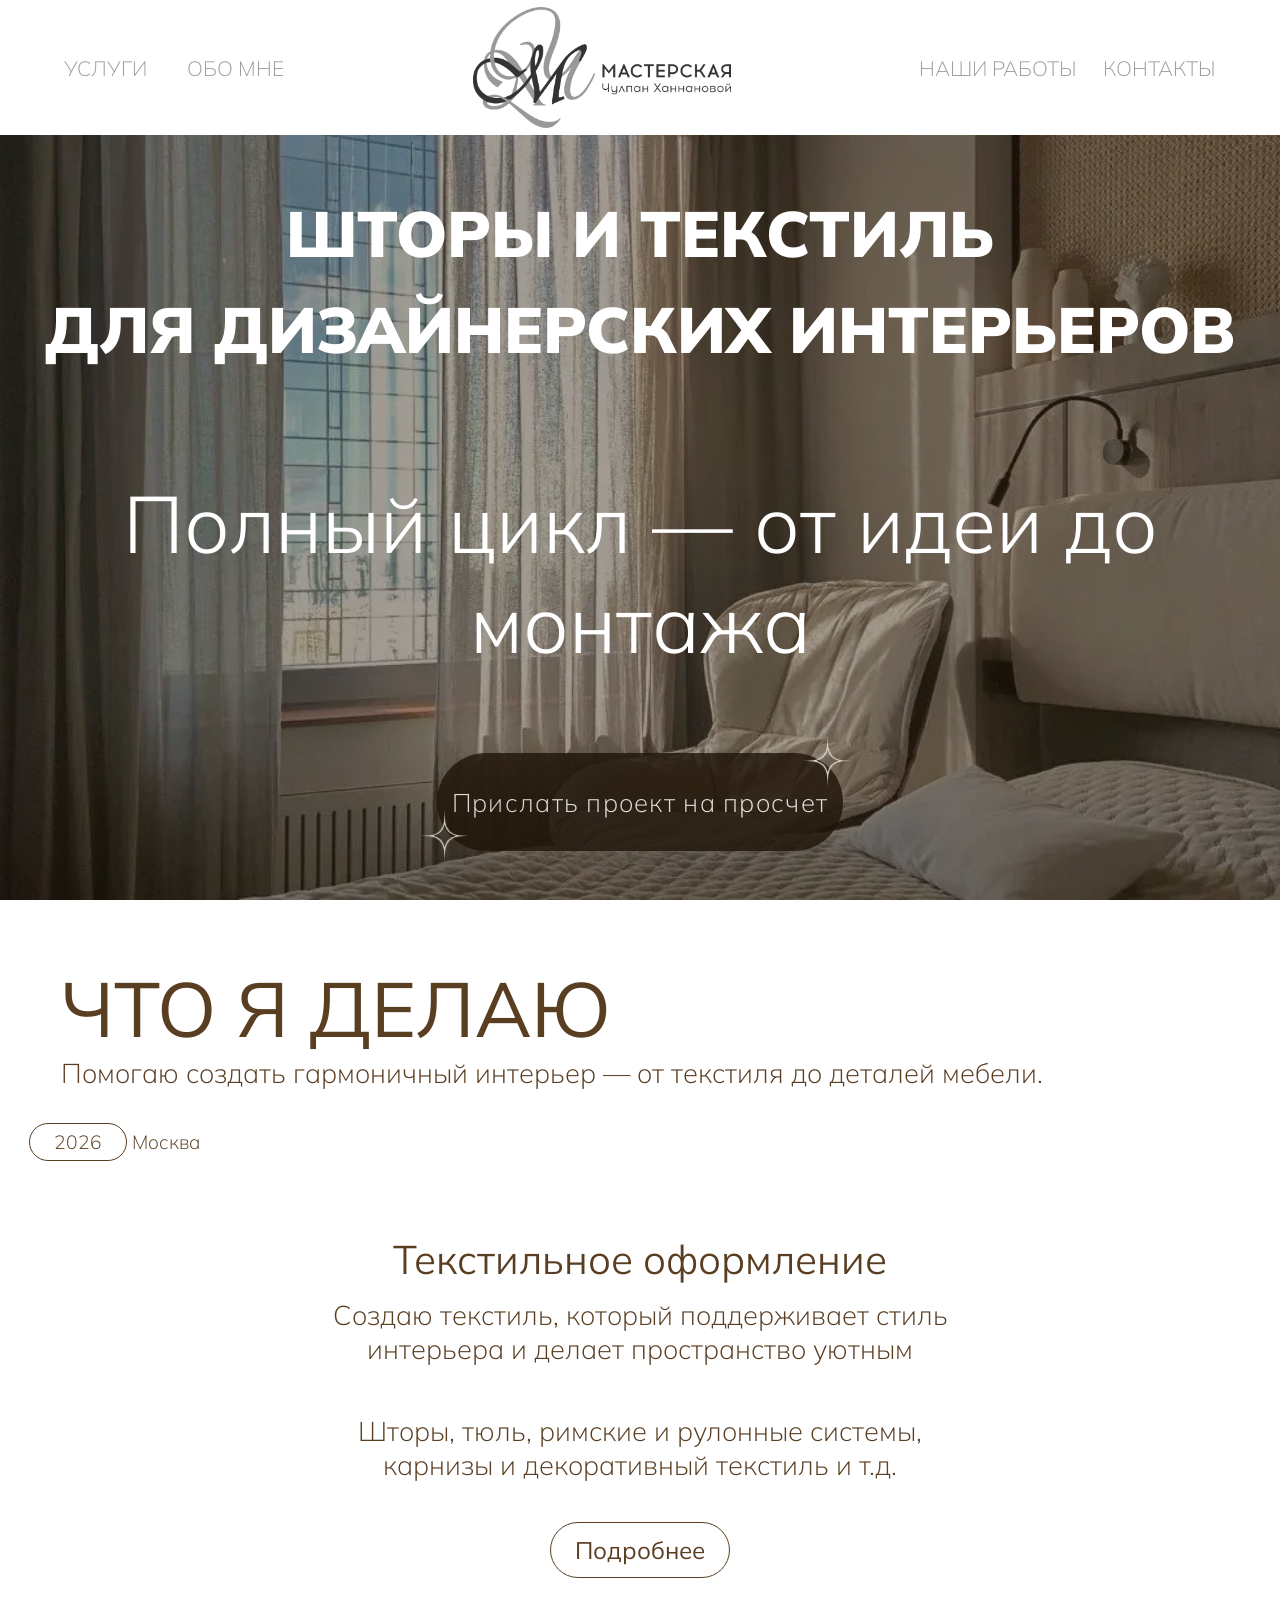
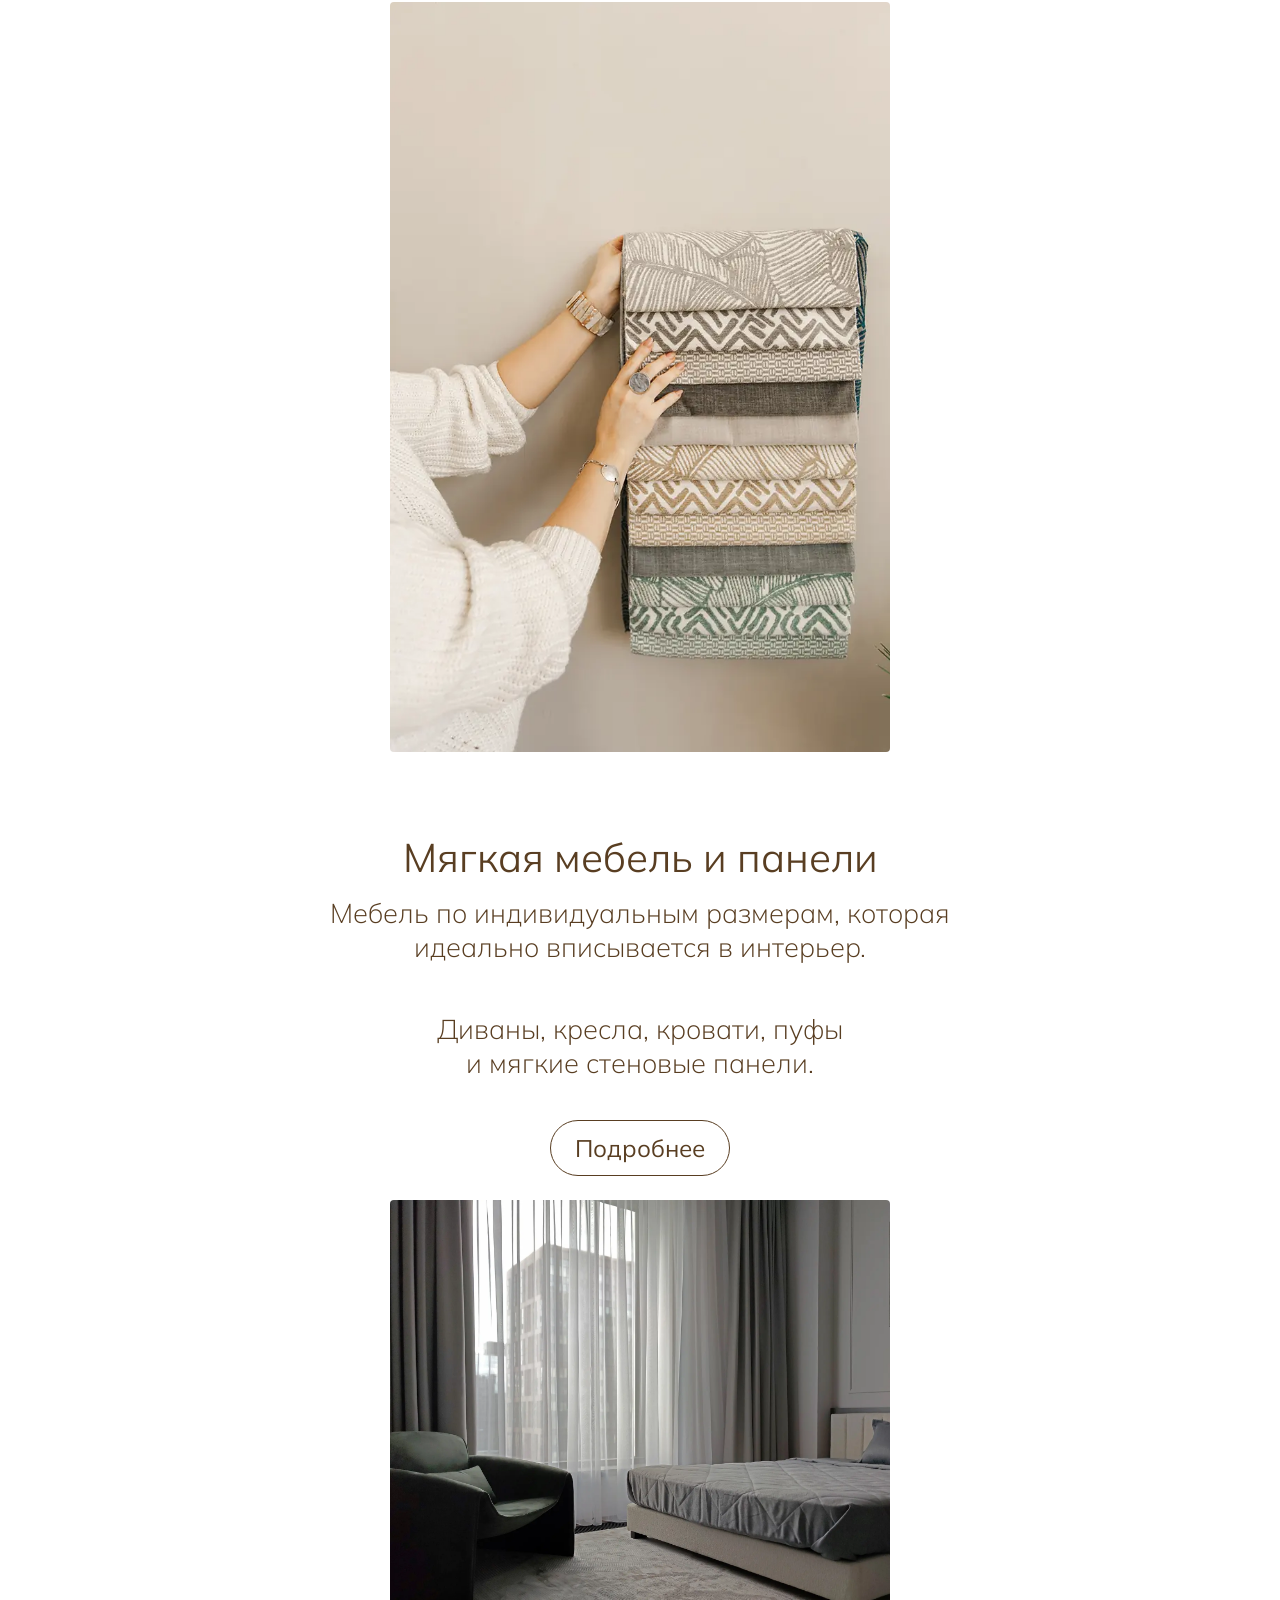
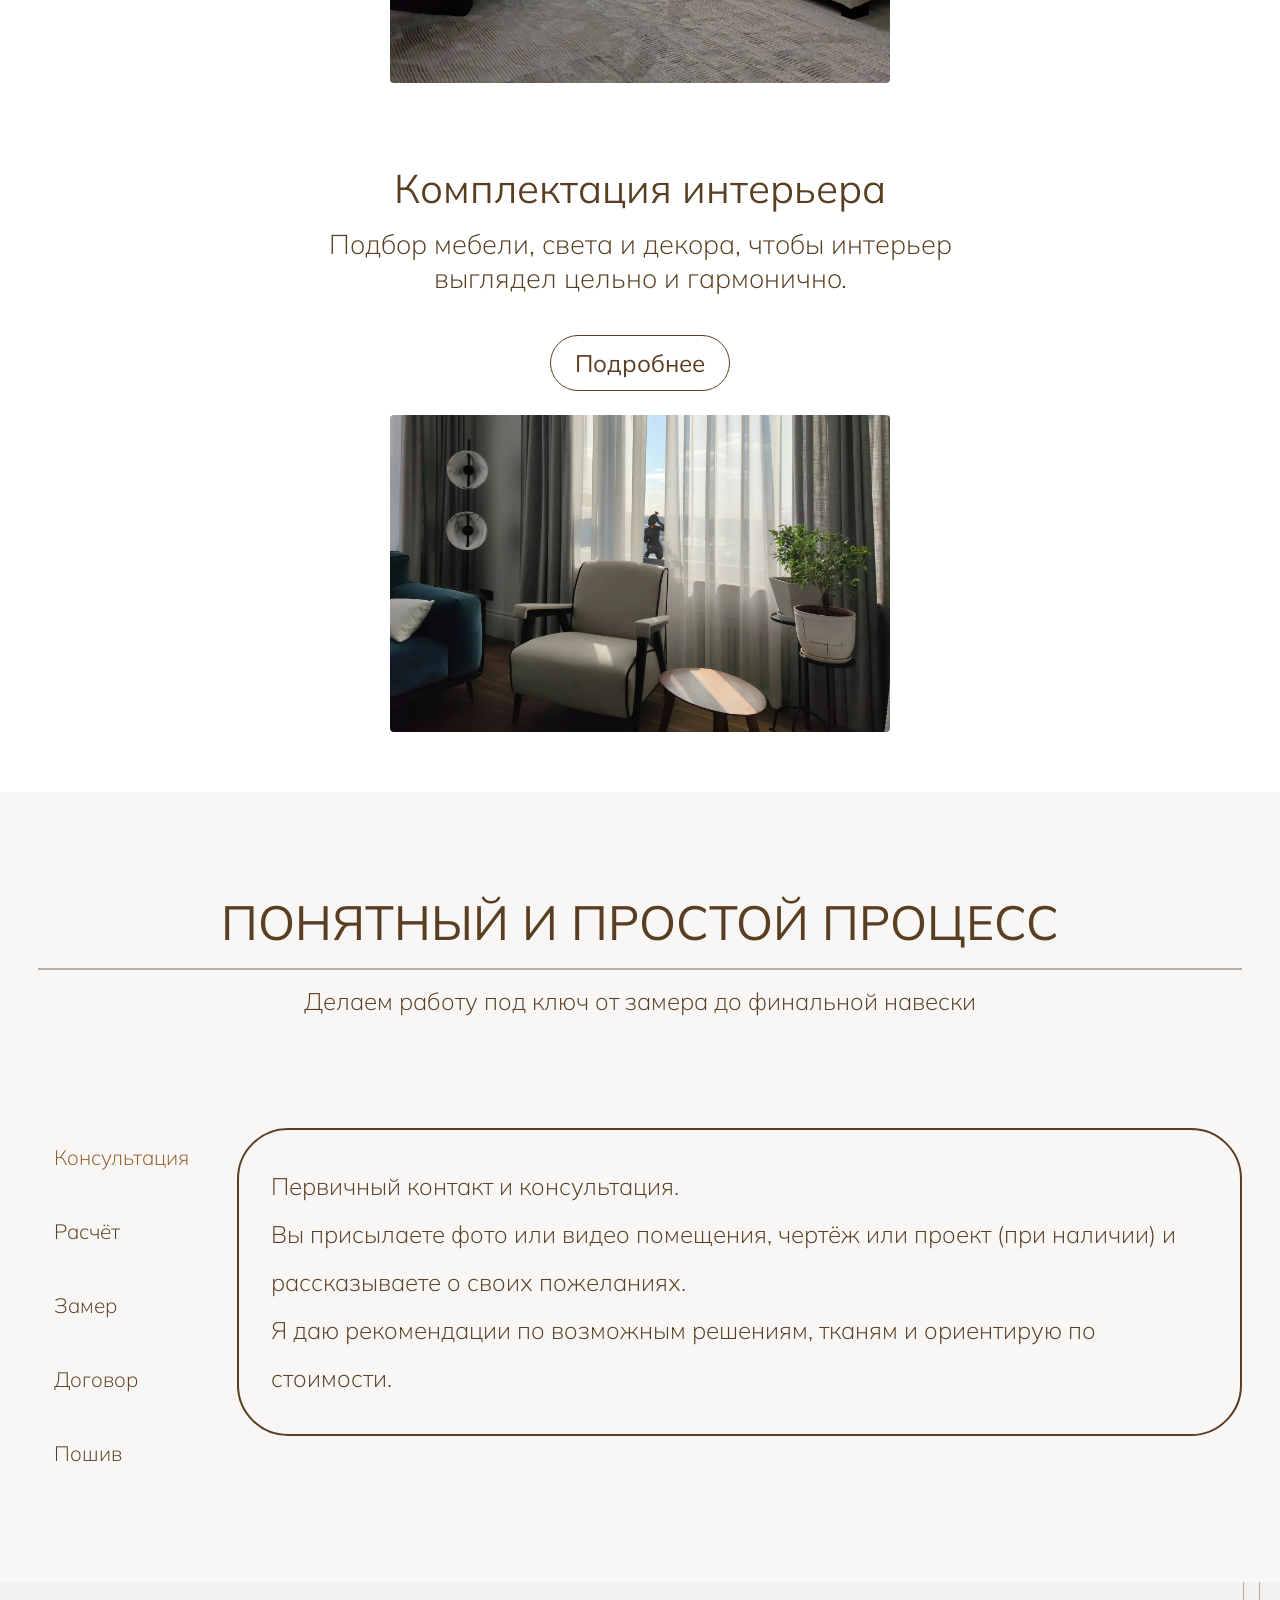
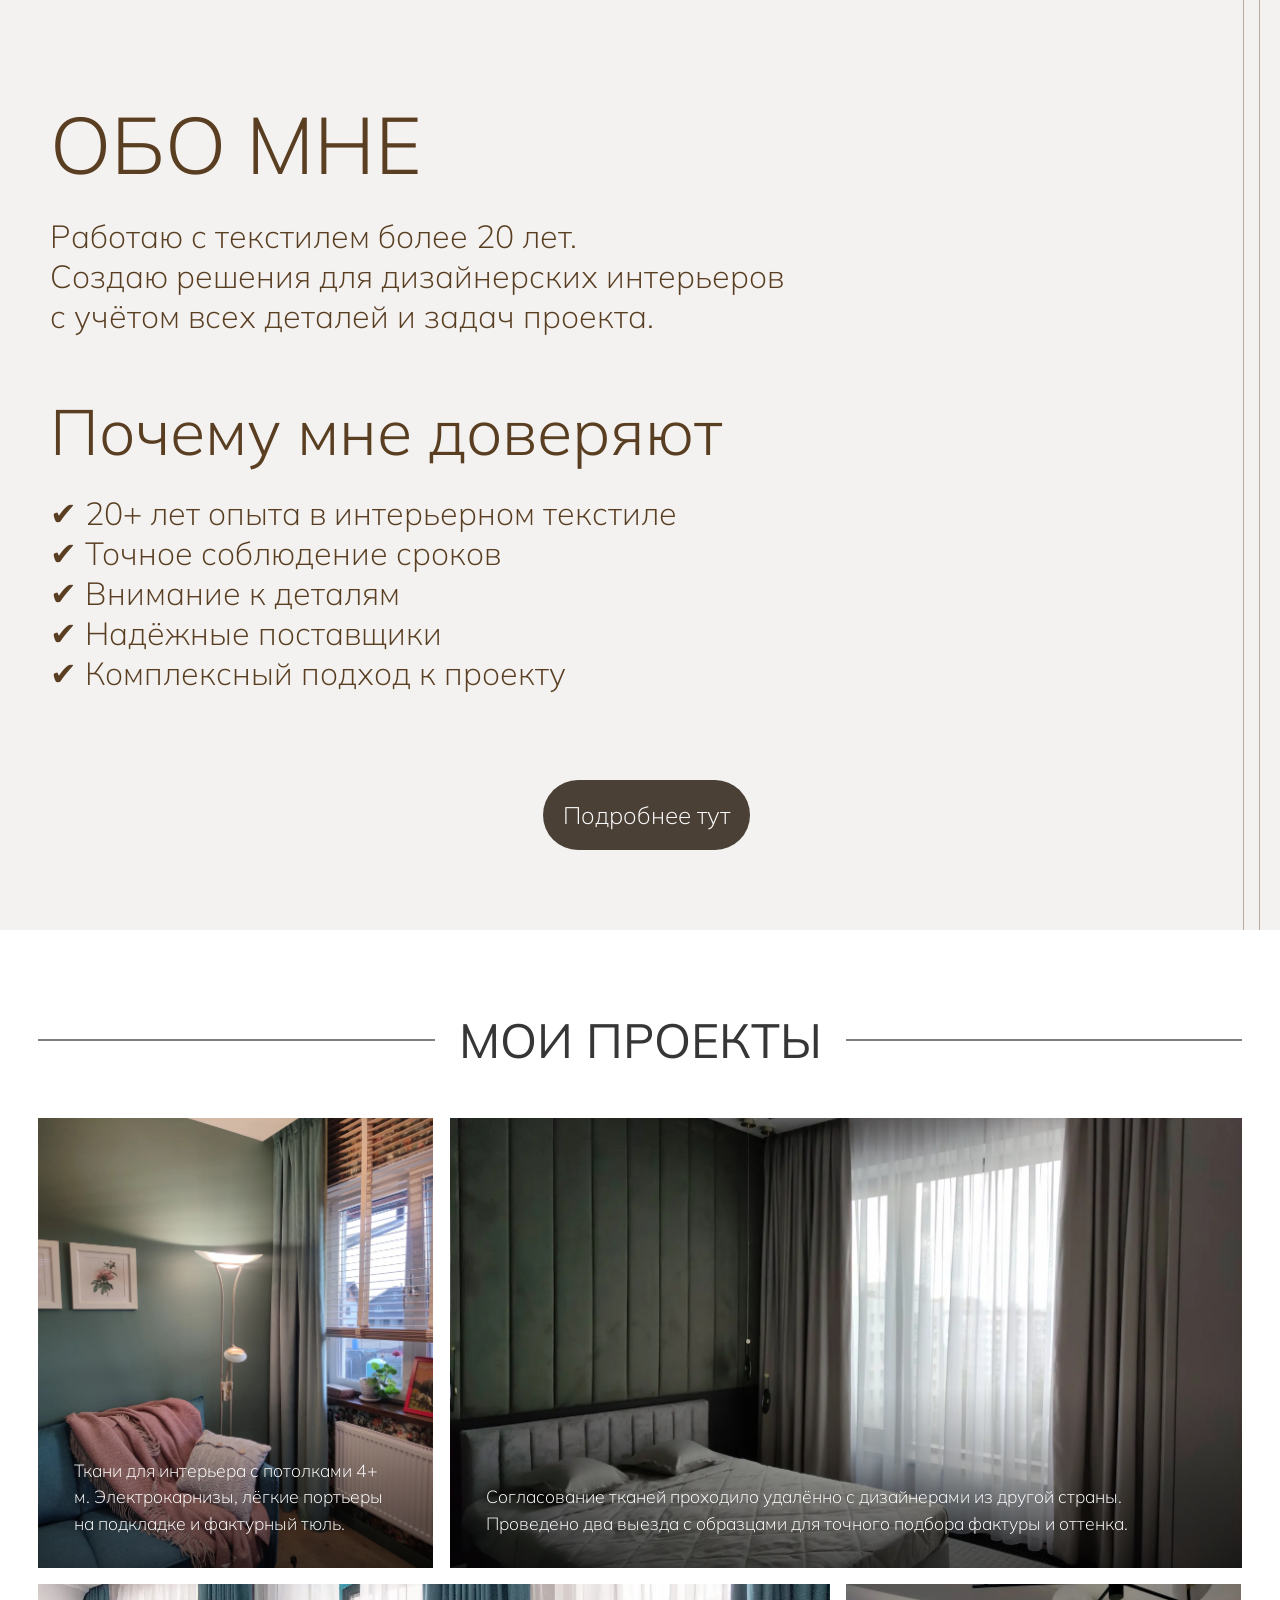
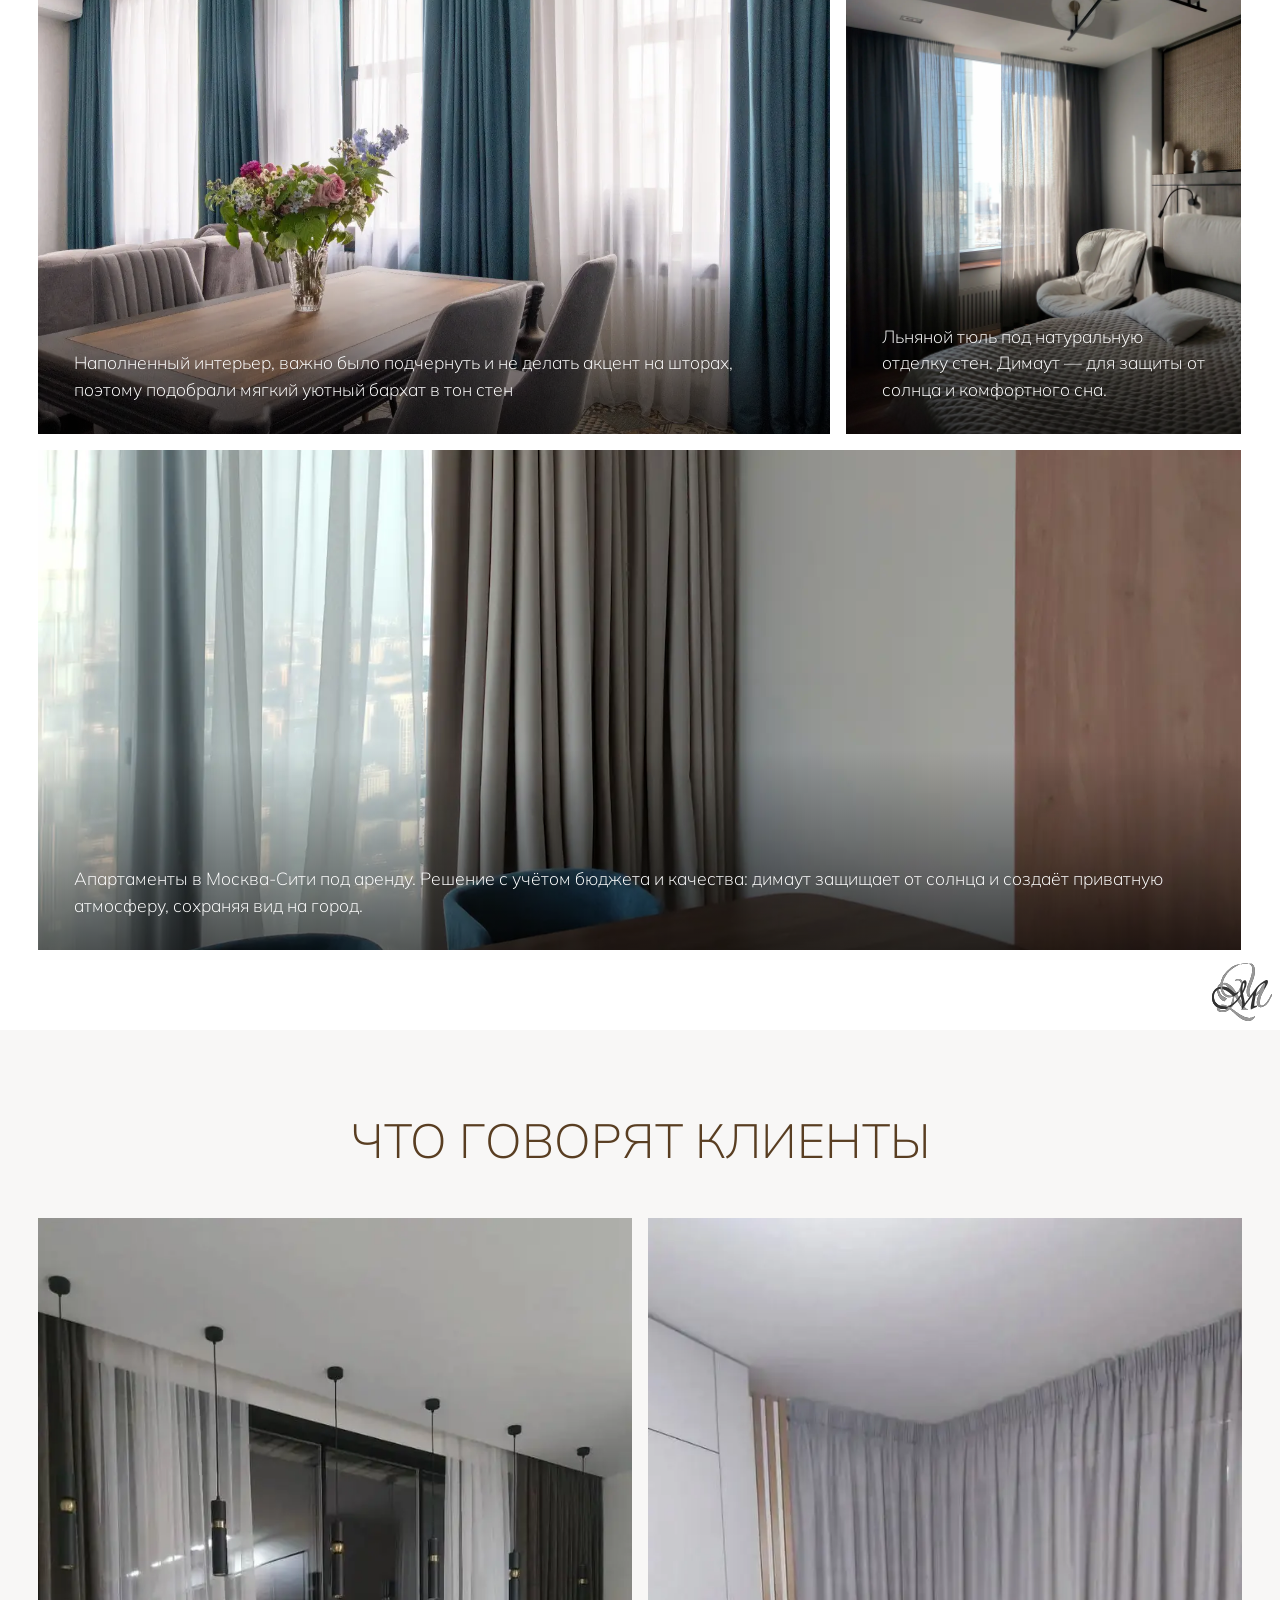
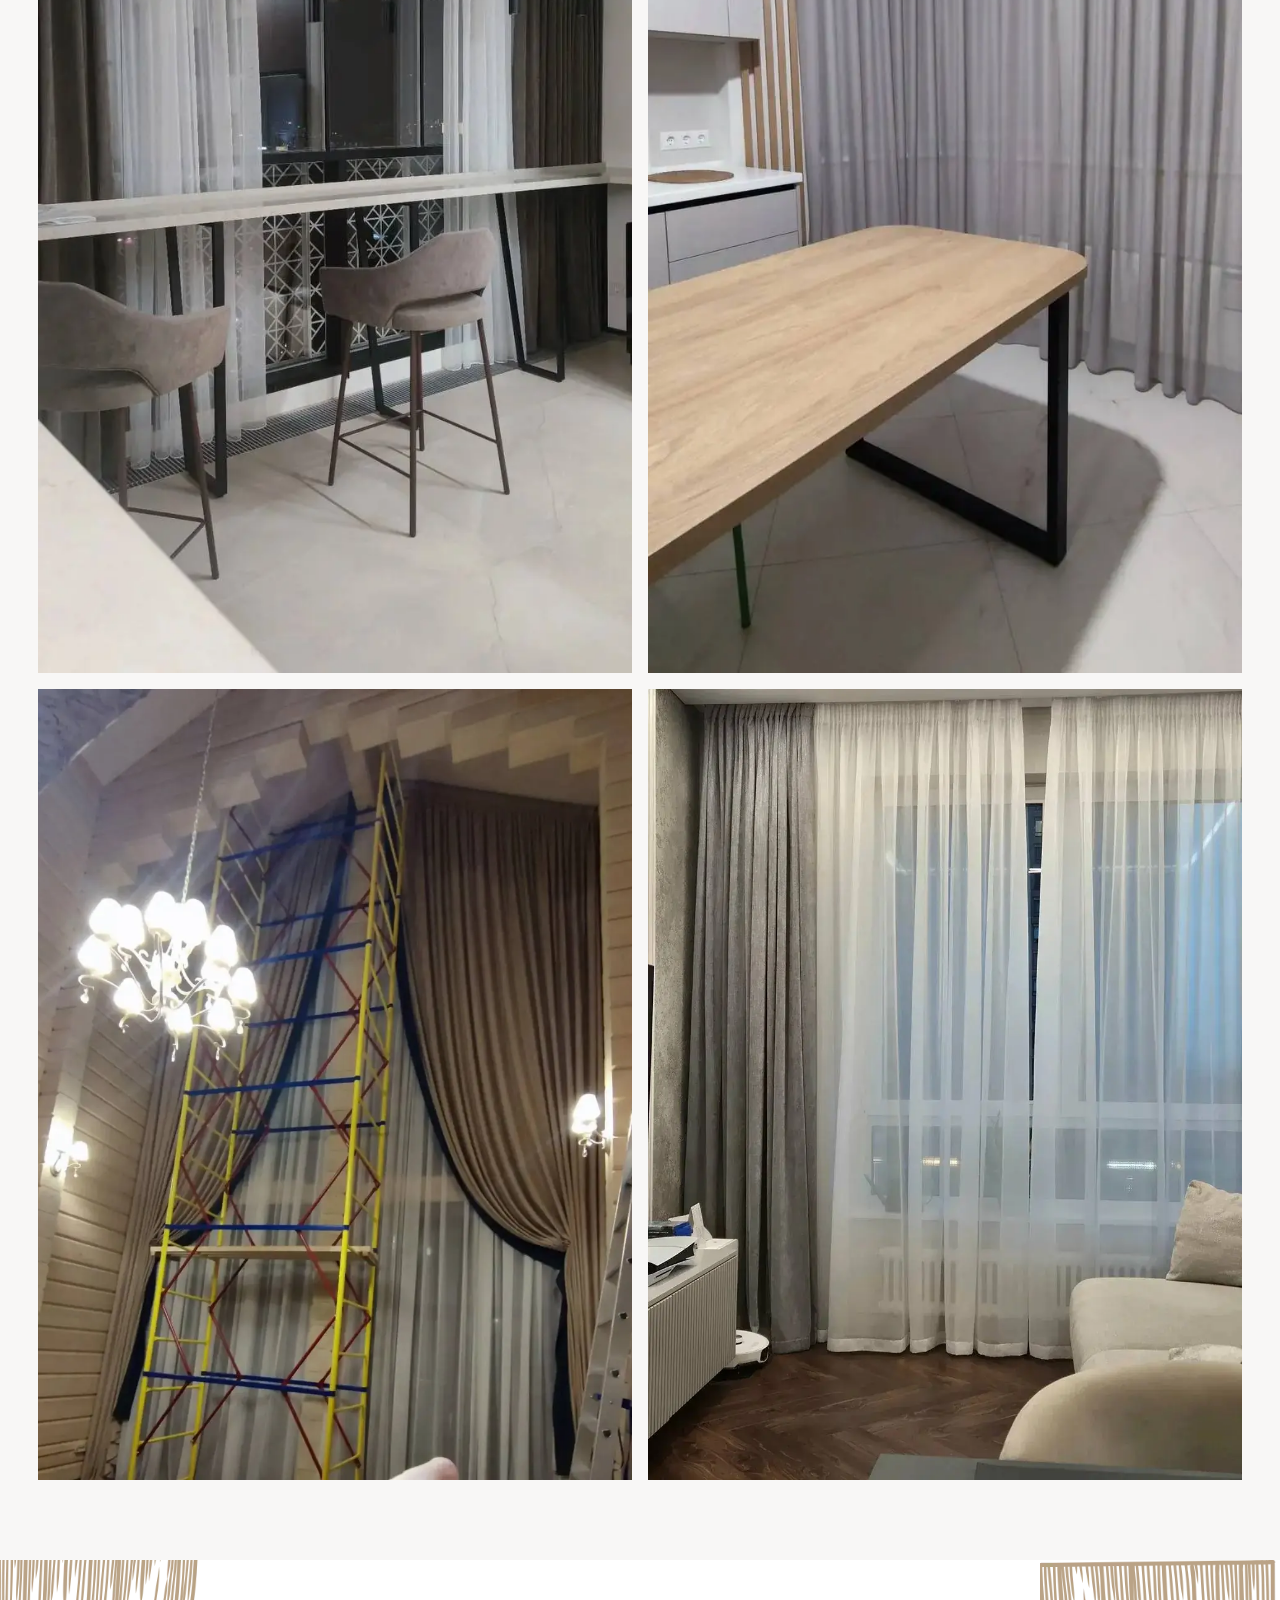
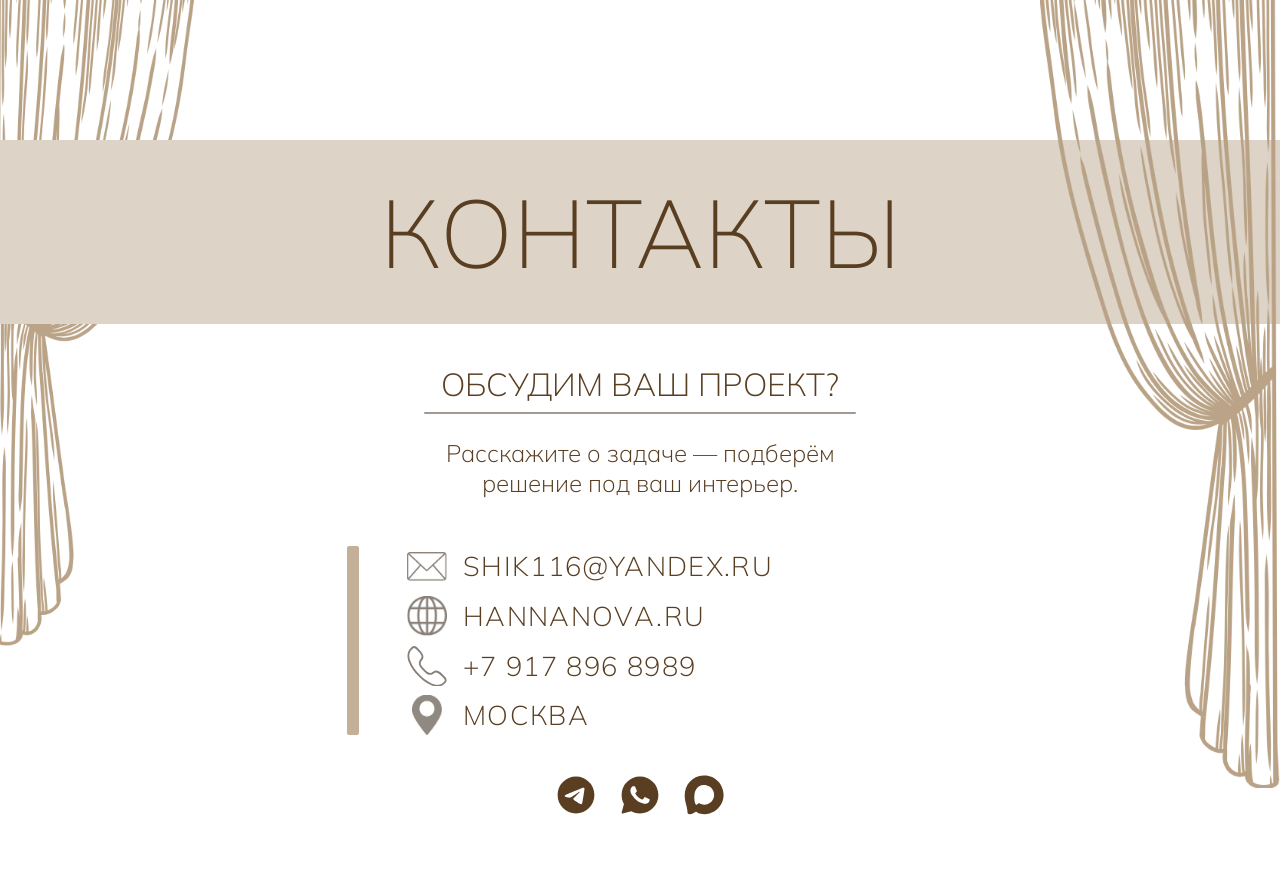
==== index.html @ 76742fd0 "feat: added mobile ver. of process" ====
<!-- 1. Позиционирование — position, top/right/bottom/left, z-index
2. Display & Flex/Grid — display, flex-direction, align-items, justify-content, flex, gap, grid-*
3. Box model (размер и отступы) — width, height, max-width/height, padding, margin
4. Фон и границы — background, border, border-radius, box-shadow
5. Типографика — font-family, font-size, font-weight, line-height, letter-spacing, text-align, color, white-space
6. Прочее/поведение — cursor, transition, opacity, object-fit, text-decoration  -->

<!DOCTYPE html>
<html lang="ru">

<head>
    <meta charset="UTF-8">
    <meta name="viewport" content="width=device-width, initial-scale=1.0">
    <meta name="robots" content="index, follow">
    <meta name="description" content="Шторы и текстиль премиум-класса для дизайнерских интерьеров в Москве. Полный цикл от идеи до монтажа. Чулпан Ханнанова">
    <meta name="author" content="Чулпан Ханнанова">

    <title>Шторы и текстиль для дизайнерских интерьеров | Мастерская Чулпан Ханнановой</title>
    
    <!-- Open Graph -->
    <meta property="og:title" content="Шторы и текстиль для дизайнерских интерьеров">
    <meta property="og:description" content="Полный цикл — от идеи до монтажа. Москва.">
    <meta property="og:type" content="website">

    <meta property="og:image" content="https://thebucagod.github.io/Business-card-website/assets/imgs/hero-bg.webp">
    
    <!-- DEKSTOP STYLES -->
    <link rel="stylesheet" href="css/index/reset.css">
    <link rel="stylesheet" href="css/index/header.css">
    <link rel="stylesheet" href="css/index/hero.css">
    <link rel="stylesheet" href="css/index/what-i-do.css">
    <link rel="stylesheet" href="css/index/process.css">
    <link rel="stylesheet" href="css/index/about.css">
    <link rel="stylesheet" href="css/index/projects.css">
    <link rel="stylesheet" href="css/index/reviews.css">
    <link rel="stylesheet" href="css/index/footer.css">
    <link rel="stylesheet" href="css/index/responsive.css">

    <!-- MOBILE STYLES -->
    <link rel="stylesheet" href="css/index/mobile/m_header.css">
    <link rel="stylesheet" href="css/index/mobile/m_hero.css">
    <link rel="stylesheet" href="css/index/mobile/m_what-i-do.css">
    <link rel="stylesheet" href="css/index/mobile/m_process.css">
    <link rel="stylesheet" href="css/index/mobile/m_about.css">
    <link rel="stylesheet" href="css/index/mobile/m_projects.css">
    <link rel="stylesheet" href="css/index/mobile/m_reviews.css">
    <link rel="stylesheet" href="css/index/mobile/m_footer.css">

    <link rel="preload" as="image" href="assets/imgs/hero-bg.webp">
    <link rel="icon" href="assets/imgs/favicon.ico">
    <link rel="preconnect" href="https://fonts.googleapis.com">
    <link rel="preconnect" href="https://fonts.gstatic.com" crossorigin>
    <link rel="canonical" href="https://thebucagod.github.io/Business-card-website/">

    <script type="application/ld+json">
        {
        "@context": "https://schema.org",
        "@type": "LocalBusiness",
        "name": "Мастерская Чулпан Ханнановой",
        "description": "Шторы и текстиль премиум-класса для дизайнерских интерьеров",
        "address": {
            "@type": "PostalAddress",
            "addressLocality": "Москва",
            "addressCountry": "RU"
        },
        "telephone": "+7 917 896 8989",
        "email": "SHIK116@yandex.ru",
        "url": "https://thebucagod.github.io/Business-card-website/",
        "image": "https://thebucagod.github.io/Business-card-website/assets/imgs/hero-bg.jpg"
        }
    </script>
</head>

<body>
    <header class="header">
        <!-- Услуги, Наши работы, Логотип, Обо мне, Контакты -->
        <nav class = "header__nav">
            <a href = "#what-i-do" class = "header__nav-link">УСЛУГИ</a>
            <a href = "#about" class = "header__nav-link">ОБО МНЕ</a>
            <img src="assets/imgs/logo.png" alt = "Мастерская Чулпан Ханнановой" class = "header__nav-logo">
            <a href = "#projects" class = "header__nav-link">НАШИ РАБОТЫ</a>
            <a href = "#contacts" class = "header__nav-link">КОНТАКТЫ</a>            
        </nav>

        <!-- MOBILE NAVIGATION -->
        <!-- Бургер-кнопка -->
        <img src="assets/imgs/logo.png" alt = "Мастерская Чулпан Ханнановой" class = "header__mobile-logo">

        <button class="header__burger" aria-label="Открыть меню" aria-expanded="false">
            <span class="header__burger-icon"></span>
            <span class="header__burger-icon"></span>
            <span class="header__burger-icon"></span>
        </button>

        <!-- Мобильное меню-оверлей -->
        <div class="header__mobile-overlay" aria-hidden="true">
            <div class="header__mobile-top">
                <img src="assets/imgs/logo.png" alt="Мастерская Чулпан Ханнановой" class="header__mobile-logo">
                <button class="header__close" aria-label="Закрыть меню">✕</button>
            </div>

            <nav class="header__mobile-nav">
                <a href="#what-i-do" class="header__mobile-link">Услуги</a>
                <a href="#projects"   class="header__mobile-link">Наши работы</a>
                <a href="#about"      class="header__mobile-link">Обо мне</a>
            </nav>

            <div class="header__mobile-contacts">
                <a href="tel:+79178968989" class="header__mobile-contact">
                    <img src="assets/imgs/icon-phone.png" alt="" class="header__mobile-contact-icon">
                    +7 (917) 896-89-89
                </a>
                <span class="header__mobile-contact-divider">|</span>
                <a href="mailto:SHIK116@yandex.ru" class="header__mobile-contact">
                    <img src="assets/imgs/icon-email.png" alt="" class="header__mobile-contact-icon">
                    shik116@yandex.ru
                </a>
            </div>
        </div>
    </header>

    <main>
        <!-- HERO -->
        <section class="hero" id="home">
            <div class="hero__content">
                <h1 class = "hero__title">ШТОРЫ И ТЕКСТИЛЬ<br>ДЛЯ ДИЗАЙНЕРСКИХ ИНТЕРЬЕРОВ</h1>
                <p class = "hero__subtitle">Полный цикл — от идеи до монтажа</p>
                <a href="mailto:shik116@yandex.ru?subject=%D0%9F%D1%80%D0%BE%D0%B5%D0%BA%D1%82%20%D0%B4%D0%BB%D1%8F%20%D1%80%D0%B0%D1%81%D1%87%D0%B5%D1%82%D0%B0%20%D1%81%D1%82%D0%BE%D0%B8%D0%BC%D0%BE%D1%81%D1%82%D0%B8"
                target="_blank" rel="noopener noreferrer" class="hero__btn">
                    Прислать проект на просчет
                </a>
        </section>

        <!-- What I do -->
        <section class="what-i-do" id="what-i-do">
            <h2 class="what-i-do__title">ЧТО Я ДЕЛАЮ</h2>
            <p class="what-i-do__subtitle">Помогаю создать гармоничный интерьер — от текстиля до деталей мебели.</p>
            <div class="what-i-do__meta">
                <span class="what-i-do__year">2026</span>
                <span class="what-i-do__city">Москва</span>
            </div>

           <div class="service-row service-row-1">
                <div class="service-row__text service-row__text-desktop">
                    <h3 class="service-row__title">Текстильное оформление</h3>
                    <p class="service-row__desc">Создаю текстиль, который поддерживает стиль<br>интерьера и делает пространство уютным</p>
                    <p class="service-row__list">Шторы, тюль, римские и рулонные системы,<br>карнизы и декоративный текстиль и т.д.</p>
                    <a href="wid_interior-design.html" class="service-row__btn">
                        <img src="assets/imgs/arrow.svg" alt="" class="service-row__btn-icon" aria-hidden="true">
                        <span class="service-row__btn-text">Подробнее</span>
                    </a>
                </div>
                <a href="wid_interior-design.html" class="service-row__image-link service-row__image-link--1">
                    <img src="assets/imgs/service1.webp" alt="Текстильное оформление" class="service-row__image">
                    <div class="service-row__overlay">
                        <span class="service-row__overlay-text">Подробнее</span>
                        <span class="service-row__overlay-line"></span>
                    </div>
                </a>
            </div>

            <div class="service-row service-row-2">
                <div class="service-row__text service-row__text-desktop">
                    <h3 class="service-row__title">Мягкая мебель и панели</h3>
                    <p class="service-row__desc">Мебель по индивидуальным размерам, которая<br>идеально вписывается в интерьер.</p>
                    <p class="service-row__list">Диваны, кресла, кровати, пуфы<br>и мягкие стеновые панели.</p>
                    <a href="tex_interior-design.html" class="service-row__btn">
                        <img src="assets/imgs/arrow.svg" alt="" class="service-row__btn-icon" aria-hidden="true">
                        <span class="service-row__btn-text">Подробнее</span>
                    </a>
                </div>
                <a href="tex_interior-design.html" class="service-row__image-link service-row__image-link--2">
                    <img src="assets/imgs/service2.webp" alt="Мягкая мебель и панели" class="service-row__image">
                    <div class="service-row__overlay">
                        <span class="service-row__overlay-text">Подробнее</span>
                        <span class="service-row__overlay-line"></span>
                    </div>
                </a>
            </div>

            <div class="service-row service-row-3">
                <div class="service-row__text service-row__text-desktop">
                    <h3 class="service-row__title">Комплектация интерьера</h3>
                    <p class="service-row__desc">Подбор мебели, света и декора, чтобы интерьер<br>выглядел цельно и гармонично.</p>
                    <a href="tur-interior-config.html" class="service-row__btn">
                        <img src="assets/imgs/arrow.svg" alt="" class="service-row__btn-icon" aria-hidden="true">
                        <span class="service-row__btn-text">Подробнее</span>
                    </a>
                </div>
                <a href="tur-interior-config.html" class="service-row__image-link service-row__image-link--3">
                    <img src="assets/imgs/service3.webp" alt="Комплектация интерьера" class="service-row__image">
                    <div class="service-row__overlay">
                        <span class="service-row__overlay-text">Подробнее</span>
                        <span class="service-row__overlay-line"></span>
                    </div>
                </a>
            </div>

            <div class="divider divider--horizontal divider1" style="top: 205px; left: 0; width: 90%;"></div>
            <div class="divider divider--horizontal divider2" style="top: 840px; left: 37.5%; width: 50%;"></div>
            <div class="divider divider--vertical divider3" style="top: 796px; left: 37.5%; height: 500px;"></div>
            <div class="divider divider--horizontal divider4" style="top: 1350px; left: 0%; width: 80%;"></div>
            <div class="divider divider--vertical divider5" style="top: 1350px; left: 59.5%; height: 395px;"></div>

        </section>

        <!-- PROCESS -->
        <section class="process">
            <h2 class="process__title">ПОНЯТНЫЙ И ПРОСТОЙ ПРОЦЕСС</h2>
            <div class="process_line"></div>
            <p class="process__subtitle">Делаем работу под ключ от замера до финальной навески</p>

            <div class="process__body">
                <ul class="process__steps">
                    <li class="process__step process__step--active" data-step="1" data-img="assets/imgs/process1.webp">
                        <span class="process__step-name">Консультация</span>
                        <span class="process__step-number">1</span>
                        <div class="process__step-desc">Первичный контакт и консультация.<br>
                            Вы присылаете фото или видео помещения, чертёж или проект (при наличии) и рассказываете о своих пожеланиях.<br>
                            Я даю рекомендации по возможным решениям, тканям и ориентирую по стоимости.</div>
                    </li>
                    <li class="process__step" data-step="2" data-img="assets/imgs/process2.webp">
                        <span class="process__step-name">Расчёт</span>
                        <span class="process__step-number">2</span>
                        <div class="process__step-desc">Предварительный расчёт.<br>
                            На основе примерных размеров и пожеланий я готовлю ориентировочный расчёт.<br>
                            Если всё подходит, мы договариваемся о выезде на объект.</div>
                    </li>
                    <li class="process__step" data-step="3" data-img="assets/imgs/process3.webp">
                        <span class="process__step-name">Замер</span>
                        <span class="process__step-number">3</span>
                        <div class="process__step-desc">Выезд на замер и подбор тканей.<br>
                            Я приезжаю на объект с образцами тканей, делаю точные замеры и помогаю подобрать оптимальное решение для интерьера.</div>
                    </li>
                    <li class="process__step" data-step="4" data-img="assets/imgs/process4.webp">
                        <span class="process__step-name">Договор</span>
                        <span class="process__step-number">4</span>
                        <div class="process__step-desc">Финальный расчёт и договор.<br>
                            После утверждения всех деталей готовится точная смета.<br>
                            Мы подписываем договор и запускаем проект в работу.</div>
                    </li>
                    <li class="process__step" data-step="5" data-img="assets/imgs/process5.webp">
                        <span class="process__step-name">Пошив</span>
                        <span class="process__step-number">5</span>
                        <div class="process__step-desc">Пошив и монтаж.<br>
                            Изготовление изделий, контроль качества, установка карнизов, навес штор и финальная укладка текстиля.</div>
                    </li>
                </ul>

                <div class="process__content">
                    <p class="process__content-desc">Первичный контакт и консультация.<br>
                        Вы присылаете фото или видео помещения, чертёж или проект (при наличии) и рассказываете о своих пожеланиях.<br>
                        Я даю рекомендации по возможным решениям, тканям и ориентирую по стоимости.</p>
                    <img src="assets/imgs/process1.webp" alt="Консультация" class="process__image">
                </div>
            </div>
        </section>

        <!-- ABOUT -->
        <section class="about" id="about">
            <img src="assets/imgs/about1.webp" alt="" class="about__deco about__deco--top">
            <img src="assets/imgs/about2.webp" alt="" class="about__deco about__deco--bottom">
            <div class="about__inner">
                <div class="about__photo-wrap">
                    <img src="assets/imgs/about-photo.webp" alt="Чулпан Ханнанова" class="about__photo">
                </div>
                <div class="about__text">
                    <h2 class="about__title">ОБО МНЕ</h2>
                    <p class="about__desc">Работаю с текстилем более 20 лет.<br>
                        Создаю решения для дизайнерских интерьеров<br>
                        с учётом всех деталей и задач проекта.
                    </p>
                    <h3 class="about__sec-title">
                        Почему мне доверяют
                    </h3>
                    <p class="about__list">
                        ✔ 20+ лет опыта в интерьерном текстиле<br>
                        ✔ Точное соблюдение сроков<br>
                        ✔ Внимание к деталям<br>
                        ✔ Надёжные поставщики<br>
                        ✔ Комплексный подход к проекту
                    </p>
                    <a href="my-way.html" class="about__btn">Подробнее тут</a>
                </div>
                <div class="about__line about__line-first"></div>
                <div class="about__line"></div>
            </div>
        </section>

        <!-- PROJECTS -->
        <section class="projects" id="projects">
            <div class="projects__title">
                <div class="projects__line"></div>
                <h2 class="projects__title--text">МОИ ПРОЕКТЫ</h2>
                <div class="projects__line"></div>
            </div>

            <div class="projects__grid">
               <div class="projects__left">
                    <!-- Карточка 1 -->
                    <a href="my-proj-page.html#proj-section-1" class="projects__card projects__card--1">
                        <p class="projects__card-text">Ткани для интерьера с потолками 4+ м.
                            Электрокарнизы, лёгкие портьеры на подкладке и фактурный тюль.</p>
                        <div class="projects__overlay">
                            <span class="projects__overlay-text">Подробнее тут →</span>
                        </div>    
                    </a>
                    
                    <!-- Карточка 2 -->
                    <a href="my-proj-page.html#proj-section-2" class="projects__card projects__card--2">
                        <p class="projects__card-text">Согласование тканей проходило удалённо с дизайнерами из другой страны.
                            Проведено два выезда с образцами для точного подбора фактуры и оттенка.</p>
                        <div class="projects__overlay">
                            <span class="projects__overlay-text">Подробнее тут →</span>
                        </div> 
                    </a>
                    
                    <!-- Карточка 3 -->
                    <a href="my-proj-page.html#proj-section-3" class="projects__card projects__card--3">
                        <p class="projects__card-text">Наполненный интерьер, важно было подчернуть и не делать акцент на шторах,
                            поэтому подобрали мягкий уютный бархат в тон стен</p>
                        <div class="projects__overlay">
                            <span class="projects__overlay-text">Подробнее тут →</span>
                        </div> 
                    </a>
                    
                    <!-- Карточка 4 -->
                    <a href="my-proj-page.html#proj-section-4" class="projects__card projects__card--4">
                        <p class="projects__card-text">Льняной тюль под натуральную отделку стен.
                            Димаут — для защиты от солнца и комфортного сна.</p>
                        <div class="projects__overlay">
                            <span class="projects__overlay-text">Подробнее тут →</span>
                        </div> 
                    </a>
                </div>

                <!-- Карточка 5 -->
                <a href="my-proj-page.html#proj-section-5" class="projects__card projects__card--5">
                    <p class="projects__card-text">Апартаменты в Москва-Сити под аренду.
                        Решение с учётом бюджета и качества: димаут защищает от солнца и создаёт приватную атмосферу,
                        сохраняя вид на город.</p>
                    <div class="projects__overlay">
                        <span class="projects__overlay-text">Подробнее тут →</span>
                    </div>
                </a>
            </div>
            <img src="assets/imgs/favicon.svg" alt="Логотип" class="projects__logo">
        </section>

        <!-- REVIEWS -->
        <section class="reviews" id="reviews">
            <h2 class="reviews__title">ЧТО ГОВОРЯТ КЛИЕНТЫ</h2>

            <div class="reviews__grid">

                <div class="reviews__card">
                    <img src="assets/imgs/client-1.webp" alt="Клиент 1" class="reviews__photo">
                    <div class="reviews__overlay">
                        <img src="assets/imgs/review-1.webp" alt="Отзыв 1" class="reviews__review-photo">
                    </div>
                </div>

                <div class="reviews__card">
                    <img src="assets/imgs/client-2.webp" alt="Клиент 2" class="reviews__photo">
                    <div class="reviews__overlay">
                        <img src="assets/imgs/review-2.webp" alt="Отзыв 2" class="reviews__review-photo">
                    </div>
                </div>

                <div class="reviews__card">
                    <img src="assets/imgs/client-3.webp" alt="Клиент 3" class="reviews__photo">
                    <div class="reviews__overlay">
                        <img src="assets/imgs/review-3.webp" alt="Отзыв 3" class="reviews__review-photo">
                    </div>
                </div>

                <div class="reviews__card">
                    <img src="assets/imgs/client-4.webp" alt="Клиент 4" class="reviews__photo">
                    <div class="reviews__overlay">
                        <img src="assets/imgs/review-4.webp" alt="Отзыв 4" class="reviews__review-photo">
                    </div>
                </div>

            </div>
        </section>
    </main>    

    <footer class="footer" id="contacts">
        <img src="assets/imgs/footer-curtain-left.webp" alt="" class="footer__curtain footer__curtain--left">
        <img src="assets/imgs/footer-curtain-right.webp" alt="" class="footer__curtain footer__curtain--right">

        <div class="footer__contacts-bar">
            <h2 class="footer__title">КОНТАКТЫ</h2>
        </div>

        <div class="footer__body">
            <p class="footer__tagline">ОБСУДИМ ВАШ ПРОЕКТ?</p>
            <div class="footer__tagline-line"></div>
            <p class="footer__subtitle">Расскажите о задаче — подберём<br>решение под ваш интерьер.</p>

            <div class="footer__contacts">
                <div class="footer__contacts-line"></div>
                <ul class="footer__contacts-list">
                    <li class="footer__contacts-item">
                        <img src="assets/imgs/icon-email.png" alt="" class="footer__icon">
                        <a href="mailto:SHIK116@yandex.ru" class="footer__link">SHIK116@YANDEX.RU</a>
                    </li>
                    <li class="footer__contacts-item">
                        <img src="assets/imgs/icon-web.png" alt="" class="footer__icon">
                        <a href="https://hannanova.ru" class="footer__link">HANNANOVA.RU</a>
                    </li>
                    <li class="footer__contacts-item">
                        <img src="assets/imgs/icon-phone.png" alt="" class="footer__icon">
                        <a href="tel:+79178968989" class="footer__link">+7 917 896 8989</a>
                    </li>
                    <li class="footer__contacts-item">
                        <img src="assets/imgs/icon-geo.png" alt="" class="footer__icon">
                        <span class="footer__link">МОСКВА</span>
                    </li>
                </ul>
            </div>
            <div class="footer__socials">
                    <a href="https://t.me/hannanova_ru" target="_blank" rel="noopener noreferrer" class="footer__social-link">
                        <img src="assets/imgs/icon-telegram.svg" alt="" class="footer__social-icon">
                    </a>
                    <a href="https://wa.me/79178968989" target="_blank" rel="noopener noreferrer" class="footer__social-link">
                        <img src="assets/imgs/icon-whatsapp.svg" alt="" class="footer__social-icon">
                    </a>
                    <a href="https://max.ru/u/f9LHodD0cOL8kAVi_cLZDJOpZzd4cfjNeUqt9m03OmmyYKvYtC_n1snoGy8" target="_blank" rel="noopener noreferrer" class="footer__social-link">
                        <img src="assets/imgs/icon-max.svg" alt="" class="footer__social-icon">
                    </a>
                </div>
        </div>
    </footer>

    <script src="js/process.js"></script>
    <script src="js/mobile/index-mobile-menu.js"></script>
</body>
</html>
---- css/index/header.css ----
/* ============================================= */
/* === HEADER === */
/* ============================================= */

.header {
    /* Box model */
    height: 15dvh;
    min-height: 100px;
    padding: 0 5%;

    /* Фон и границы */
    background: #fff;
    box-shadow: 0 2px 10px rgba(0, 0, 0, 0.08);

    /* Прочее */
    z-index: 100;
}

/* === СКРЫВАЕМ МОБИЛЬНЫЕ ЭЛЕМЕНТЫ НА ДЕСКТОПЕ === */
.header__mobile-logo,
.header__burger,
.header__mobile-overlay {
    display: none;
}

.header__nav {
    /* Display & Flex */
    display: flex;
    align-items: center;
    justify-content: center;
    gap: clamp(0.8rem, 2vw, 2.5rem);

    /* Box model */
    height: 100%;
}

.header__nav-link {
    /* Display & Flex */
    flex: 1;

    /* Типографика */
    font-size: clamp(1.3rem, 1.4vw, 1.5rem);
    color: #A0A0A0;
    text-decoration: none;
    white-space: nowrap;

    /* Прочее */
    transition: color 0.3s;
}

.header__nav-link:hover {
    color: #201408;
}

.header__nav-logo {
    /* Display & Flex */
    flex: 6;

    /* Box model */
    max-height: 90%;

    /* Прочее */
    object-fit: contain;
}
---- css/index/hero.css ----
/* ============================================= */
/* === HERO === */
/* ============================================= */

.hero {
    /* Позиционирование */
    position: relative;

    /* Display & Flex */
    display: flex;
    align-items: center;
    justify-content: center;

    /* Box model */
    min-height: 85vh;

    /* Фон и границы */
    background-image: url('../../assets/imgs/hero-bg.webp');
    background-size: cover;
    background-position: center center;

    /* Типографика */
    text-align: center;
    color: white;
}

/* Затемнение */
.hero::before {
    content: '';

    /* Позиционирование */
    position: absolute;
    z-index: 1;

    /* Box model */
    width: 100%;
    height: 100%;

    /* Фон и границы */
    background: rgba(50, 34, 17, 0.45);
}

/* Контентная обёртка */
.hero__content {
    /* Позиционирование */
    position: relative;
    z-index: 2;

    /* Box model */
    max-width: 100%;
    padding: 20px;
}

/* Заголовок */
.hero__title {
    /* Box model */
    margin-bottom: 1.5em;

    /* Типографика */
    font-weight: 1000;
    font-size: 4rem;
    line-height: 1.5;
}

/* Подзаголовок */
.hero__subtitle {
    /* Box model */
    margin-bottom: 1em;

    /* Типографика */
    font-size: 5rem;
    font-weight: 320;
}

/* Кнопка */
.hero__btn {
    /* Display & Flex */
    display: inline-block;

    /* Позиционирование */
    position: relative;

    /* Box model */
    padding: 33px 15px;

    /* Фон и границы */
    background-color: #201408;
    background-size: cover;             /* если будет картинка, она заполнит кнопку */
    background-position: center;
    border-radius: 50px;

    /* Типографика */
    font-size: 1.6rem;
    letter-spacing: 0.05em;
    color: white;
    text-decoration: none;

    /* Прочее */
    transition: background 0.3s, opacity 0.3s;
    opacity: 0.8;
}

/* Звёздочка слева снизу */
.hero__btn::before {
    content: '';
    
    /* Позиционирование */
    position: absolute;
    bottom: -10px;
    left: -17px;
    
    /* Box model */
    width: 50px;
    height: 50px;
    
    /* Фон */
    background-image: url('../../assets/imgs/star.png');
    background-size: contain;
    background-repeat: no-repeat;
    background-position: center;
    
    /* Поверх всего */
    z-index: 1;
    
    /* Чтобы клики проходили сквозь */
    pointer-events: none;
}

/* Звёздочка справа сверху */
.hero__btn::after {
    content: '';
    
    /* Позиционирование */
    position: absolute;
    top: -17px;
    right: -10px;
    
    /* Box model */
    width: 50px;
    height: 50px;
    
    /* Фон */
    background-image: url('../../assets/imgs/star.png');
    background-size: contain;
    background-repeat: no-repeat;
    background-position: center;
    
    /* Поверх всего */
    z-index: 1;
    
    /* Чтобы клики проходили сквозь */
    pointer-events: none;
}

.hero__btn:hover {
    background-color: #633e19;
}
---- css/index/what-i-do.css ----
/* ============================================= */
/* === WHAT I DO === */
/* ============================================= */

.what-i-do {
    /* Позиционирование */
    position: relative;

    /* Box model */
    padding: 60px 0;

    /* Типографика */
    color: #593e22;
}

.what-i-do__title {
    /* Box model */
    margin-left: 3.8rem;

    /* Типографика */
    font-size: 4.8rem;
    font-weight: 400;
}

.what-i-do__subtitle {
    /* Box model */
    margin-left: 3.8rem;

    /* Типографика */
    font-size: 1.7rem;
}

.what-i-do__meta {
    /* Box model */
    margin-top: 2.5rem;
    margin-left: 1.8rem;

    /* Типографика */
    font-size: 1.2rem;
}

.what-i-do__year {
    /* Box model */
    padding: 0.4rem 1.5rem;

    /* Фон и границы */
    border: 1px solid #593e22;
    border-radius: 100px;
}

.service-row {
    /* Позиционирование */
    position: relative;

    /* Box model */
    padding: 6.75rem 0 6rem 0;
}

.service-row-1 {
    /* Box model */
    margin-left: 26%;
}

.service-row-2 {
    /* Box model */
    margin-left: 40%;
}

.service-row-3 {
    /* Box model */
    margin-left: 19%;
}

.service-row__title {
    /* Box model */
    margin-bottom: 0.875rem;

    /* Типографика */
    font-weight: 350;
    font-size: 2.5rem;
}

.service-row__desc {
    /* Типографика */
    font-size: 1.7rem;
}

.service-row__list {
    /* Box model */
    margin-top: 3rem;

    /* Типографика */
    font-size: 1.7rem;
}

.service-row__btn {
    /* Позиционирование */
    position: relative;
    z-index: 3;

    /* Display & Flex */
    display: inline-block;

    /* Box model */
    margin-top: 2.5rem;
    padding: 0.75rem 1.5rem;

    /* Типографика */
    font-size: 1.5rem;
    font-weight: 400;
    text-decoration: none;
    color: inherit;

    /* Фон и границы */
    border: 1px solid #593e22;
    border-radius: 30px;

    /* Прочее */
    transition: all 0.3s ease;
}

.service-row__btn-icon {
    display: none;
}

.service-row__image-link {
    /* Позиционирование */
    position: absolute;
    z-index: 2;

    /* Display & Flex */
    display: block;

    /* Box model */
    height: auto;

    /* Фон и границы */
    border-radius: 4px;

    /* Прочее */
    overflow: hidden;
}

/* Ряд 1 — service1 справа от текста */
.service-row__image-link--1 {
    /* Позиционирование */
    top: -70px;
    right: 5%;

    /* Box model */
    width: 24vw;
    max-width: 450px;
}

/* Ряд 2 — service2 слева от текста */
.service-row__image-link--2 {
    /* Позиционирование */
    top: 0px;
    left: -55%;

    /* Box model */
    width: 29vw;
    max-width: 550px;
}

/* Ряд 3 — service3 справа от текста */
.service-row__image-link--3 {
    /* Позиционирование */
    top: -50px;
    right: 1%;

    /* Box model */
    width: 37vw;
    max-width: 700px;
}

.service-row__image {
    /* Display & Flex */
    display: block;

    /* Box model */
    width: 100%;
    height: auto;

    /* Прочее */
    object-fit: cover;
}

.service-row__overlay {
    /* Позиционирование */
    position: absolute;
    bottom: 0;
    left: 0;
    right: 0;
    z-index: 1;

    /* Display & Flex */
    display: flex;
    flex-direction: column;
    align-items: center;
    justify-content: center;
    gap: 12px;

    /* Box model */
    height: 0%;

    /* Фон и границы */
    background: rgba(50, 34, 17, 0.7);

    /* Прочее */
    overflow: hidden;
    transition: height 0.4s ease;
}

.service-row__image-link:hover .service-row__overlay {
    height: 100%;
}

.service-row__overlay-text {
    /* Типографика */
    color: white;
    font-size: 1.1rem;

    /* Прочее */
    opacity: 0;
    transition: opacity 0.4s ease 0.15s;
}

.service-row__image-link:hover .service-row__overlay-text {
    opacity: 1;
}

.service-row__overlay-line {
    /* Box model */
    width: 60px;
    height: 1px;

    /* Фон и границы */
    background: white;

    /* Прочее */
    opacity: 0;
    transition: opacity 0.4s ease 0.25s;
}

.service-row__image-link:hover .service-row__overlay-line {
    opacity: 1;
}

.divider {
    /* Позиционирование */
    position: absolute;
    z-index: 1;

    /* Фон и границы */
    background: #593e22;
}

.divider--horizontal {
    /* Box model */
    height: 1px;
}

.divider--vertical {
    /* Box model */
    width: 1px;
}
---- css/index/process.css ----
/* ============================================= */
/* === PROCESS === */
/* ============================================= */

.process {
    /* Box model */
    padding: 100px 3%;

    /* Фон и границы */
    background-color: #f8f7f6;
}

.process__step-desc {
    display: none;
}

.process__title {
    /* Типографика */
    font-size: 3rem;
    font-weight: 400;
    text-align: center;
}

.process_line {
    /* Box model */
    width: 100%;
    margin: 1rem 0;

    border: 1px solid rgba(89, 62, 34, 0.4);
}

.process__subtitle {
    /* Box model */
    margin-bottom: 7rem;

    /* Типографика */
    font-size: 1.5rem;
    text-align: center;
}

.process__body {
    /* Display & Flex */
    display: flex;
    flex-direction: column;
    align-items: center;
    justify-content: center;
}

.process__steps {
    /* Display & Flex */
    display: flex;
    flex-direction: row;
    gap: 3rem;
    justify-content: center;
    margin-bottom: 3rem;

    /* Box model */
    width: 100%;

    /* Прочее */
    list-style: none;
}

.process__step {
    /* Display & Flex */
    display: flex;
    flex-direction: column;
    align-items: center;
    gap: 0.5rem;

    /* Box model */
    padding: 1rem;

    /* Типографика */
    font-size: clamp(1.5rem, 2vw, 2rem);
    white-space: pre-wrap;

    /* Прочее */
    cursor: pointer;
    transition: color 0.3s;
}

.process__step--active {
    color: #8f5c28;
}

.process__step-number {
    /* Display & Flex */
    display: block;

    /* Типографика */
    text-align: center;

    /* Прочее */
    opacity: 0;
    transition: opacity 0.4s ease;
}

.process__step--active .process__step-number {
    opacity: 1;
}

.process__content {
    /* Box model */
    max-width: 1400px; 
    width: 70%;

    /* Display & Flex */
    display: flex;
    align-items: flex-start;
    gap: 1rem;
}

.process__content-desc {
    /* Display & Flex */
    display: flex;
    align-items: center;
    min-height: 310px;
    
    /* Box model */
    flex: 4;
    margin-right: 1rem;
    padding: 2rem;

    /* Типографика */
    font-size: 1.5rem;
    line-height: 2;

    border: 2px solid;
    border-radius: 51px;
}

.process__content-desc,
.process__image {
    transition: opacity 0.3s ease;
}

.process__image {
    /* Box model */
    max-width: 310px;
    max-height: 310px;
    flex: 1;
    aspect-ratio: 1 / 1;

    /* Прочее */
    object-fit: cover;

    border: 2px solid;
    border-radius: 51px;
}
---- css/index/about.css ----
/* ============================================= */
/* === ABOUT === */
/* ============================================= */

.about {
    /* Фон и границы */
    position: relative;
    background-color: #f4f2f0;
}

.about__inner {
    /* Display & Flex */
    display: flex;
    flex-direction: row;
    align-items: stretch;
    z-index: 1;
}

.about__photo-wrap {
    /* Display & Flex */
    flex: 1;
    display: flex;
    justify-content: flex-end;

    /* Box model */
    padding: 7rem 0;
    box-sizing: border-box;
}

.about__photo {
    /* Box model */
    width: 90%;

    /* Прочее */
    object-fit: cover;
    display: block;
}

.about__text {
    /* Display & Flex */
    display: flex;
    flex-direction: column;
    justify-content: center;
    flex: 1;
    gap: 1.4rem;

    /* Box model */
    padding-top: 7rem;
    margin-left: 50px;
}

.about__title {
    /* Типографика */
    font-size: 5rem;
    font-weight: 300;
}

.about__desc {
    /* Типографика */
    font-size: 2rem;

    /* Box model */
    margin-bottom: 2rem;
}

.about__sec-title {
    /* Типографика */
    font-size: 4rem;
    font-weight: 300;
}

.about__list {
    /* Типографика */
    font-size: 2rem;

    /* Box model */
    margin-bottom: 4rem;
}

.about__btn {
    /* Display & Flex */
    display: inline-block;
    align-self: center;

    /* Типографика */
    padding: 20px 20px;
    text-decoration: none;
    color: white;
    font-size: 1.5rem;

    /* Прочее */
    border-radius: 50px;
    background-color: #201408;
    opacity: 0.8;
}

.about__line {
    /* Box model */
    width: 1px;
    margin-right: 20px;

    /* Фон и границы */
    background: currentColor;
    opacity: 0.4;

    /* Прочее */
    border-radius: 20px;
}

.about__line-first {
    /* Box model */
    margin-right: 15px;
}

.about__deco {
    /* Позиционирование */
    position: absolute;
    z-index: 0;

    /* Box model */
    width: 20%;
    height: auto;

    /* Прочее */
    object-fit: cover;
    opacity: 0.35;
}

.about__deco--top {
    top: 0;
    left: 0;
}

.about__deco--bottom {
    bottom: 0;
    left: 0;
}
---- css/index/projects.css ----
/* ============================================= /
/ === PROJECTS === /
/ ============================================= */
.projects {
  position: relative;
  padding: 80px 3%;
}

.projects__title {
  display: flex;
  flex-direction: row;
  align-items: center;
  gap: 1.5rem;
  margin-bottom: 3rem;
}

.projects__title--text {
  color: #363636;
  font-size: 3rem;
  font-weight: 400;
  text-align: center;
  white-space: nowrap;
}

.projects__line {
  flex: 1;
  height: 2px;
  background-color: black;
  opacity: 0.5;
}

.projects__grid {
  display: flex;
  gap: 16px;
}

.projects__left {
  display: grid;
  grid-template-columns: 1.3fr 0.6fr 0.6fr 1.3fr;
  /* Исправлено: удалено дублирующееся свойство grid-template-rows */
  grid-template-rows: 450px 450px; 
  gap: 16px;
  flex: 2;
}

.projects__card--1 { grid-column: 1 / 2; }
.projects__card--2 { grid-column: 2 / 5; }
.projects__card--3 { grid-column: 1 / 4; }
.projects__card--4 { grid-column: 4 / 5; }

.projects__card {
  text-decoration: none;
  color: inherit;
  cursor: pointer;
  
  position: relative;
  display: flex;
  align-items: flex-end;
  padding: 20px;
  background-size: cover;
  background-position: center;
  overflow: hidden;
  
  transform: translate3d(0, 0, 0);
  will-change: transform; 
  backface-visibility: hidden;
}

.projects__card::after {
  content: '';
  position: absolute;
  bottom: 0;
  left: 0;
  right: 0;
  z-index: 1;
  height: 40%;
  background: linear-gradient(to bottom, transparent, rgba(0, 0, 0, 0.6));
}

.projects__card--5 {
  flex: 1;
}

.projects__card--1 { background-image: url('../../assets/imgs/project-1.webp'); }
.projects__card--2 { background-image: url('../../assets/imgs/project-2.webp'); }
.projects__card--3 { background-image: url('../../assets/imgs/project-3.webp'); }
.projects__card--4 { background-image: url('../../assets/imgs/project-4.webp'); }
.projects__card--5 { background-image: url('../../assets/imgs/project-5.webp'); }

.projects__card-text {
  position: relative;
  z-index: 2;
  padding: 12px 16px;
  font-size: 1.1rem;
  line-height: 1.5;
  color: white;
  transition: opacity 0.3s ease;
}

.projects__card:hover .projects__card-text {
  opacity: 0;
}

.projects__overlay {
  position: absolute;
  bottom: 0;
  left: 0;
  right: 0;
  z-index: 3;
  display: flex;
  align-items: center;
  justify-content: center;
  
  /* ОПТИМИЗАЦИЯ: Высота всегда 100%, скрываем через clip-path */
  height: 100%;
  background: rgba(0, 0, 0, 0.75);
  overflow: hidden;
  
  /* Анимация clip-path вместо height (работает на GPU, не вызывает Reflow) */
  clip-path: inset(100% 0 0 0); 
  transition: clip-path 0.4s ease;
}

.projects__card:hover .projects__overlay {
  /* Плавное раскрытие снизу вверх */
  clip-path: inset(0 0 0 0);
}

.projects__overlay-text {
  color: white;
  font-size: 1.2rem;
  font-weight: 500;
  letter-spacing: 0.5px;
  opacity: 0;
  transform: translateY(10px); 
  transition: opacity 0.3s ease 0.15s, transform 0.3s ease 0.15s;
}

.projects__card:hover .projects__overlay-text {
  opacity: 1;
  transform: translateY(0);
}

.projects__logo {
  position: absolute;
  bottom: 8px;
  right: 8px;
  width: 60px;
  height: 60px;
  object-fit: contain;
}
---- css/index/reviews.css ----
/* ============================================= */
/* === REVIEWS === */
/* ============================================= */

.reviews {
    /* Box model */
    padding: 80px 3%;

    background-color: #f8f7f6;
}

.reviews__title {
    /* Box model */
    margin-bottom: 3rem;

    /* Типографика */
    font-size: 3rem;
    font-weight: 250;
    text-align: center;
}

.reviews__grid {
    /* Display & Flex */
    display: flex;
    gap: 16px;
}

.reviews__card {
    /* Позиционирование */
    position: relative;

    /* Display & Flex */
    flex: 1;

    /* Прочее */
    overflow: hidden;
    cursor: pointer;
}

.reviews__photo {
    /* Box model */
    width: 100%;
    height: 100%;

    /* Прочее */
    display: block;
    object-fit: cover;
    object-position: top center;
}

/* Overlay — затемнение снизу вверх */
.reviews__overlay {
    /* Позиционирование */
    position: absolute;
    bottom: 0;
    left: 0;
    right: 0;
    z-index: 1;

    /* Display & Flex — центрируем фото отзыва по вертикали */
    display: flex;
    align-items: center;
    justify-content: center;

    /* Box model */
    height: 0%;

    background-color: rgba(0, 0, 0, 0.79);

    /* Прочее */
    overflow: hidden;
    transition: height 0.4s ease;
}

.reviews__card:hover .reviews__overlay {
    height: 100%;
}

/* Фото отзыва — горизонтальное, появляется с задержкой */
.reviews__review-photo {
    /* Box model */
    width: 100%;
    height: auto;

    /* Прочее */
    display: block;
    object-fit: cover;
    opacity: 0;
    transition: opacity 0.3s ease 0.15s;   /* задержка как у overlay-text в what-i-do */
}

.reviews__card:hover .reviews__review-photo {
    opacity: 1;
}
---- css/index/footer.css ----
/* ============================================= */
/* === FOOTER === */
/* ============================================= */

.footer {
    /* Позиционирование */
    position: relative;

    /* Box model */
    padding-top: 180px;
    padding-bottom: 50px;
    min-height: 100dvh;

    /* Фон */
    background: white;

    /* Прочее */
    overflow-x: hidden;
}

.footer__curtain {
    /* Позиционирование */
    position: absolute;
    top: 0;

    /* Box model */
    max-height: 100dvh;
}

.footer__curtain--left {
    /* Позиционирование */
    left: 0;
    z-index: 0;

    /* Box model */
    width: clamp(200px, 9%, 240px);
}

.footer__curtain--right {
    /* Позиционирование */
    right: 0;
    z-index: 3;

    /* Box model */
    width: clamp(240px, 11%, 280px);
}

.footer__contacts-bar {
    /* Box model */
    width: 100%;
    padding: 2rem 0;

    /* Позиционирование */
    z-index: 1;

    /* Фон */
    background: #ddd3c6;

    /* Прочее */
    position: relative;
}

.footer__title {
    /* Типографика */
    font-size: 6rem;
    font-weight: 200;
    text-align: center;
    color: #593e22;
}

.footer__body {
    /* Позиционирование */
    position: relative;
    z-index: 2;

    /* Display & Flex */
    display: flex;
    flex-direction: column;
    align-items: center;

    /* Box model */
    padding-top: 2.5rem;
}

.footer__tagline {
    /* Box model */
    margin-bottom: 0.5rem;

    /* Типографика */
    font-size: 2rem;
    text-align: center;
    color: #593e22;
}

.footer__tagline-line {
    /* Box model */
    width: 27rem;
    height: 2px;
    margin-bottom: 1.5rem;
    border-radius: 4px;

    /* Фон */
    background: #898179;
    opacity: 0.8;
}

.footer__subtitle {
    /* Box model */
    margin-bottom: 3rem;

    /* Типографика */
    font-size: 1.5rem;
    text-align: center;
    color: #593e22;
}

.footer__contacts {
    /* Display & Flex */
    display: flex;
    flex-wrap: wrap;
    align-items: flex-start;
    gap: 3rem;
    
    /* Box model */
    height: auto; 
    margin-right: 10rem;
}

.footer__contacts-line {
    /* Box model */
    width: 12px;
    align-self: stretch; 
    
    /* Фон */
    background: #baa286;
    opacity: 0.85;
    border-radius: 2px;
}

.footer__contacts-list {
    /* Display & Flex */
    display: flex;
    flex-direction: column;
    gap: 0.6rem;

    /* Прочее */
    list-style: none;
    margin: 0;
    padding: 0;
}

.footer__contacts-item {
    /* Display & Flex */
    display: flex;
    align-items: center;
    gap: 1rem;
}

.footer__icon {
    /* Box model */
    width: 40px;
    height: 40px;
    flex-shrink: 0;

    /* Прочее */
    object-fit: contain;
}

.footer__link {
    /* Типографика */
    font-size: 1.7rem;
    color: #593e22;
    text-decoration: none;
    letter-spacing: 0.05em;
}

.footer__link:hover {
    text-decoration: underline;
}

/* === СТИЛИ ДЛЯ СОЦСЕТЕЙ === */
.footer__socials {
    /* Box model */
    width: 100%; 
    
    /* Display & Flex */
    display: flex;
    justify-content: center;
    align-items: center;
    gap: 1.5rem;

    /* Box model */
    margin-top: 2.5rem;
}

.footer__social-icon {
    /* Box model */
    width: 40px;
    height: 40px;

    /* Прочее */
    object-fit: contain;
    transition: opacity 0.3s ease, transform 0.3s ease;
}

.footer__social-link:hover .footer__social-icon {
    opacity: 0.7;
    transform: translateY(-3px);
}
---- css/index/responsive.css ----
/* ============================================= */
/* === RESPONSIVE: (≤1300px) === */
/* ============================================= */

@media (max-width: 1300px) {
    /* === WHAT I DO === */
    .service-row {
        /* Display & Flex */
        display: flex;
        flex-direction: column;
        align-items: center;

        /* Box model */
        margin-top: 5rem;
        margin-left: 0;
        margin-right: 0;
        padding: 0 5%;
    }

    .service-row__text {
        /* Типографика */
        text-align: center;
    }

    .service-row__image-link {
        /* Позиционирование */
        position: relative;
        top: auto;
        left: auto;
        right: auto;

        /* Box model */
        width: 100%;
        max-width: 500px;
        margin-top: 24px;
    }

    .service-row__image-link--1,
    .service-row__image-link--2,
    .service-row__image-link--3 {
        /* Позиционирование */
        top: auto;
        left: auto;
        right: auto;

        /* Box model */
        width: 100%;
        max-width: 500px;
    }

    .divider {
        /* Прочее */
        display: none;
    }

    /* === PROCESS === */
    .process__body {
        /* Display & Flex */
        flex-direction: row;
        align-items: flex-start;
        gap: 2rem;
    }

    .process__steps {
        /* Display & Flex */
        flex-direction: column;
        gap: 1rem;
        justify-content: flex-start;
        margin-bottom: 0;

        /* Box model */
        width: auto;
        flex: 0 0 auto;
    }

    .process__step {
        /* Типографика */
        align-items: flex-start;
        font-size: clamp(1.3rem, 1.5vw, 1.4rem);
        white-space: normal;
    }

    .process__step-number {
        /* Прочее */
        display: none;        
    }

    .process__content {
        /* Box model */
        width: 100%;
        max-width: none;
        flex: 1;

        /* Display & Flex */
        flex-direction: column;
    }

    .process__content-desc {
        /* Box model */
        flex: 1;
        margin-right: 0;
        min-height: auto;
    }

    .process__image {
        /* Прочее */
        display: none; 
    }

    /* === PROJECTS === */
    .projects__grid {
        /* Display & Flex */
        flex-direction: column;
    }

    .projects__left {
        /* Box model */
        flex: 0 0 auto;
    }

    .projects__card--5 {
        /* Box model */
        width: 100%;
        min-height: 500px;
    }

    /* === REVIEWS === */
    .reviews__grid {
        /* Display & Flex */
        flex-wrap: wrap;
    }

    .reviews__card {
        /* Box model */
        flex: 0 0 calc(50% - 8px);
    }

    /* === ABOUT === */

    .about__photo-wrap,
    .about__deco {
        display: none;
    }
    .about__text {
        margin-bottom: 5rem;
    }
}
---- css/index/mobile/m_header.css ----
@media (max-width: 768px) {

    .header {
        /* Box model */
        height: 12dvh;
        padding: 0 5%;

        /* Фон и границы */
        background-color: #f2ebe1;

        /* Display & Flex */
        display: flex;
        align-items: center;
        justify-content: space-between;

        /* Позиционирование */
        position: relative;
        z-index: 200;
    }

    /* Прячем десктопный nav */
    .header__nav {
        display: none;
    }

    /* --- Бургер --- */
    .header__burger {
        /* Display & Flex */
        display: flex;
        flex-direction: column;
        justify-content: center;
        gap: 5px;

        /* Box model */
        padding: 8px;

        /* Фон */
        background: none;
        border: none;

        /* Прочее */
        cursor: pointer;
    }

    .header__burger-icon {
        /* Display */
        display: block;

        /* Box model */
        width: 24px;
        height: 2px;

        /* Фон */
        background: #201408;
    }

    /* --- Оверлей (закрыт по умолчанию) --- */
    .header__mobile-overlay {
        /* Позиционирование */
        position: fixed;
        top: 0;
        left: 0;
        z-index: 300;

        /* Display & Flex */
        display: flex;
        flex-direction: column;

        /* Box model */
        width: 100%;
        height: 100dvh;
        padding: 0 5%;

        /* Фон */
        background: #F5EEE6;

        /* Прочее */
        opacity: 0;
        pointer-events: none;
        transition: opacity 0.3s ease;
    }

    /* Оверлей открыт */
    .header__mobile-overlay.is-open {
        opacity: 1;
        pointer-events: auto;
    }

    /* --- Верхняя строка оверлея: лого + крестик --- */
    .header__mobile-top {
        /* Display & Flex */
        display: flex;
        align-items: center;
        justify-content: space-between;

        /* Box model */
        height: 12dvh;
    }

    .header__mobile-logo {
        /* Box model */
        max-height: 80%;
        max-width: 100%;
        display: block; 

        /* Прочее */
        object-fit: contain;
    }

    .header__close {
        /* Box model */
        padding: 8px;

        /* Фон */
        background: none;
        border: none;

        /* Типографика */
        font-size: 1.6rem;
        color: #201408;

        /* Прочее */
        cursor: pointer;
    }

    /* --- Пункты меню --- */
    .header__mobile-nav {
        /* Display & Flex */
        display: flex;
        flex-direction: column;
        align-items: center;
        gap: 2rem;

        /* Box model */
        margin-top: 3rem;
    }

    .header__mobile-link {
        /* Типографика */
        font-family: 'Evolventa', sans-serif;
        font-size: clamp(1.2rem, 4vw, 1.6rem);
        text-decoration: none;
        color: #433f35cc;

        /* Прочее */
        transition: color 0.3s;
    }

    .header__mobile-link:hover {
        color: #A0A0A0;
    }

    /* --- Контакты внизу --- */
    .header__mobile-contacts {
        /* Display & Flex */
        display: flex;
        align-items: center;
        justify-content: center;
        gap: 1rem;

        /* Box model */
        margin-top: 3rem;
        margin-bottom: 3rem;
    }

    .header__mobile-contact {
        /* Display & Flex */
        display: flex;
        align-items: center;
        gap: 0.4rem;

        /* Типографика */
        font-family: 'Evolventa', sans-serif;
        font-size: clamp(0.75rem, 2.5vw, 0.9rem);
        color: #A0A0A0;
        text-decoration: none;
    }

    .header__mobile-contact-icon {
        /* Box model */
        width: 16px;
        height: 16px;

        /* Прочее */
        object-fit: contain;
        opacity: 0.6;
    }

    .header__mobile-contact-divider {
        /* Типографика */
        color: #A0A0A0;
        font-size: 1rem;
    }

}
---- css/index/mobile/m_hero.css ----
@media (max-width: 768px) {
    .hero {
        /* Позиционирование */
        position: relative;

        /* Display & Flex */
        display: flex;
        align-items: center;
        justify-content: center;

        /* Box model */
        min-height: 70dvh;

        /* Фон и границы */
        background-image: url('../../../assets/imgs/hero-bg.webp');
        background-size: cover;
        background-position: center center;

        /* Типографика */
        text-align: center;
        color: white;
    }

    /* Затемнение */
    .hero::before {
        content: '';

        /* Позиционирование */
        position: absolute;
        z-index: 1;

        /* Box model */
        width: 100%;
        height: 100%;

        /* Фон и границы */
        background: rgba(50, 34, 17, 0.45);
    }

    /* Контентная обёртка */
    .hero__content {
        /* Позиционирование */
        position: relative;
        z-index: 2;

        /* Box model */
        max-width: 100%;
        padding: 60px;
    }

    /* Заголовок */
    .hero__title {
        /* Box model */
        margin-bottom: 1em;

        /* Типографика */
        font-size: 1.7rem;
        line-height: 1.5;
    }

    /* Подзаголовок */
    .hero__subtitle {
        /* Box model */
        margin-bottom: 1em;

        /* Типографика */
        font-size: 1.7rem;
    }

    /* Кнопка */
    .hero__btn {
        display: none;
    }
}
---- css/index/mobile/m_what-i-do.css ----
@media (max-width: 768px) {
    .what-i-do {
        /* Позиционирование */
        position: relative;

        /* Box model */
        padding: 4rem 1rem;

        /* Типографика */
        color: black;
    }

    .what-i-do__title {
        /* Box model */
        margin-left: 0;

        /* Типографика */
        font-size: 1.7rem;
        font-weight: 400;
    }

    .what-i-do__subtitle {
        /* Box model */
        margin-left: 0;

        /* Типографика */
        font-size: 1.5rem;
    }

    .what-i-do__meta {
        /* Box model */
        margin: 2.5rem 0 2.5rem 0;

        /* Типографика */
        font-size: 1.2rem;
    }

    .what-i-do__year {
        /* Фон и границы */
        border: 1px solid #593e22;
        border-radius: 100px;
    }

    .service-row {
        /* Display & Flex */
        display: flex;
        flex-direction: column;
        align-items: start;

        /* Box model */
        margin: 0 0 5rem 0;
        padding: 0;
    }

    .service-row__text {
        /* Типографика */
        text-align: left;
        
        /* Прочее */
        order: 2;
    }

    .service-row__image-link {
        /* Позиционирование */
        position: relative;
        top: auto;
        left: auto;
        right: auto;

        /* Box model */
        width: 100%;
        max-width: none;
        margin: 0 0 1rem 0;

        /* Прочее */
        order: 1;
    }

    .service-row__image-link--1,
    .service-row__image-link--2,
    .service-row__image-link--3 {
        /* Позиционирование */
        top: auto;
        left: auto;
        right: auto;

        /* Box model */
        width: 100%;
        max-width: none;
    }

    .divider {
        /* Прочее */
        display: none;
    }

    .service-row__title {
        /* Box model */
        margin-bottom: 1rem;

        /* Типографика */
        font-weight: 350;
        font-size: 1.7rem;
    }

    .service-row__desc {
        /* Типографика */
        font-size: 1.5rem;
    }

    .service-row__list {
        /* Box model */
        margin-top: 3rem;

        /* Типографика */
        font-size: 1.5rem;
    }

    .service-row__btn {
        /* Позиционирование */
        position: relative;
        z-index: 0;

        /* Display & Flex */
        display: inline-flex;
        align-items: center;
        gap: 0.55em;

        /* Box model */
        margin-top: 2.5rem;
        padding: 0;
        min-height: 44px;

        /* Типографика */
        font-size: 1rem;
        font-weight: 400;
        text-decoration: none;
        color: inherit;

        /* Фон и границы */
        border: 0 solid #593e22;
        border-radius: 0;

        /* Прочее */
        transition: all 0.3s ease;
    }

    .service-row__btn-icon {
        display: block;
        height: 1.5em;
        width: auto;
        flex: 0 0 auto;
    }


    .service-row__image {
        /* Display & Flex */
        display: block;

        /* Box model */
        width: 100%;
        height: 100%;

        /* Прочее */
        object-fit: contain;
    }

    .service-row__overlay {
        display: none;
    }

    .service-row__image-link:hover .service-row__overlay {
        height: 100%;
    }

    .service-row__overlay-text {
        /* Типографика */
        color: white;
        font-size: 1.1rem;

        /* Прочее */
        opacity: 0;
        transition: opacity 0.4s ease 0.15s;
    }

    .service-row__image-link:hover .service-row__overlay-text {
        opacity: 1;
    }

    .service-row__overlay-line {
        /* Box model */
        width: 60px;
        height: 1px;

        /* Фон и границы */
        background: white;

        /* Прочее */
        opacity: 0;
        transition: opacity 0.4s ease 0.25s;
    }

    .service-row__image-link:hover .service-row__overlay-line {
        opacity: 1;
    }

    .divider {
        /* Позиционирование */
        position: absolute;
        z-index: 1;

        /* Фон и границы */
        background: #593e22;
    }

    .divider--horizontal {
        /* Box model */
        height: 1px;
    }

    .divider--vertical {
        /* Box model */
        width: 1px;
    }
}
---- css/index/mobile/m_process.css ----
@media (max-width: 768px) {
    /* === PROCESS === */
    .process__subtitle {
        margin-bottom: 3rem;
    }

    .process__content {
        display: none;
    }

    .process__steps {
        display: grid;
        grid-template-columns: 1fr 1fr;
        gap: 2.5rem 1.5rem;
        width: 100%;
        counter-reset: process-step;
    }

    .process__step {
        align-items: center;
        padding: 0;
        cursor: default;
        counter-increment: process-step;
    }

    /* Единый цвет всех шагов, без активного */
    .process__step--active {
        color: inherit;
    }

    /* Номера 01.–05. без изменения разметки */
    .process__step::before {
        content: counter(process-step, decimal-leading-zero) ".";
        font-size: 0.9rem;
        letter-spacing: 0.05em;
        opacity: 0.6;
        margin-bottom: 0.75rem;
    }

    .process__step-name {
        font-size: 1.4rem;
        text-align: center;
        margin-bottom: 1rem;
        /* при необходимости — серифный шрифт заголовков по макету */
    }

    .process__step-desc {
        display: block;
        width: 100%;
        font-size: 1rem;
        line-height: 1.7;
        text-align: justify;
    }

    /* Пятый шаг — по центру на всю ширину */
    .process__step:last-child {
        grid-column: 1 / -1;
        justify-self: center;
        max-width: 26rem;
    }
}
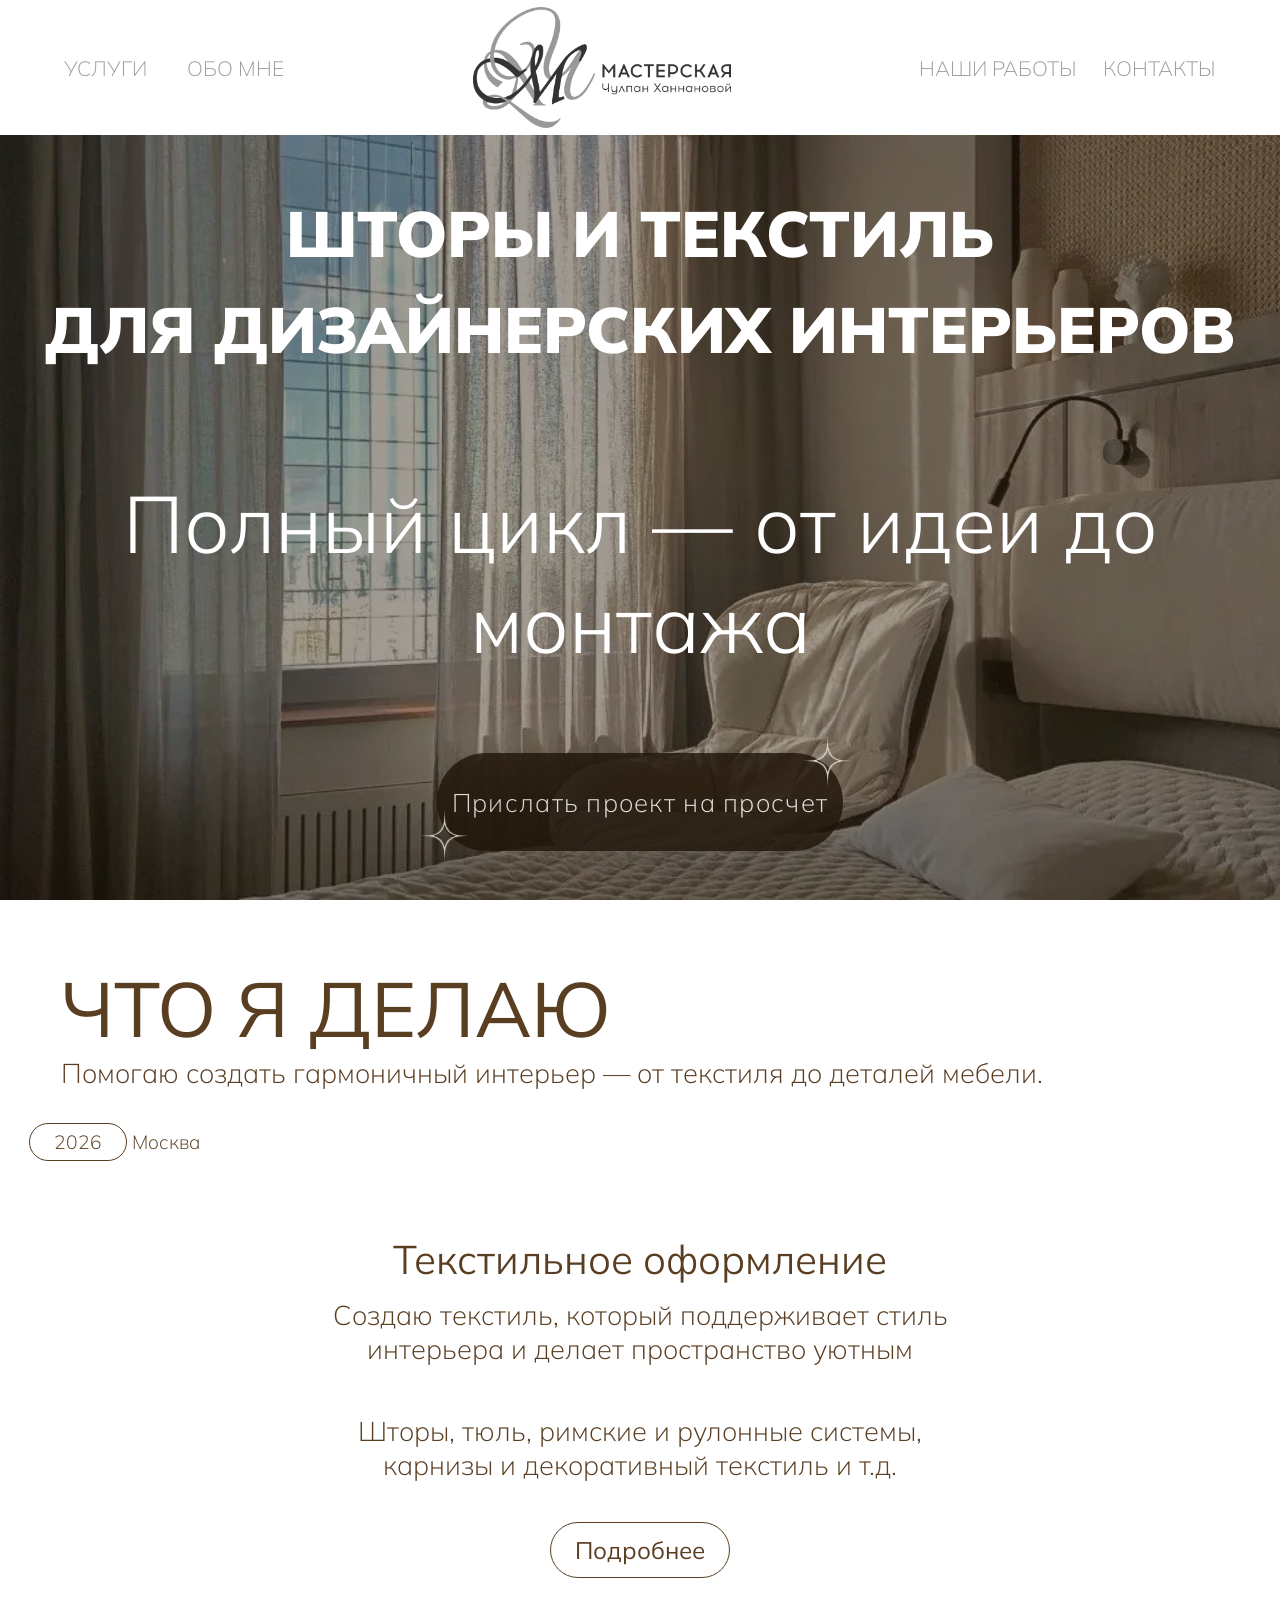
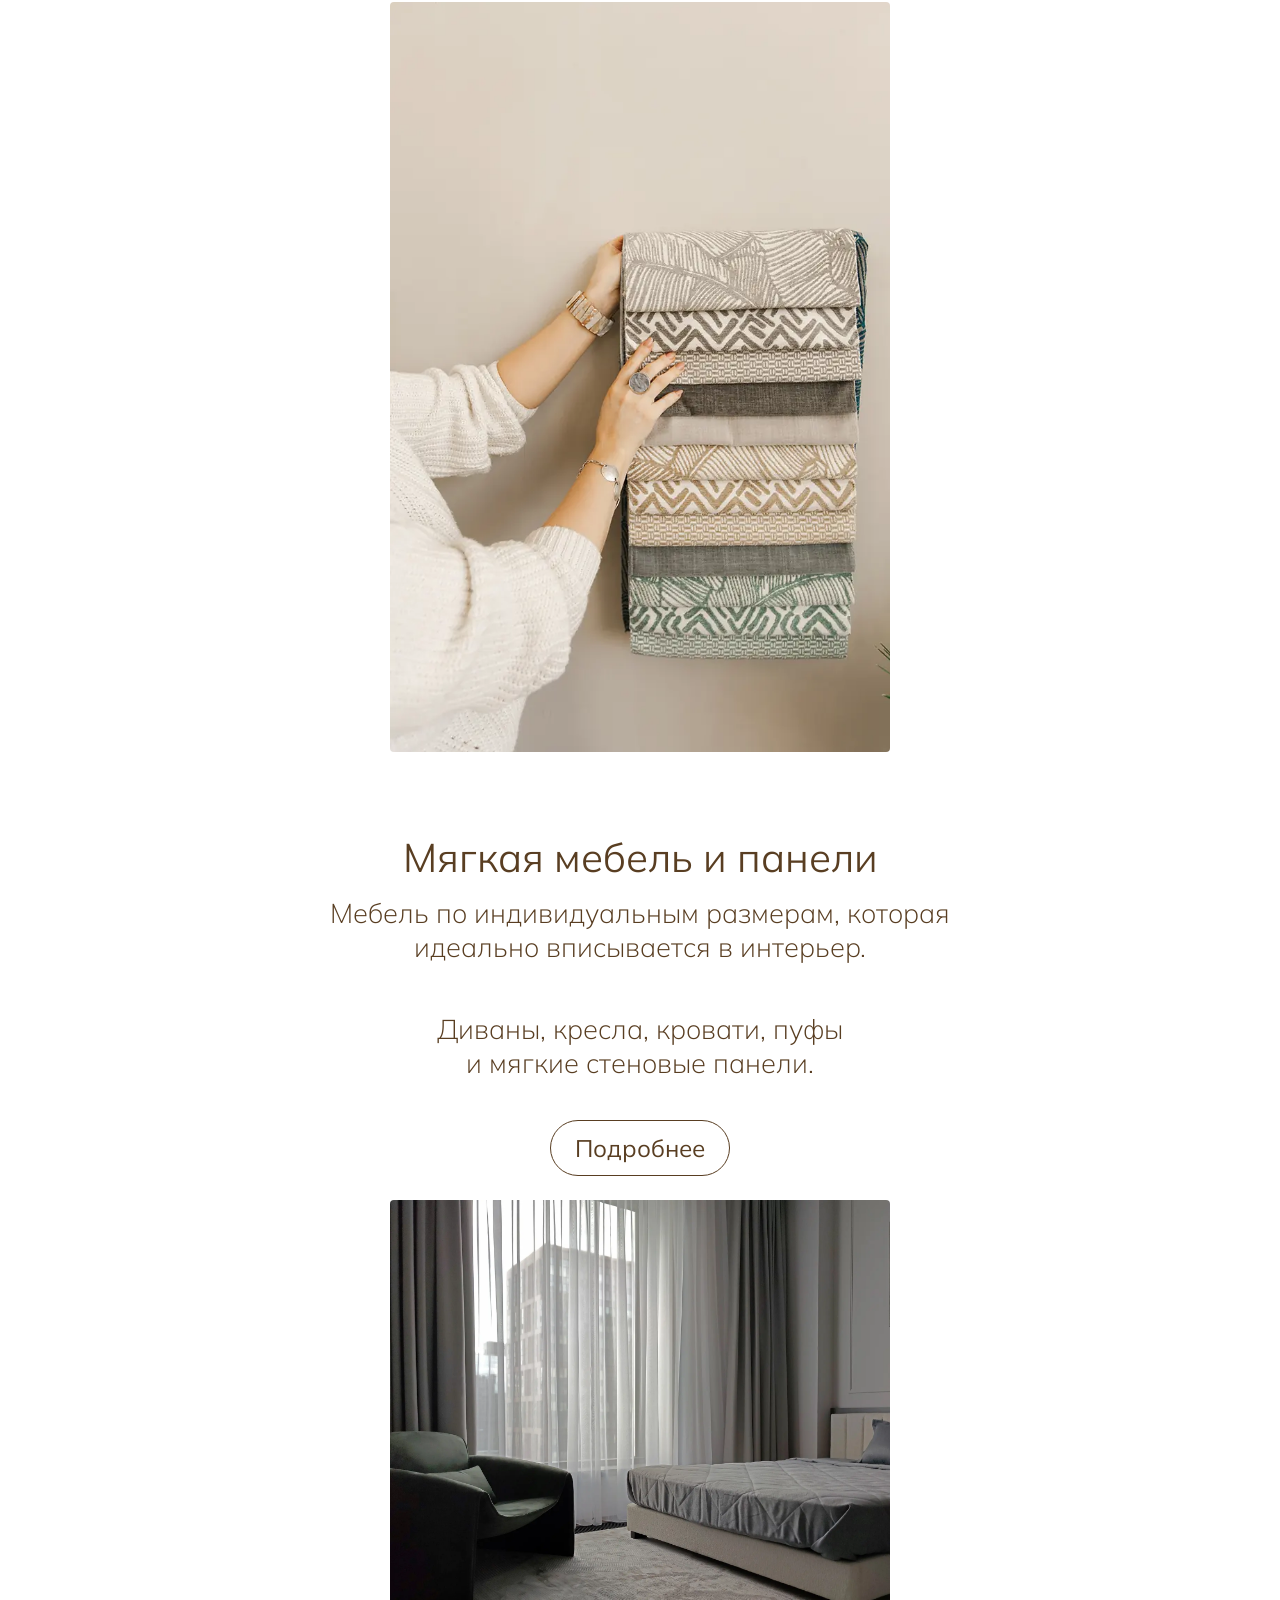
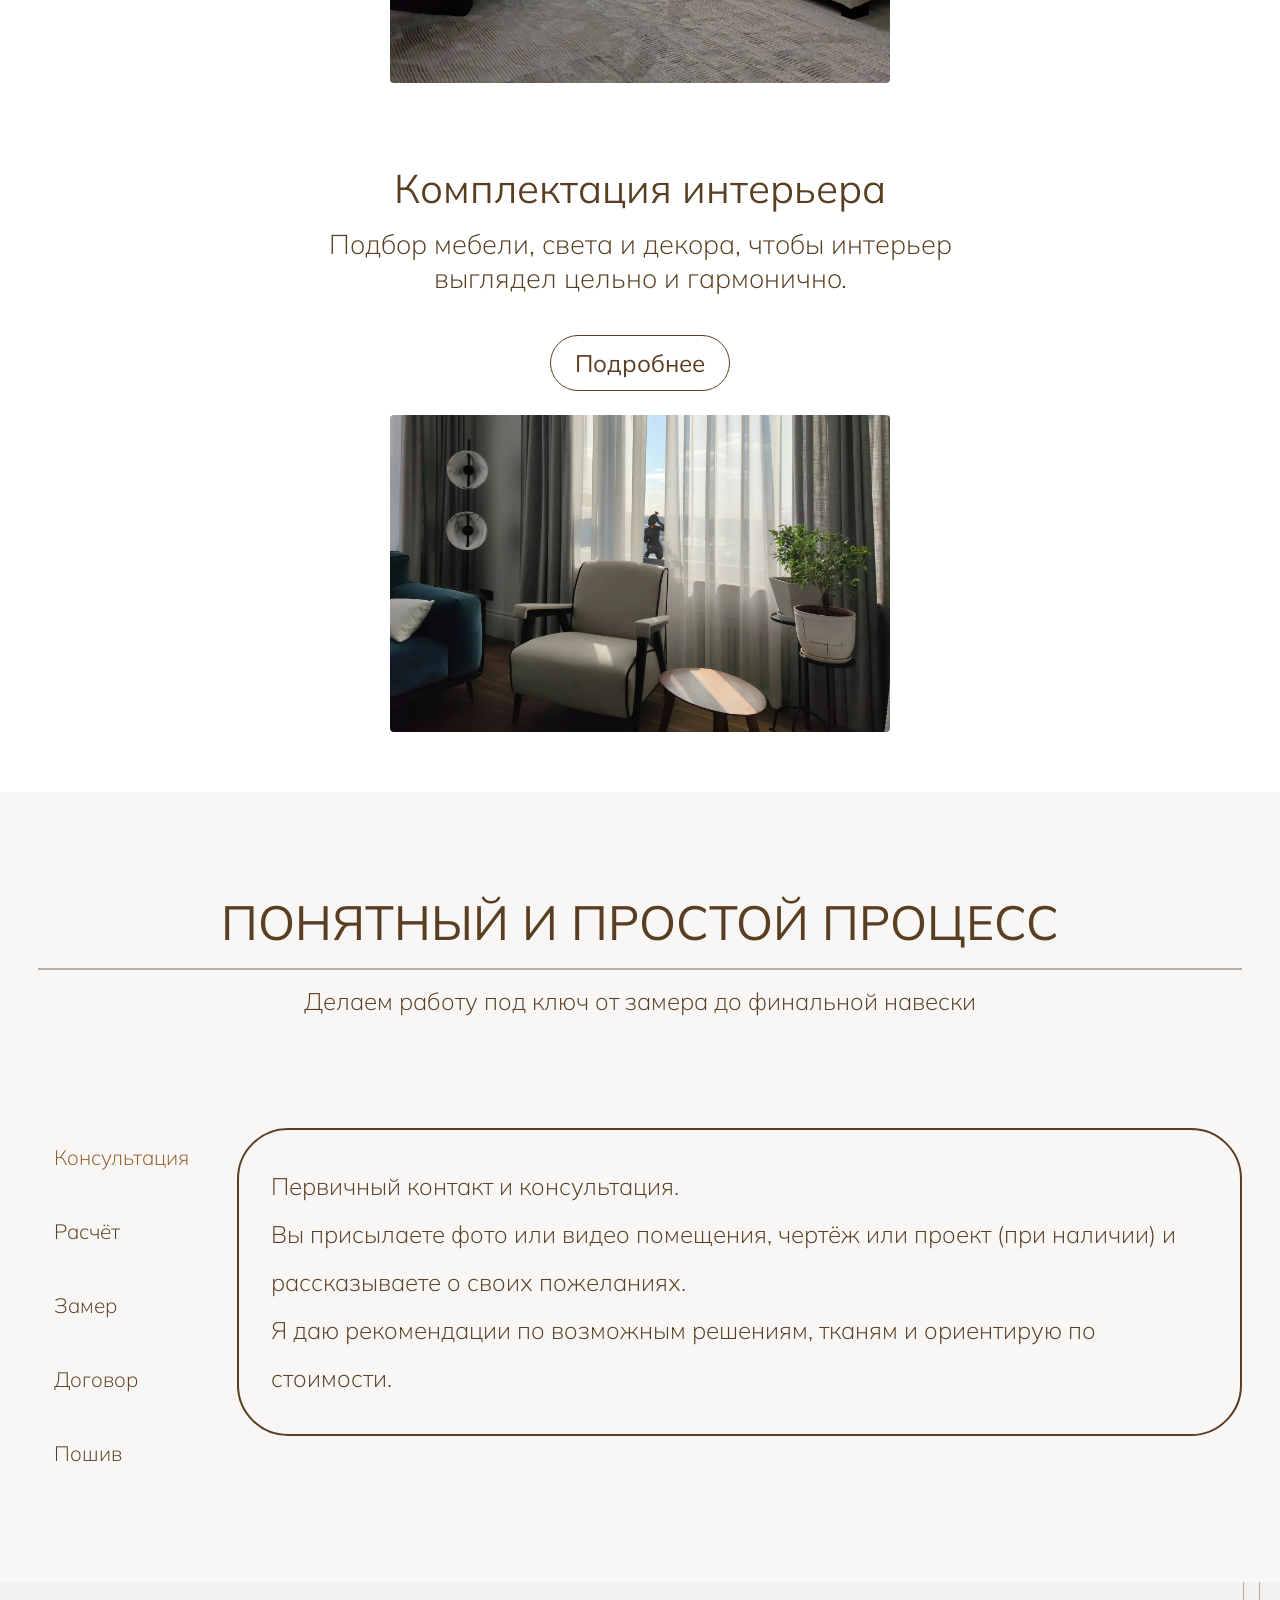
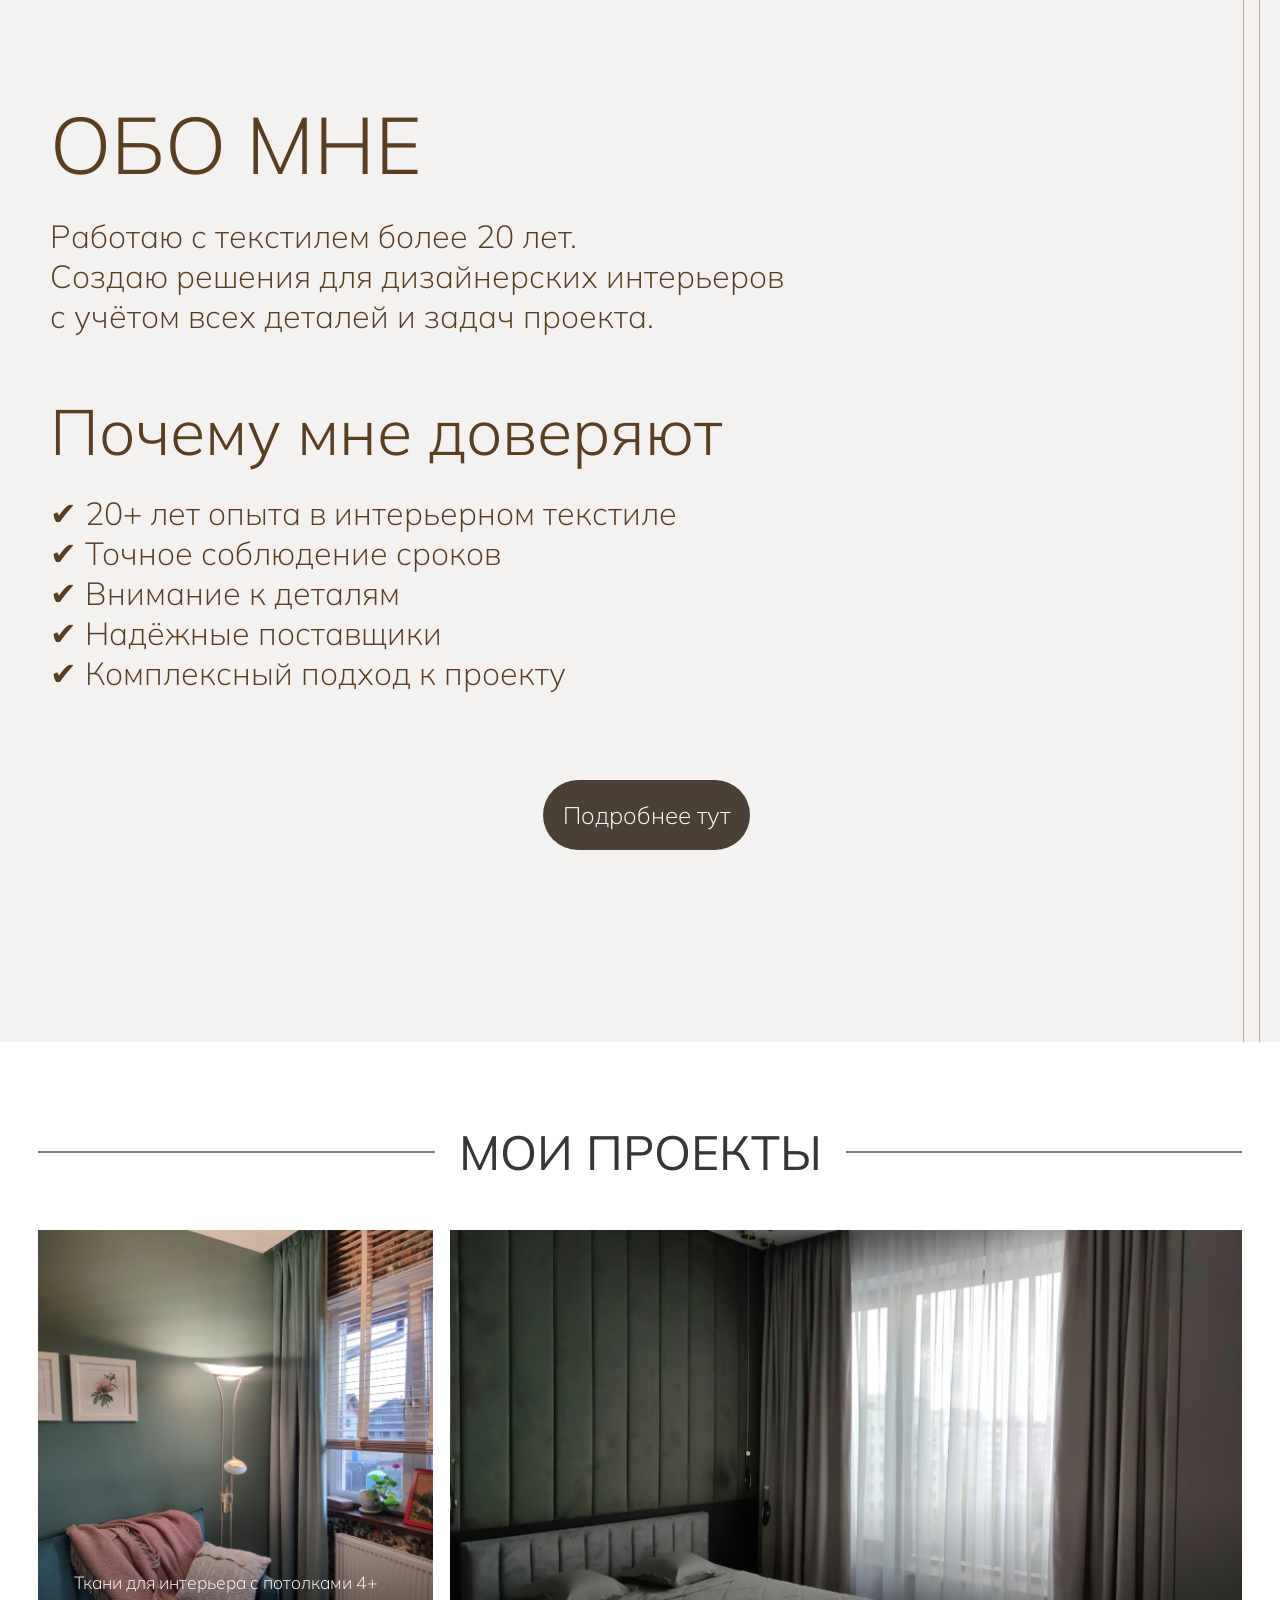
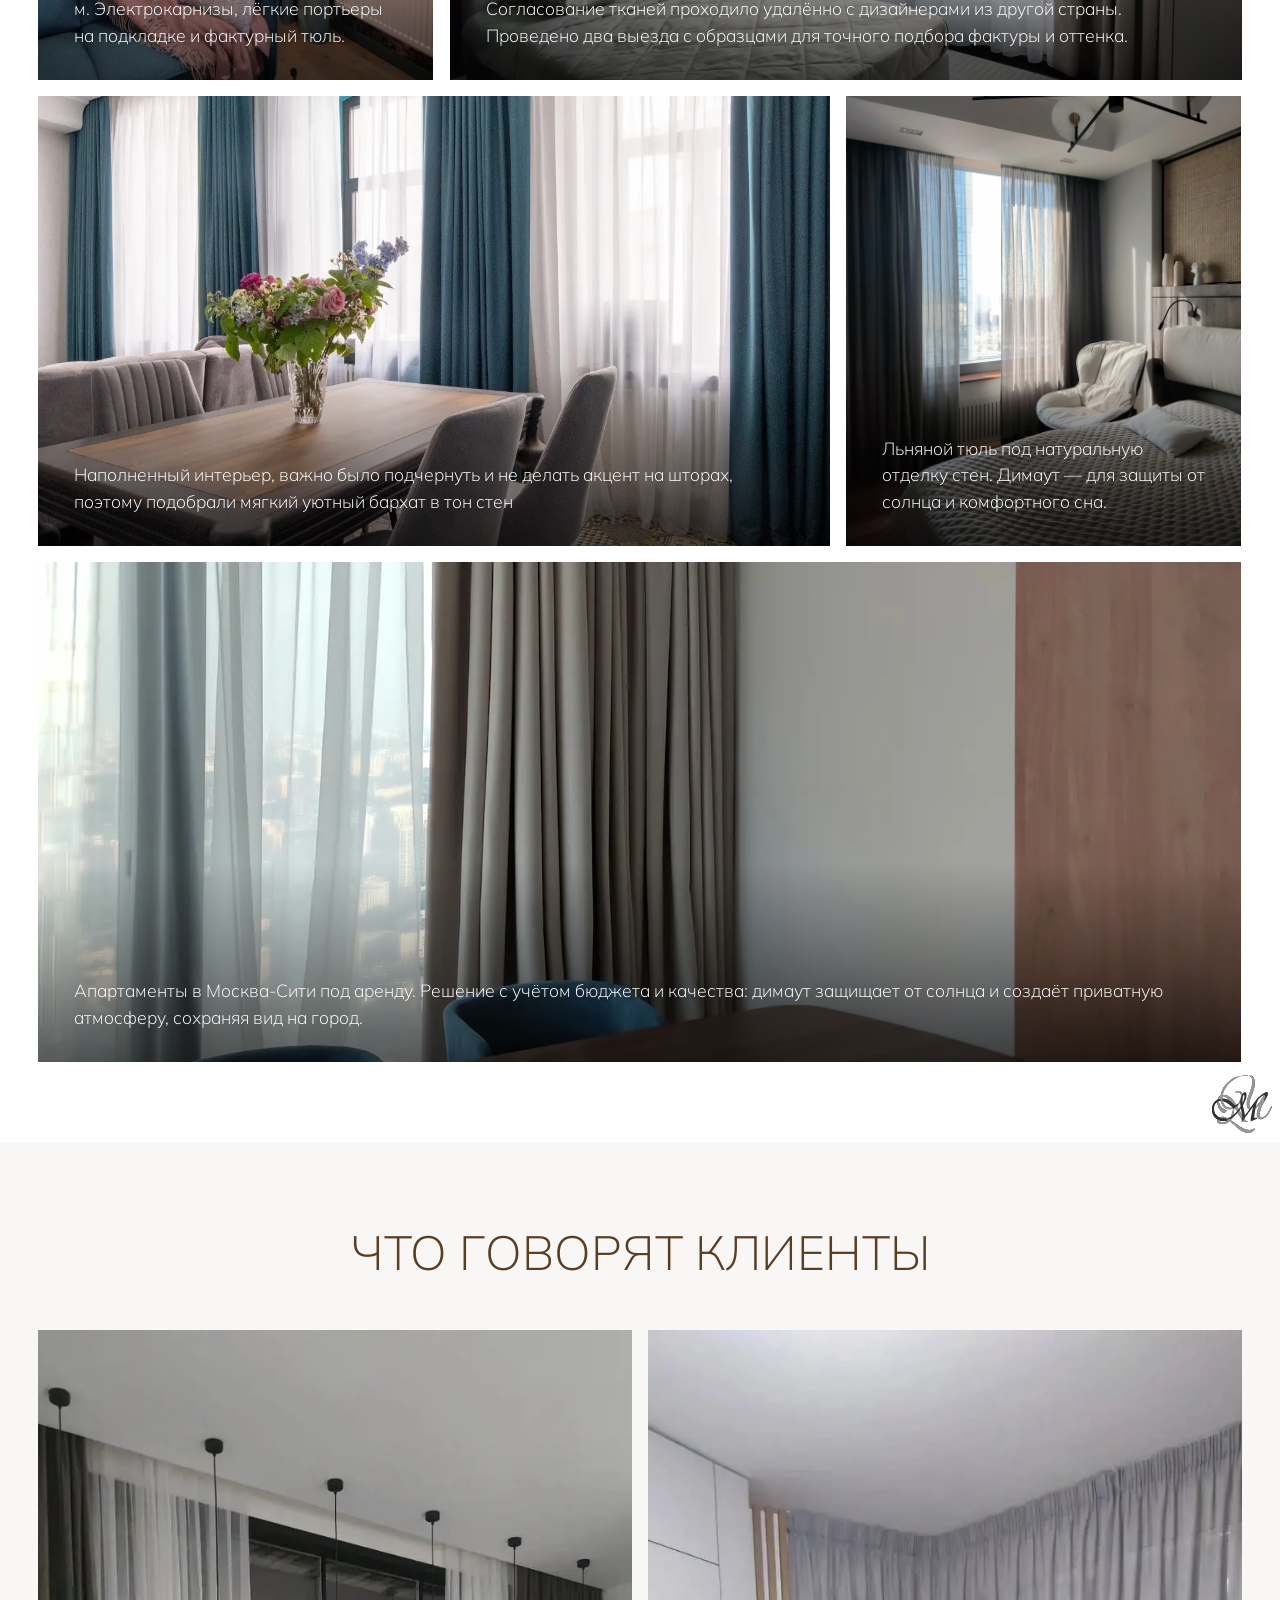
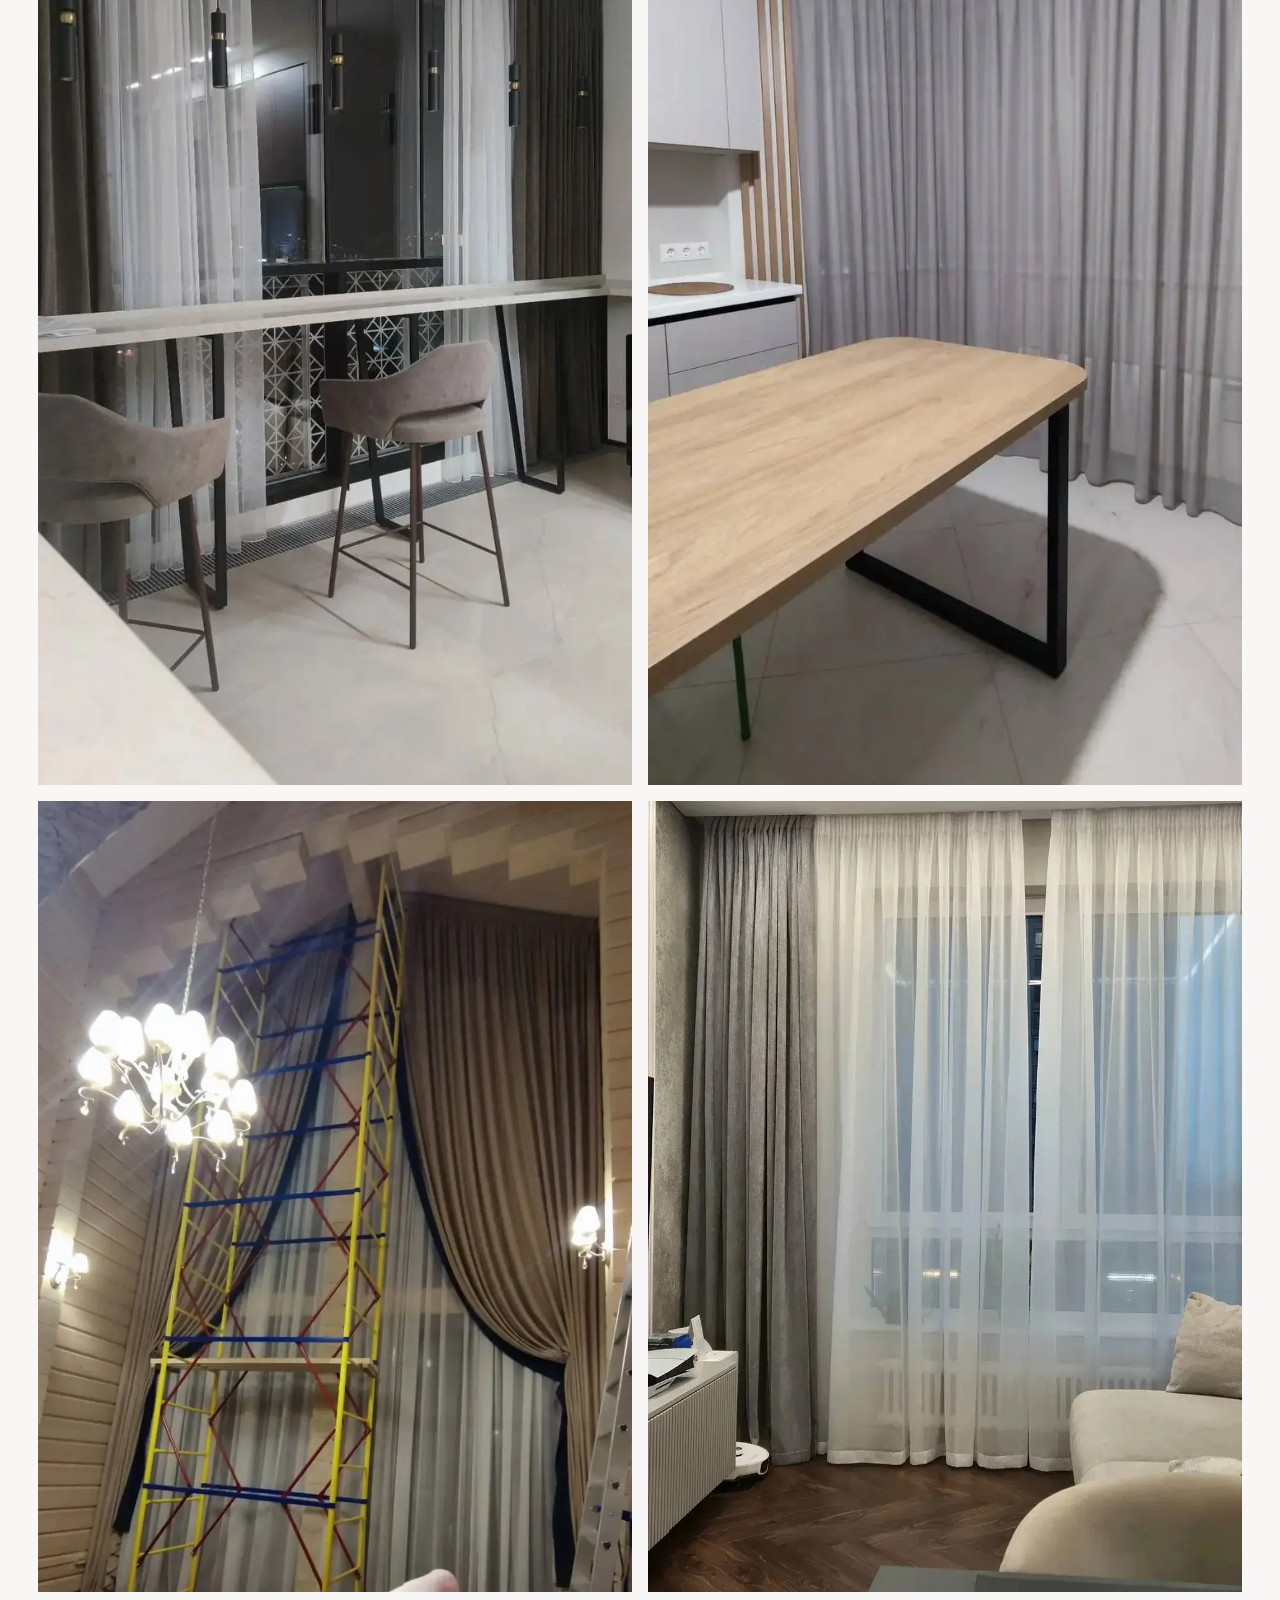
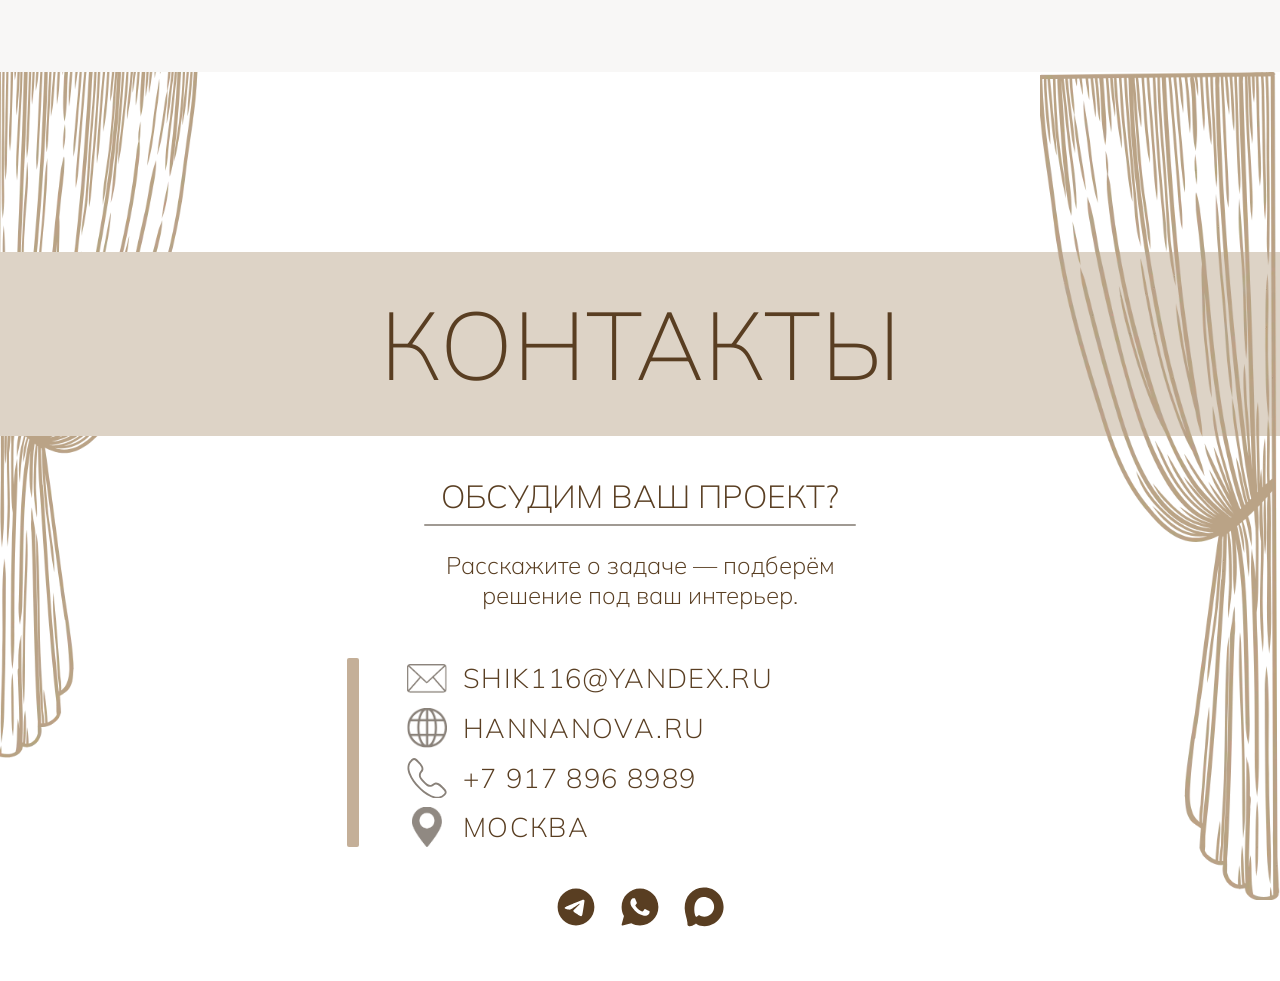
==== commit ead71682: "feat: added mobile ver. of about" ====
--- a/index.html
+++ b/index.html
@@ -261,18 +261,18 @@
             <img src="assets/imgs/about1.webp" alt="" class="about__deco about__deco--top">
             <img src="assets/imgs/about2.webp" alt="" class="about__deco about__deco--bottom">
             <div class="about__inner">
-                <div class="about__photo-wrap">
-                    <img src="assets/imgs/about-photo.webp" alt="Чулпан Ханнанова" class="about__photo">
-                </div>
                 <div class="about__text">
                     <h2 class="about__title">ОБО МНЕ</h2>
+
+                    <div class="about__photo-wrap">
+                        <img src="assets/imgs/about-photo.webp" alt="Чулпан Ханнанова" class="about__photo">
+                    </div>
+
                     <p class="about__desc">Работаю с текстилем более 20 лет.<br>
                         Создаю решения для дизайнерских интерьеров<br>
                         с учётом всех деталей и задач проекта.
                     </p>
-                    <h3 class="about__sec-title">
-                        Почему мне доверяют
-                    </h3>
+                    <h3 class="about__sec-title">Почему мне доверяют</h3>
                     <p class="about__list">
                         ✔ 20+ лет опыта в интерьерном текстиле<br>
                         ✔ Точное соблюдение сроков<br>
--- a/css/index/about.css
+++ b/css/index/about.css
@@ -3,59 +3,79 @@
 /* ============================================= */
 
 .about {
+    /* Позиционирование */
+    position: relative;
+
     /* Фон и границы */
-    position: relative;
     background-color: #f4f2f0;
 }
 
 .about__inner {
-    /* Display & Flex */
-    display: flex;
-    flex-direction: row;
+    /* Display & Flex/Grid */
+    display: grid;
+    grid-template-columns: 1fr 1fr auto auto;
+    grid-template-rows: repeat(5, auto);
     align-items: stretch;
+    row-gap: 1.4rem;
+
+    /* Позиционирование */
     z-index: 1;
 }
 
+.about__text {
+    /* Display & Flex/Grid */
+    display: contents;
+}
+
 .about__photo-wrap {
-    /* Display & Flex */
-    flex: 1;
+    /* Display & Flex/Grid */
+    grid-column: 1 / 2;
+    grid-row: 1 / -1;
     display: flex;
     justify-content: flex-end;
 
     /* Box model */
+    box-sizing: border-box;
     padding: 7rem 0;
-    box-sizing: border-box;
+    margin-right: 50px;
 }
 
 .about__photo {
+    /* Display & Flex/Grid */
+    display: block;
+
     /* Box model */
     width: 90%;
 
     /* Прочее */
     object-fit: cover;
-    display: block;
 }
 
-.about__text {
-    /* Display & Flex */
-    display: flex;
-    flex-direction: column;
-    justify-content: center;
-    flex: 1;
-    gap: 1.4rem;
-
-    /* Box model */
-    padding-top: 7rem;
-    margin-left: 50px;
+.about__title,
+.about__desc,
+.about__sec-title,
+.about__list,
+.about__btn {
+    /* Display & Flex/Grid */
+    grid-column: 2 / 3;
 }
 
 .about__title {
+    /* Display & Flex/Grid */
+    grid-row: 1;
+
     /* Типографика */
     font-size: 5rem;
     font-weight: 300;
+
+    /* Box model */
+    margin-top: 7rem;
 }
 
 .about__desc {
+    /* Display & Flex/Grid */
+    grid-row: 2;
+
     /* Типографика */
     font-size: 2rem;
 
@@ -64,12 +84,18 @@
 }
 
 .about__sec-title {
+    /* Display & Flex/Grid */
+    grid-row: 3;
+
     /* Типографика */
     font-size: 4rem;
     font-weight: 300;
 }
 
 .about__list {
+    /* Display & Flex/Grid */
+    grid-row: 4;
+
     /* Типографика */
     font-size: 2rem;
 
@@ -78,9 +104,13 @@
 }
 
 .about__btn {
-    /* Display & Flex */
+    /* Display & Flex/Grid */
+    grid-row: 5;
     display: inline-block;
-    align-self: center;
+    justify-self: center;
+
+    /* Box model */
+    margin-bottom: 7rem;
 
     /* Типографика */
     padding: 20px 20px;
@@ -88,26 +118,37 @@
     color: white;
     font-size: 1.5rem;
 
-    /* Прочее */
+    /* Фон и границы */
     border-radius: 50px;
     background-color: #201408;
+
+    /* Прочее */
     opacity: 0.8;
 }
 
 .about__line {
+    /* Display & Flex/Grid */
+    grid-column: 4 / 5;
+    grid-row: 1 / -1;
+    align-self: stretch;
+
     /* Box model */
     width: 1px;
     margin-right: 20px;
 
     /* Фон и границы */
     background: currentColor;
-    opacity: 0.4;
+    border-radius: 20px;
 
     /* Прочее */
-    border-radius: 20px;
+    opacity: 0.4;
 }
 
+/* Важно: после .about__line, чтобы перебила колонку */
 .about__line-first {
+    /* Display & Flex/Grid */
+    grid-column: 3 / 4;
+
     /* Box model */
     margin-right: 15px;
 }
@@ -126,12 +167,5 @@
     opacity: 0.35;
 }
 
-.about__deco--top {
-    top: 0;
-    left: 0;
-}
-
-.about__deco--bottom {
-    bottom: 0;
-    left: 0;
-}+.about__deco--top { top: 0; left: 0; }
+.about__deco--bottom { bottom: 0; left: 0; }
--- a/css/index/responsive.css
+++ b/css/index/responsive.css
@@ -136,12 +136,38 @@
     }
 
     /* === ABOUT === */
+    .about__inner {
+        /* Display & Flex/Grid */
+        display: flex;
+        flex-direction: row;
+    }
+
+    .about__text {
+        /* Display & Flex/Grid */
+        display: flex;
+        flex-direction: column;
+        flex: 1;
+        gap: 1.4rem;
+
+        /* Box model */
+        padding-top: 7rem;
+        margin-left: 50px;
+        margin-bottom: 5rem;
+    }
+
+    .about__title {
+        /* Box model */
+        margin-top: 0;
+    }
+
+    .about__btn {
+        /* Display & Flex/Grid */
+        align-self: center;
+    }
 
     .about__photo-wrap,
     .about__deco {
+        /* Display & Flex/Grid */
         display: none;
     }
-    .about__text {
-        margin-bottom: 5rem;
-    }
 }
--- a/css/index/mobile/m_process.css
+++ b/css/index/mobile/m_process.css
@@ -1,6 +1,16 @@
 @media (max-width: 768px) {
     /* === PROCESS === */
+
+    .process {
+        padding: 50px 3%;
+    }
+
+    .process__title {
+        font-size: 1.7rem;
+    }
+
     .process__subtitle {
+        font-size: 1.5rem;
         margin-bottom: 3rem;
     }
 
@@ -23,12 +33,10 @@
         counter-increment: process-step;
     }
 
-    /* Единый цвет всех шагов, без активного */
     .process__step--active {
         color: inherit;
     }
 
-    /* Номера 01.–05. без изменения разметки */
     .process__step::before {
         content: counter(process-step, decimal-leading-zero) ".";
         font-size: 0.9rem;
@@ -41,7 +49,6 @@
         font-size: 1.4rem;
         text-align: center;
         margin-bottom: 1rem;
-        /* при необходимости — серифный шрифт заголовков по макету */
     }
 
     .process__step-desc {
@@ -52,7 +59,6 @@
         text-align: justify;
     }
 
-    /* Пятый шаг — по центру на всю ширину */
     .process__step:last-child {
         grid-column: 1 / -1;
         justify-self: center;
--- a/css/index/mobile/m_about.css
+++ b/css/index/mobile/m_about.css
@@ -0,0 +1,70 @@
+/* ============================================= */
+/* === MOBILE ABOUT === */
+/* ============================================= */
+
+@media (max-width: 768px) {
+    .about__inner {
+        /* Display & Flex/Grid */
+        flex-direction: column;
+    }
+
+    .about__line {
+        /* Display & Flex/Grid */
+        display: none;
+    }
+
+    .about__text {
+        /* Box model */
+        padding-top: 3rem;
+        margin-left: 1rem;
+        margin-right: 1rem;
+        margin-bottom: 3rem;
+    }
+
+    .about__photo-wrap {
+        /* Display & Flex/Grid */
+        display: flex;
+        justify-content: center;
+
+        /* Box model */
+        padding: 0;
+        margin: 0;
+    }
+
+    .about__photo {
+        /* Box model */
+        width: 100%;
+    }
+
+    .about__title {
+        /* Типографика */
+        font-size: 2.5rem;
+    }
+
+    .about__desc {
+        /* Типографика */
+        font-size: 1.5rem;
+    }
+
+    .about__sec-title {
+        /* Типографика */
+        font-size: 2rem;
+    }
+
+    .about__list {
+        /* Типографика */
+        font-size: 1.5rem;
+    }
+
+    .about__btn {
+        /* Box model */
+        margin-bottom: 0;
+
+        /* Типографика */
+        padding: 15px 15px;
+        font-size: 1.5rem;
+
+        /* Фон и границы */
+        border-radius: 50px;
+    }
+}
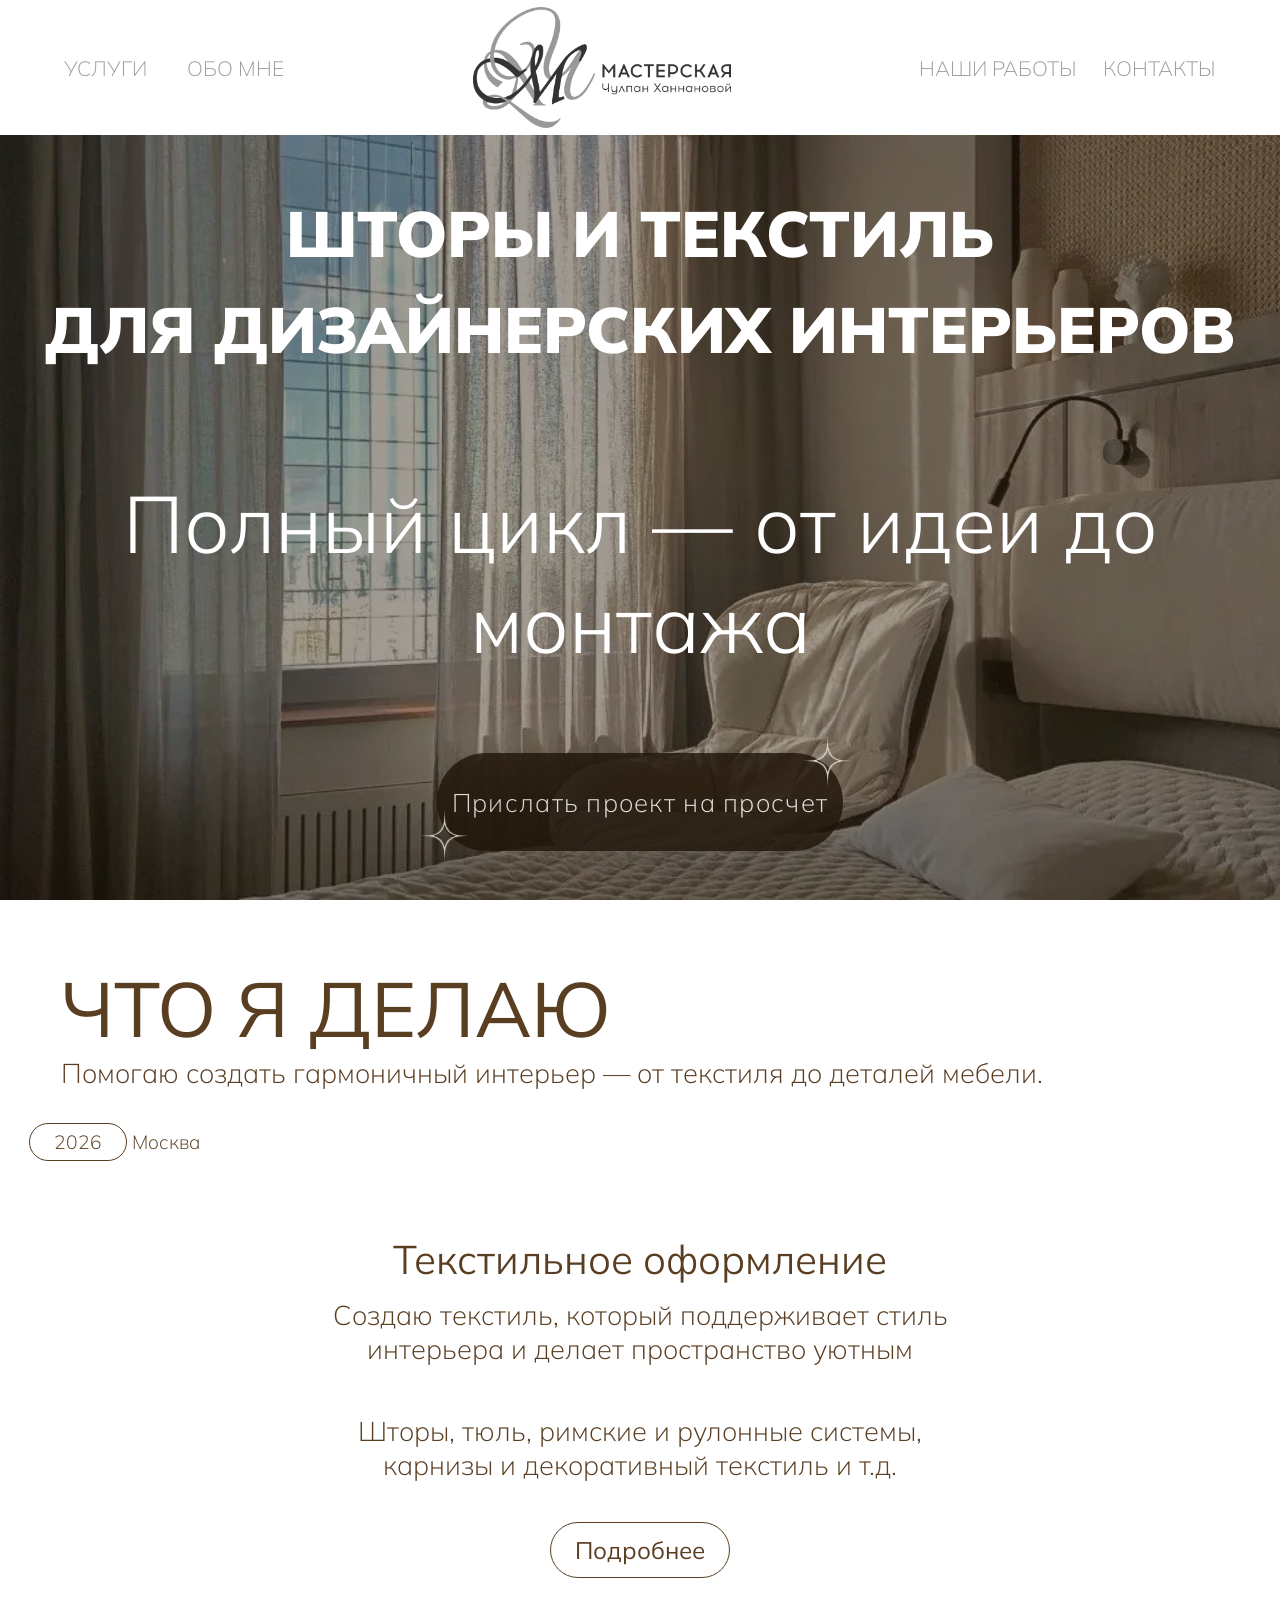
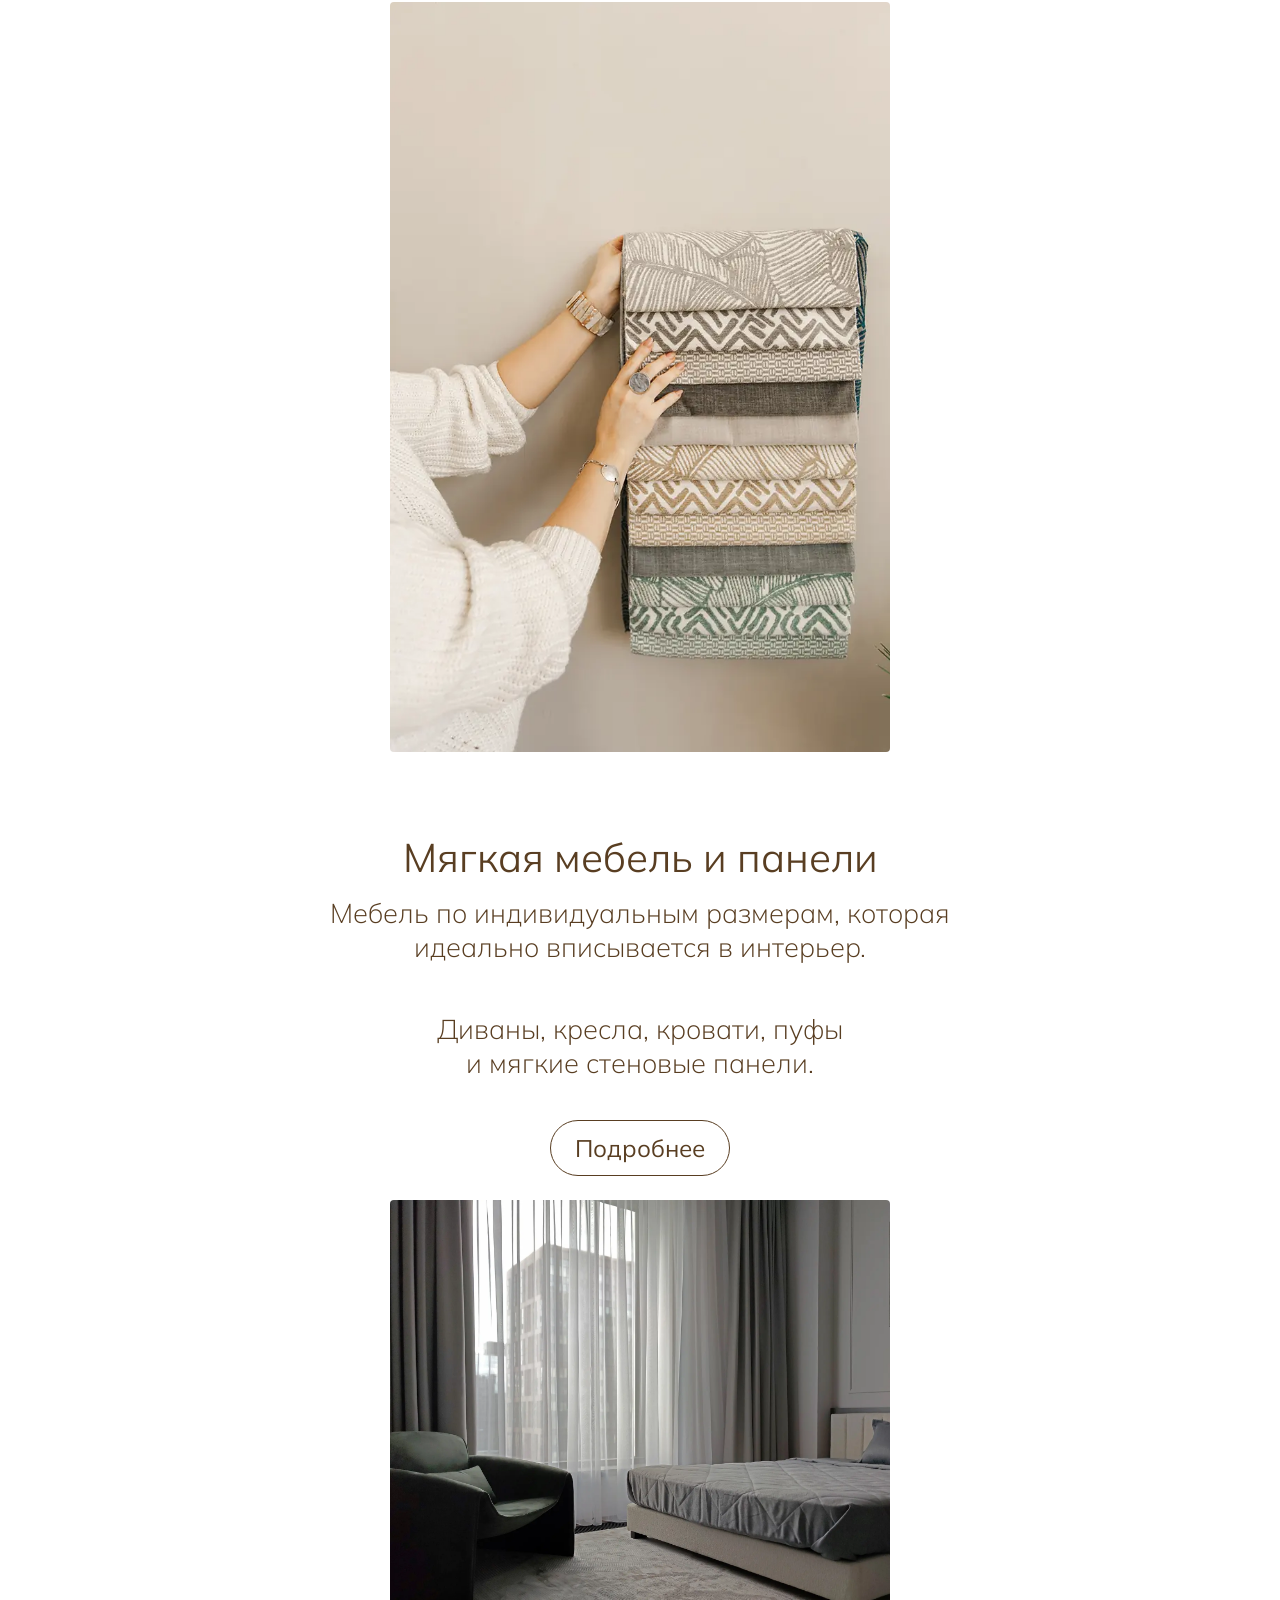
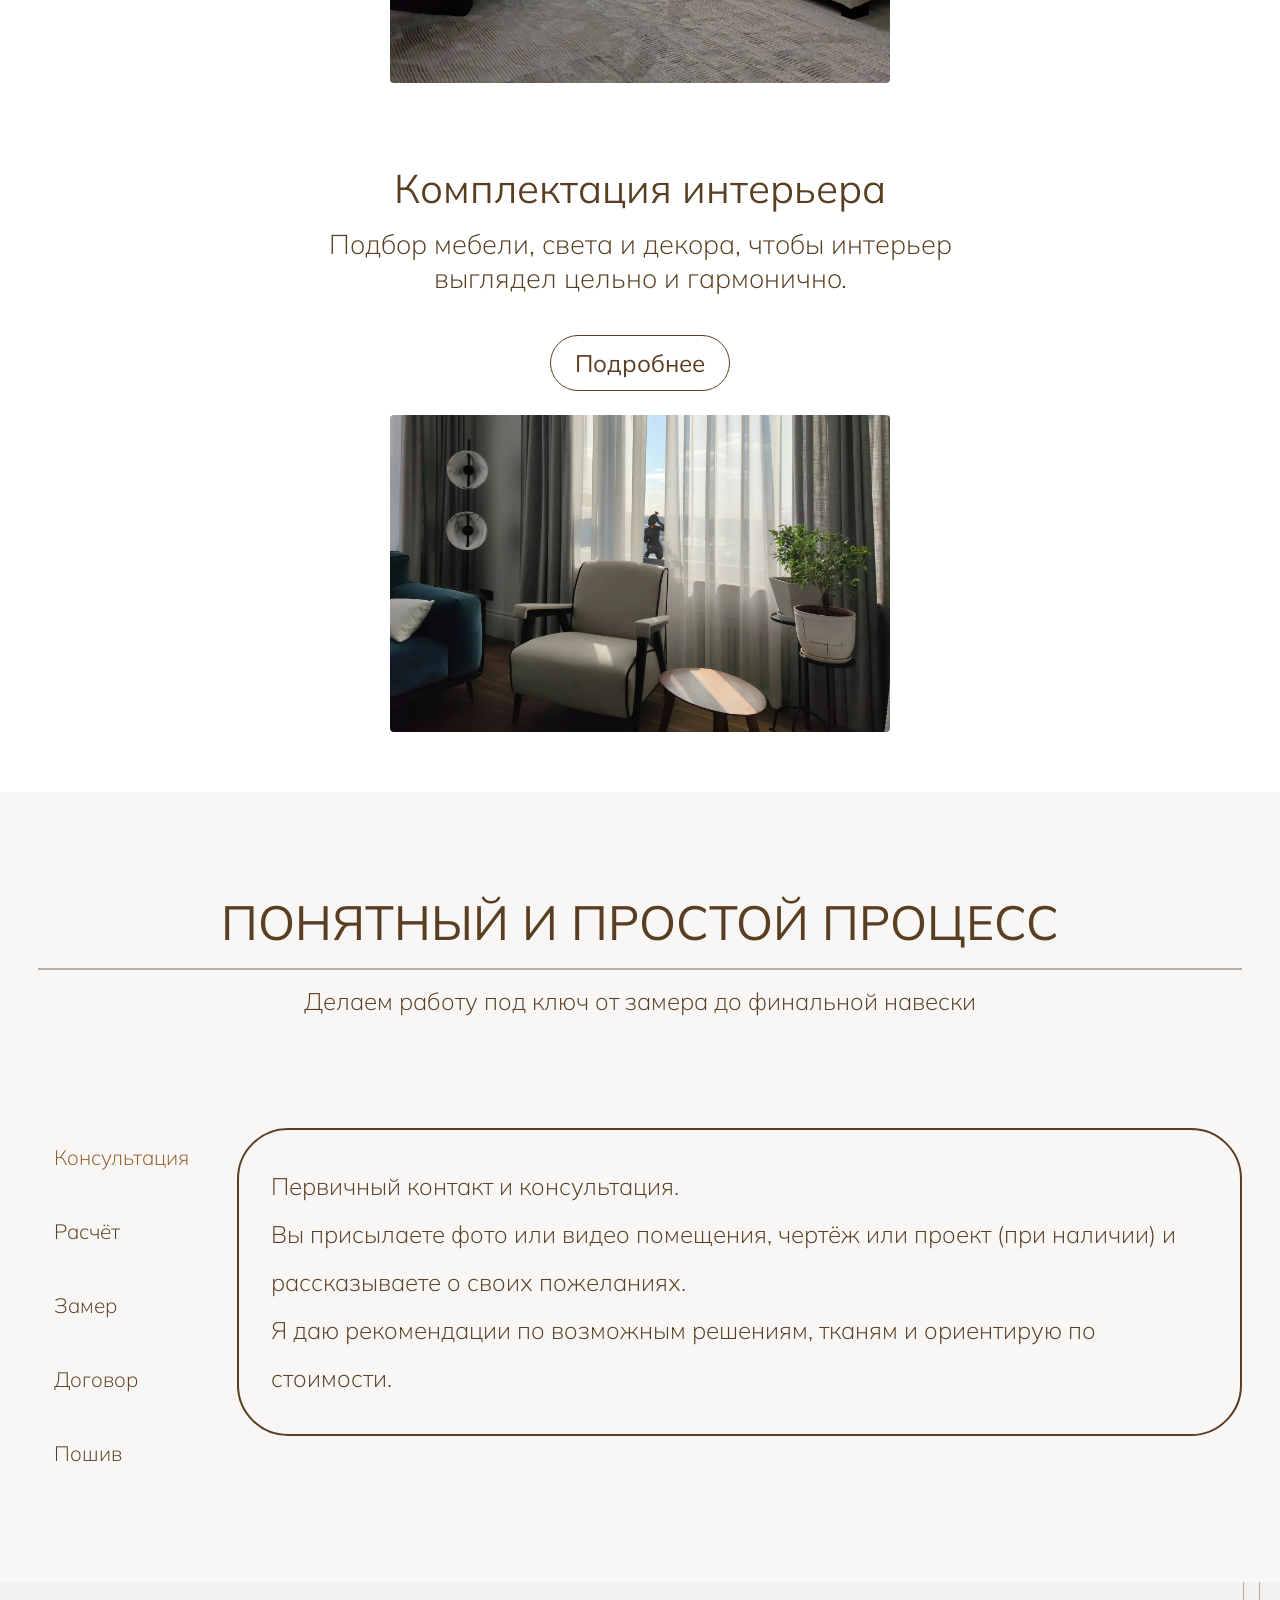
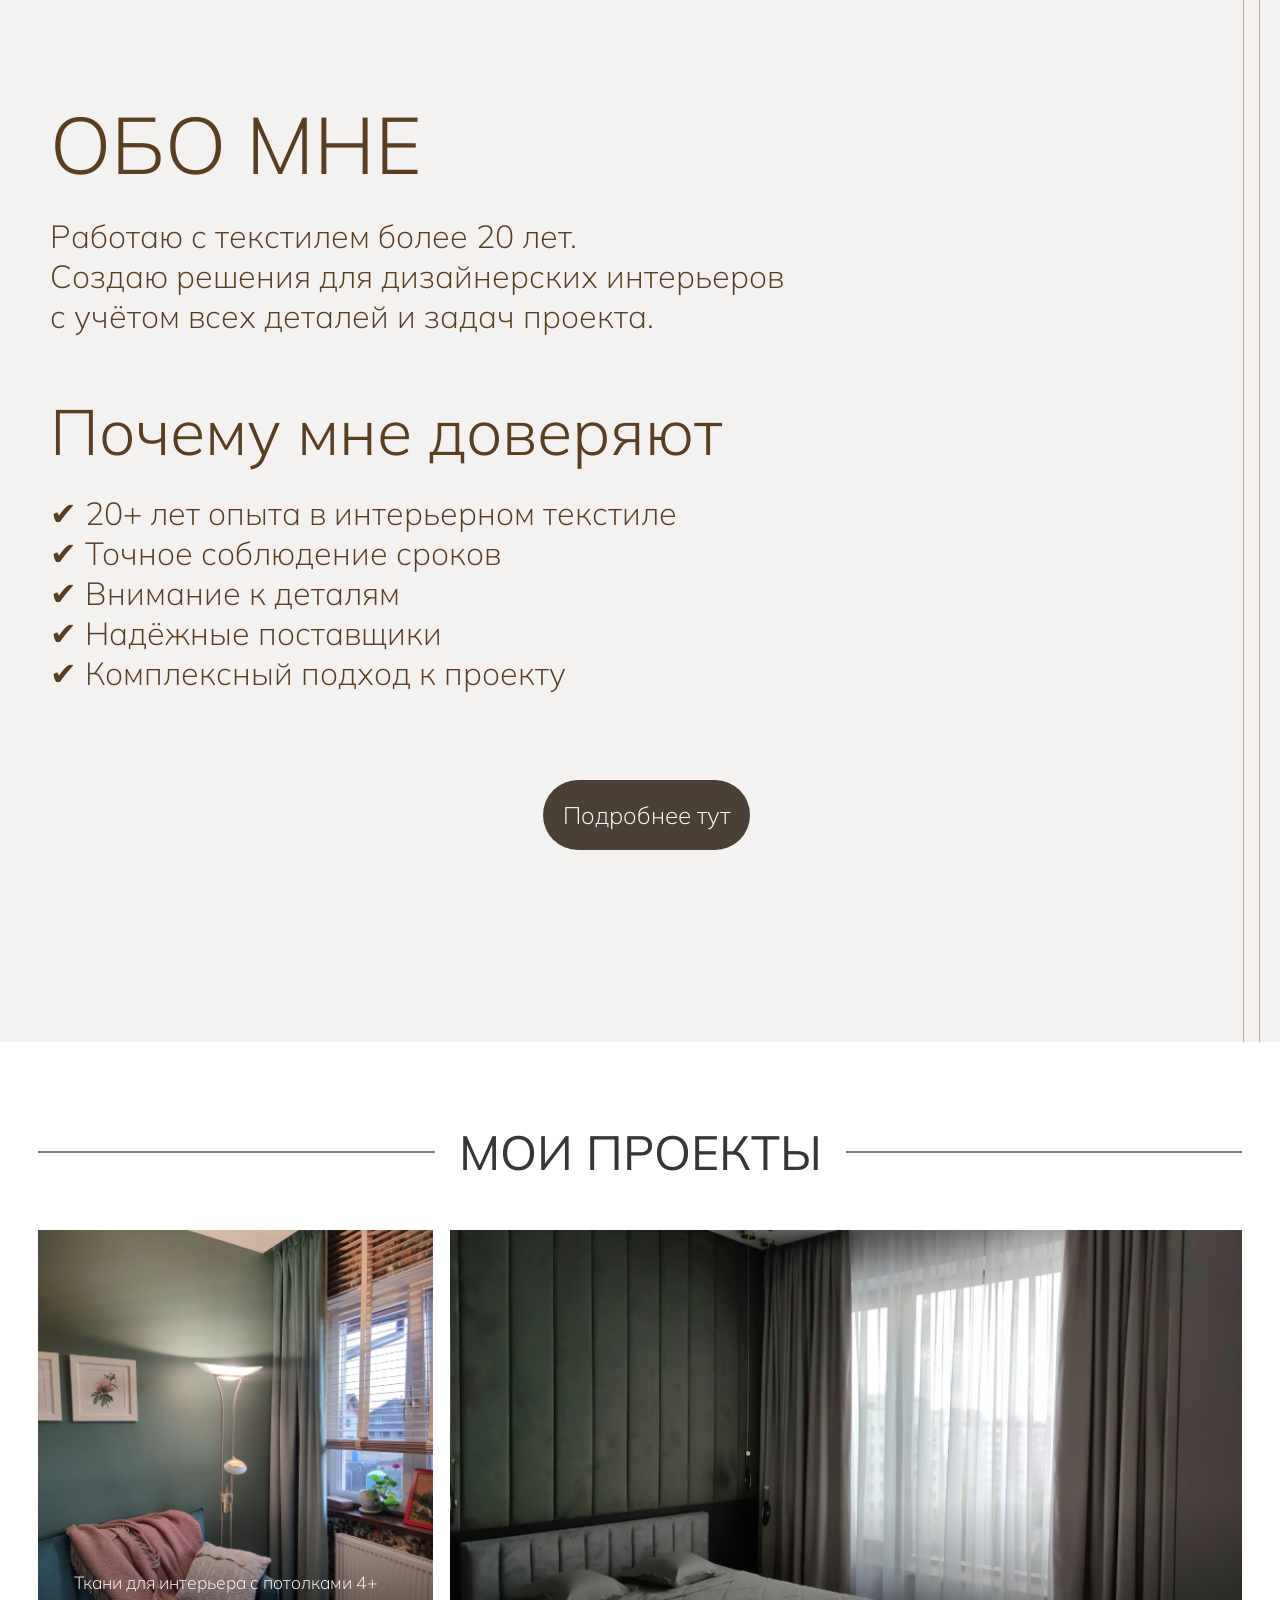
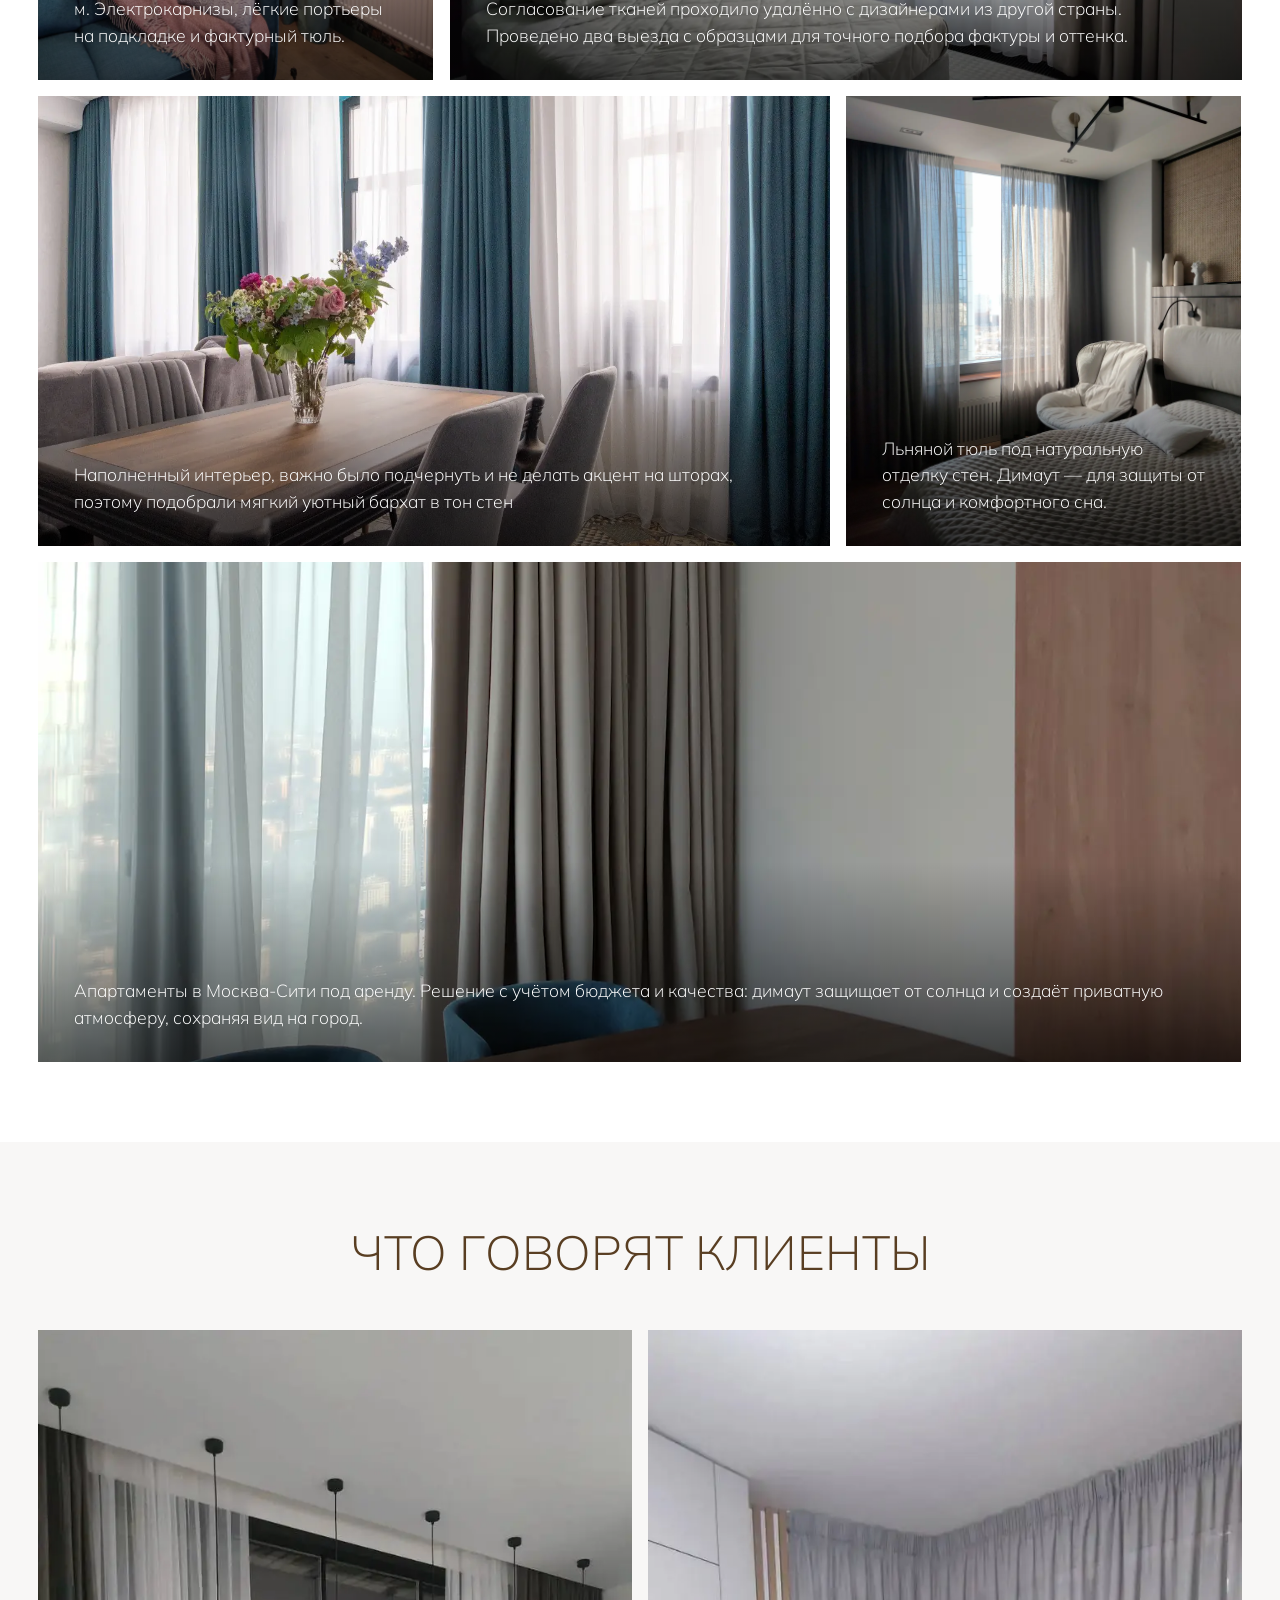
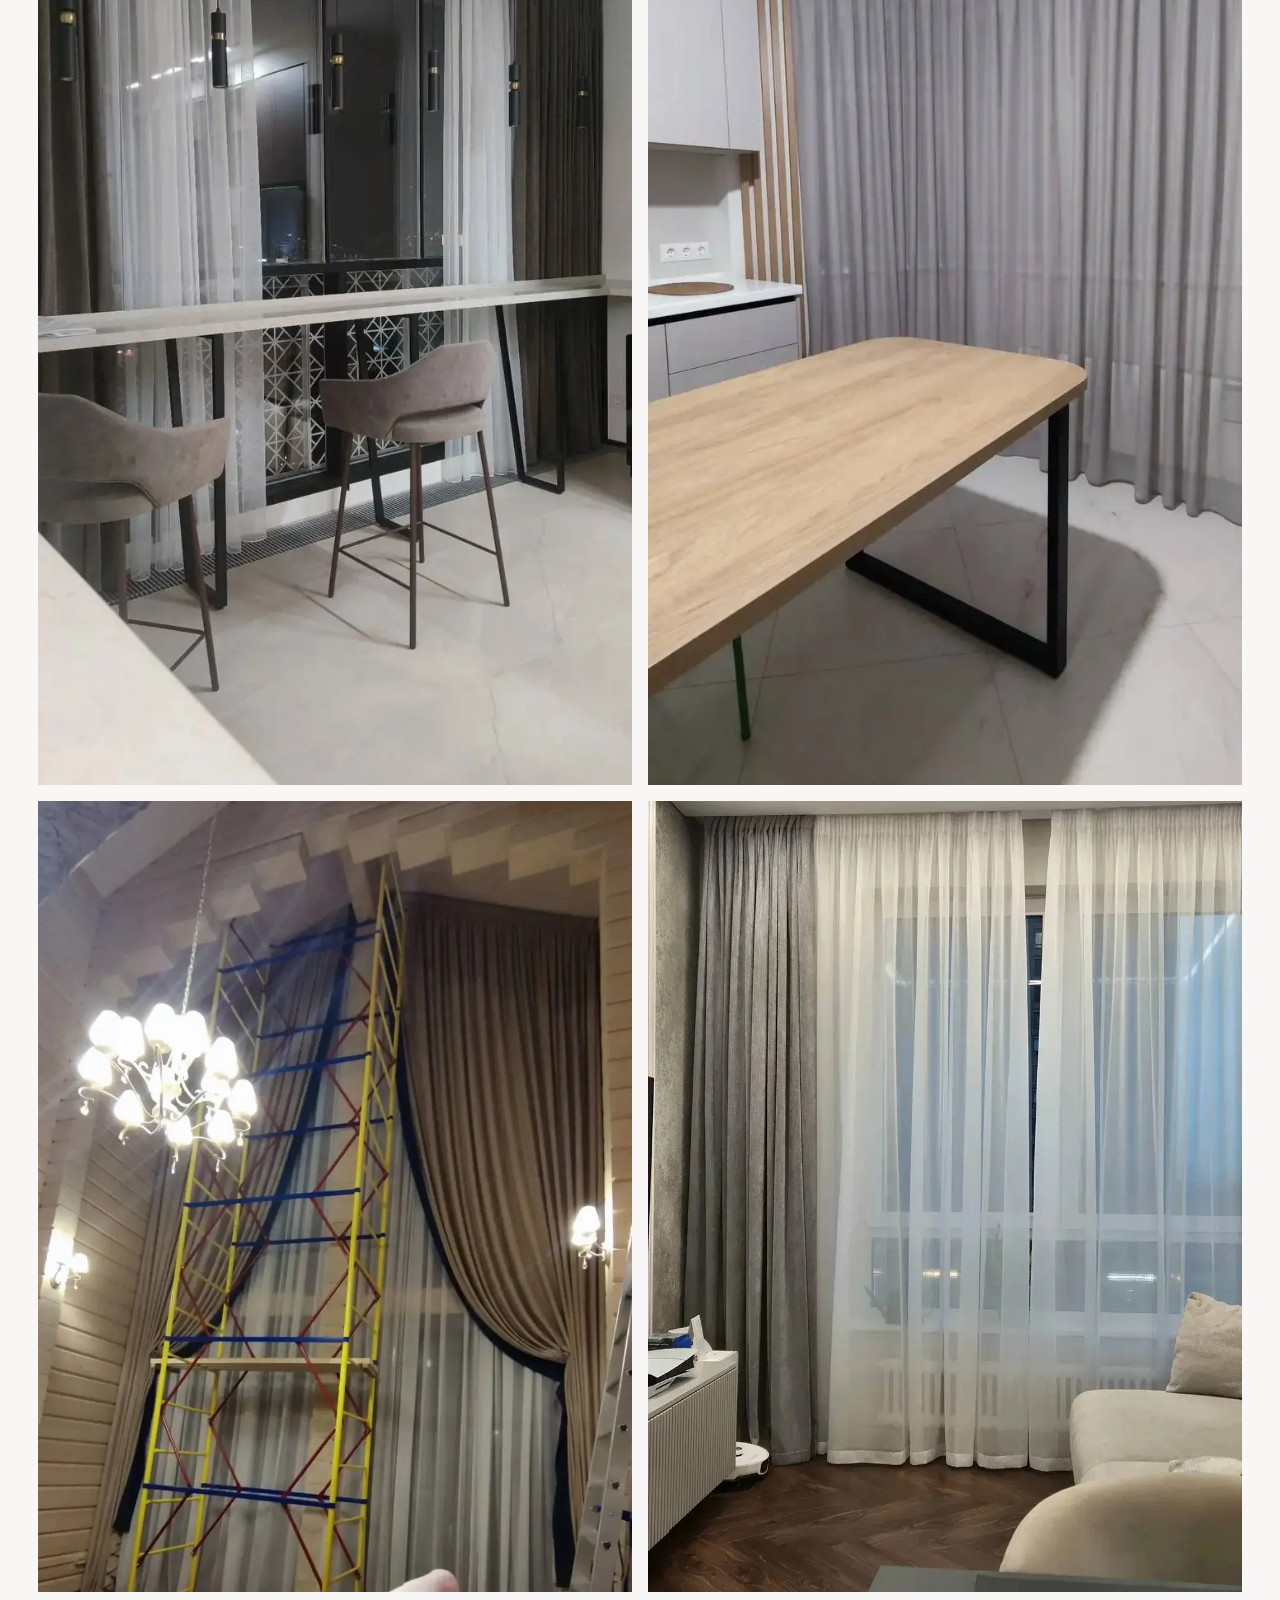
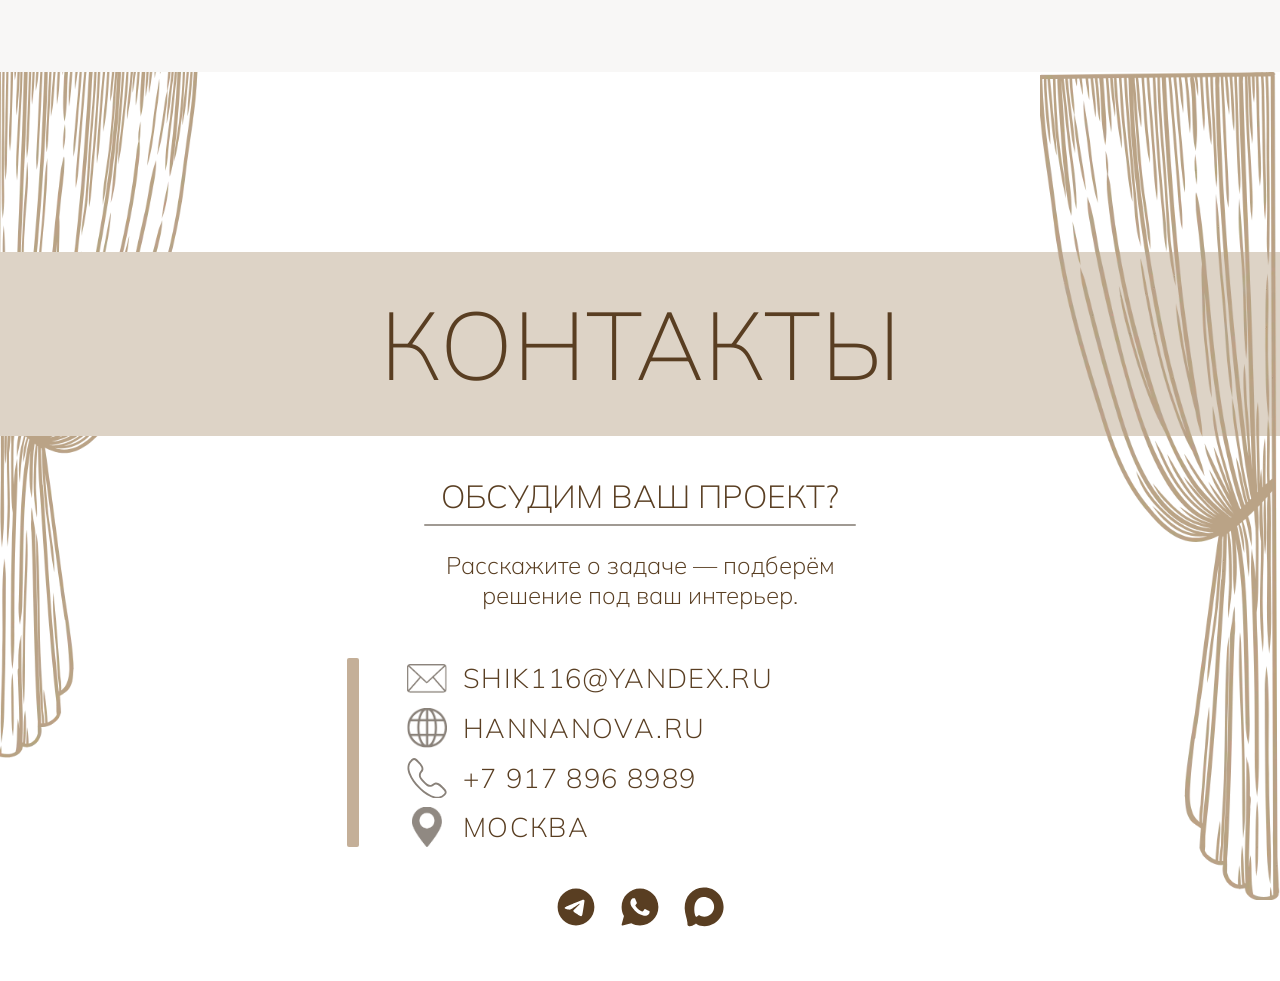
==== commit 44be8cb4: "feat: added mobile ver. of projects - the carousel has been made - infinite scrolling" ====
--- a/index.html
+++ b/index.html
@@ -141,12 +141,12 @@
             </div>
 
            <div class="service-row service-row-1">
-                <div class="service-row__text service-row__text-desktop">
+                <div class="service-row__text">
                     <h3 class="service-row__title">Текстильное оформление</h3>
                     <p class="service-row__desc">Создаю текстиль, который поддерживает стиль<br>интерьера и делает пространство уютным</p>
                     <p class="service-row__list">Шторы, тюль, римские и рулонные системы,<br>карнизы и декоративный текстиль и т.д.</p>
                     <a href="wid_interior-design.html" class="service-row__btn">
-                        <img src="assets/imgs/arrow.svg" alt="" class="service-row__btn-icon" aria-hidden="true">
+                        <img src="assets/imgs/wid-arrow.svg" alt="" class="service-row__btn-icon" aria-hidden="true">
                         <span class="service-row__btn-text">Подробнее</span>
                     </a>
                 </div>
@@ -160,12 +160,12 @@
             </div>
 
             <div class="service-row service-row-2">
-                <div class="service-row__text service-row__text-desktop">
+                <div class="service-row__text">
                     <h3 class="service-row__title">Мягкая мебель и панели</h3>
                     <p class="service-row__desc">Мебель по индивидуальным размерам, которая<br>идеально вписывается в интерьер.</p>
                     <p class="service-row__list">Диваны, кресла, кровати, пуфы<br>и мягкие стеновые панели.</p>
                     <a href="tex_interior-design.html" class="service-row__btn">
-                        <img src="assets/imgs/arrow.svg" alt="" class="service-row__btn-icon" aria-hidden="true">
+                        <img src="assets/imgs/wid-arrow.svg" alt="" class="service-row__btn-icon" aria-hidden="true">
                         <span class="service-row__btn-text">Подробнее</span>
                     </a>
                 </div>
@@ -179,11 +179,11 @@
             </div>
 
             <div class="service-row service-row-3">
-                <div class="service-row__text service-row__text-desktop">
+                <div class="service-row__text">
                     <h3 class="service-row__title">Комплектация интерьера</h3>
                     <p class="service-row__desc">Подбор мебели, света и декора, чтобы интерьер<br>выглядел цельно и гармонично.</p>
                     <a href="tur-interior-config.html" class="service-row__btn">
-                        <img src="assets/imgs/arrow.svg" alt="" class="service-row__btn-icon" aria-hidden="true">
+                        <img src="assets/imgs/wid-arrow.svg" alt="" class="service-row__btn-icon" aria-hidden="true">
                         <span class="service-row__btn-text">Подробнее</span>
                     </a>
                 </div>
@@ -295,56 +295,65 @@
                 <div class="projects__line"></div>
             </div>
 
-            <div class="projects__grid">
-               <div class="projects__left">
-                    <!-- Карточка 1 -->
-                    <a href="my-proj-page.html#proj-section-1" class="projects__card projects__card--1">
-                        <p class="projects__card-text">Ткани для интерьера с потолками 4+ м.
-                            Электрокарнизы, лёгкие портьеры на подкладке и фактурный тюль.</p>
+            <div class="projects__carousel">
+                <button class="projects__arrow projects__arrow--left" type="button" aria-label="Предыдущий проект">
+                    <img src="assets/imgs/arrow-left.svg" alt="" draggable="false">
+                </button>
+
+                <div class="projects__grid">
+                    <div class="projects__left">
+                        <!-- Карточка 1 -->
+                        <a href="my-proj-page.html#proj-section-1" class="projects__card projects__card--1">
+                            <p class="projects__card-text">Ткани для интерьера с потолками 4+ м.
+                                Электрокарнизы, лёгкие портьеры на подкладке и фактурный тюль.</p>
+                            <div class="projects__overlay">
+                                <span class="projects__overlay-text">Подробнее тут →</span>
+                            </div>    
+                        </a>
+                        
+                        <!-- Карточка 2 -->
+                        <a href="my-proj-page.html#proj-section-2" class="projects__card projects__card--2">
+                            <p class="projects__card-text">Согласование тканей проходило удалённо с дизайнерами из другой страны.
+                                Проведено два выезда с образцами для точного подбора фактуры и оттенка.</p>
+                            <div class="projects__overlay">
+                                <span class="projects__overlay-text">Подробнее тут →</span>
+                            </div> 
+                        </a>
+                        
+                        <!-- Карточка 3 -->
+                        <a href="my-proj-page.html#proj-section-3" class="projects__card projects__card--3">
+                            <p class="projects__card-text">Наполненный интерьер, важно было подчернуть и не делать акцент на шторах,
+                                поэтому подобрали мягкий уютный бархат в тон стен</p>
+                            <div class="projects__overlay">
+                                <span class="projects__overlay-text">Подробнее тут →</span>
+                            </div> 
+                        </a>
+                        
+                        <!-- Карточка 4 -->
+                        <a href="my-proj-page.html#proj-section-4" class="projects__card projects__card--4">
+                            <p class="projects__card-text">Льняной тюль под натуральную отделку стен.
+                                Димаут — для защиты от солнца и комфортного сна.</p>
+                            <div class="projects__overlay">
+                                <span class="projects__overlay-text">Подробнее тут →</span>
+                            </div> 
+                        </a>
+                    </div>
+
+                    <!-- Карточка 5 -->
+                    <a href="my-proj-page.html#proj-section-5" class="projects__card projects__card--5">
+                        <p class="projects__card-text">Апартаменты в Москва-Сити под аренду.
+                            Решение с учётом бюджета и качества: димаут защищает от солнца и создаёт приватную атмосферу,
+                            сохраняя вид на город.</p>
                         <div class="projects__overlay">
                             <span class="projects__overlay-text">Подробнее тут →</span>
-                        </div>    
-                    </a>
-                    
-                    <!-- Карточка 2 -->
-                    <a href="my-proj-page.html#proj-section-2" class="projects__card projects__card--2">
-                        <p class="projects__card-text">Согласование тканей проходило удалённо с дизайнерами из другой страны.
-                            Проведено два выезда с образцами для точного подбора фактуры и оттенка.</p>
-                        <div class="projects__overlay">
-                            <span class="projects__overlay-text">Подробнее тут →</span>
-                        </div> 
-                    </a>
-                    
-                    <!-- Карточка 3 -->
-                    <a href="my-proj-page.html#proj-section-3" class="projects__card projects__card--3">
-                        <p class="projects__card-text">Наполненный интерьер, важно было подчернуть и не делать акцент на шторах,
-                            поэтому подобрали мягкий уютный бархат в тон стен</p>
-                        <div class="projects__overlay">
-                            <span class="projects__overlay-text">Подробнее тут →</span>
-                        </div> 
-                    </a>
-                    
-                    <!-- Карточка 4 -->
-                    <a href="my-proj-page.html#proj-section-4" class="projects__card projects__card--4">
-                        <p class="projects__card-text">Льняной тюль под натуральную отделку стен.
-                            Димаут — для защиты от солнца и комфортного сна.</p>
-                        <div class="projects__overlay">
-                            <span class="projects__overlay-text">Подробнее тут →</span>
-                        </div> 
-                    </a>
-                </div>
-
-                <!-- Карточка 5 -->
-                <a href="my-proj-page.html#proj-section-5" class="projects__card projects__card--5">
-                    <p class="projects__card-text">Апартаменты в Москва-Сити под аренду.
-                        Решение с учётом бюджета и качества: димаут защищает от солнца и создаёт приватную атмосферу,
-                        сохраняя вид на город.</p>
-                    <div class="projects__overlay">
-                        <span class="projects__overlay-text">Подробнее тут →</span>
-                    </div>
-                </a>
-            </div>
-            <img src="assets/imgs/favicon.svg" alt="Логотип" class="projects__logo">
+                        </div>
+                    </a>
+                </div>
+
+                <button class="projects__arrow projects__arrow--right" type="button" aria-label="Следующий проект">
+                    <img src="assets/imgs/arrow-right.svg" alt="" draggable="false">
+                </button>
+            </div>
         </section>
 
         <!-- REVIEWS -->
@@ -435,5 +444,6 @@
 
     <script src="js/process.js"></script>
     <script src="js/mobile/index-mobile-menu.js"></script>
+    <script src="js/mobile/index-mobile-carousel.js"></script>
 </body>
 </html>
--- a/css/index/what-i-do.css
+++ b/css/index/what-i-do.css
@@ -55,6 +55,13 @@
     /* Box model */
     padding: 6.75rem 0 6rem 0;
 }
+
+.service-row__text {
+    position: relative;
+    z-index: 2;
+}
+.service-row-1 .service-row__text { margin-right: calc(24vw + 8%); }
+.service-row-3 .service-row__text { margin-right: calc(37vw + 5%); }
 
 .service-row-1 {
     /* Box model */
--- a/css/index/projects.css
+++ b/css/index/projects.css
@@ -27,6 +27,10 @@
   height: 2px;
   background-color: black;
   opacity: 0.5;
+}
+
+.projects__arrow {
+  display: none;
 }
 
 .projects__grid {
--- a/css/index/responsive.css
+++ b/css/index/responsive.css
@@ -21,6 +21,9 @@
         /* Типографика */
         text-align: center;
     }
+
+    .service-row-1 .service-row__text { margin-right: 0 }
+    .service-row-3 .service-row__text { margin-right: 0 }
 
     .service-row__image-link {
         /* Позиционирование */
--- a/css/index/mobile/m_what-i-do.css
+++ b/css/index/mobile/m_what-i-do.css
@@ -4,7 +4,7 @@
         position: relative;
 
         /* Box model */
-        padding: 4rem 1rem;
+        padding: 4rem 1rem 0 1rem;
 
         /* Типографика */
         color: black;
--- a/css/index/mobile/m_projects.css
+++ b/css/index/mobile/m_projects.css
@@ -0,0 +1,163 @@
+/* ============================================= */
+/* === PROJECTS — МОБИЛЬНАЯ ВЕРСИЯ (≤768px) === */
+/* ============================================= */
+@media (max-width: 768px) {
+
+    .projects {
+        padding: 32px 0 0;
+    }
+
+    .projects__title {
+        padding: 0 5%;
+        margin-bottom: 1.5rem;
+    }
+
+    .projects__title--text {
+        font-size: 1.7rem;
+    }
+
+    /* Логотип скрываем */
+    .projects__logo {
+        display: none;
+    }
+
+    .projects__carousel {
+        position: relative;
+    }
+
+    .projects__arrow {
+        position: absolute;
+        top: 31vh;
+        top: 31dvh;
+        z-index: 10;
+
+        display: flex;
+        align-items: center;
+        justify-content: center;
+        width: 44px;
+        height: 44px;
+        padding: 0;
+
+        border: none;
+        border-radius: 100%;
+        
+        background: transparent; 
+        box-shadow: none;                 
+        outline: none;                    
+        appearance: none;
+        -webkit-appearance: none;
+
+        cursor: pointer;
+        -webkit-tap-highlight-color: transparent;
+        transition: transform 0.15s ease;
+    }
+
+    .projects__arrow:focus,
+    .projects__arrow:focus-visible {
+        outline: none;
+    }
+
+    .projects__arrow:active {
+        transform: scale(0.92);
+    }
+
+    .projects__arrow img {
+        width: 22px;
+        height: 22px;
+        pointer-events: none;
+        user-select: none;
+        border: 1px solid white;
+        border-radius: 100%;
+    }
+
+    .projects__arrow--left  { left: 12px; }
+    .projects__arrow--right { right: 12px; }
+
+    /* Галерея: горизонтальный свайп, одна карточка на экран */
+    .projects__grid {
+        flex-direction: row;
+        gap: 0;
+
+        overflow-x: auto;
+        scroll-snap-type: x mandatory;
+        -webkit-overflow-scrolling: touch;
+
+        scrollbar-width: none;
+    }
+
+    .projects__grid::-webkit-scrollbar {
+        display: none;
+    }
+
+    /* «Распаковываем» карточки 1–4 в общий поток скролла */
+    .projects__left {
+        display: contents;
+    }
+
+    .projects__card {
+        flex: 0 0 100%;
+        scroll-snap-align: start;
+        scroll-snap-stop: always; /* свайп строго по одной карточке */
+
+        flex-direction: column;
+        align-items: stretch;
+        padding: 0;
+
+        background-color: #ffffff;
+        background-size: 0 0; /* собственный фон карточки скрыт, фото перенесено на ::before */
+    }
+
+    /* Фото отдельным блоком, 60–70dvh */
+    .projects__card::before {
+        content: '';
+        flex: 0 0 62vh;
+        flex-basis: 62dvh;
+        background-image: inherit; /* подхватывает url() из классов --1 … --5 */
+        background-size: cover;
+        background-position: center;
+    }
+
+    /* Убираем тёмный градиент поверх фото */
+    .projects__card::after {
+        display: none;
+    }
+
+    /* Текст под фото, на белом фоне — не поверх изображения */
+    .projects__card-text {
+        padding: 20px 6% 12px;
+        color: #363636;
+        font-size: 1rem;
+        background: #ffffff;
+    }
+
+    /* Отключаем скрытие текста при «ховере» (тапе) на сенсорах */
+    .projects__card:hover .projects__card-text {
+        opacity: 1;
+    }
+
+    /* Кнопка «Подробнее» под текстом */
+    .projects__overlay {
+        position: static;
+        height: auto;
+        margin-top: auto;
+        padding: 24px 6% 32px;
+
+        background: #ffffff;
+        clip-path: none;
+        transition: none;
+        justify-content: flex-start;
+    }
+
+    .projects__overlay-text {
+        opacity: 1;
+        transform: none;
+
+        display: inline-block;
+        padding: 12px 30px;
+        border: 1px solid #363636;
+        border-radius: 999px;
+
+        color: #363636;
+        font-size: 1rem;
+    }
+}
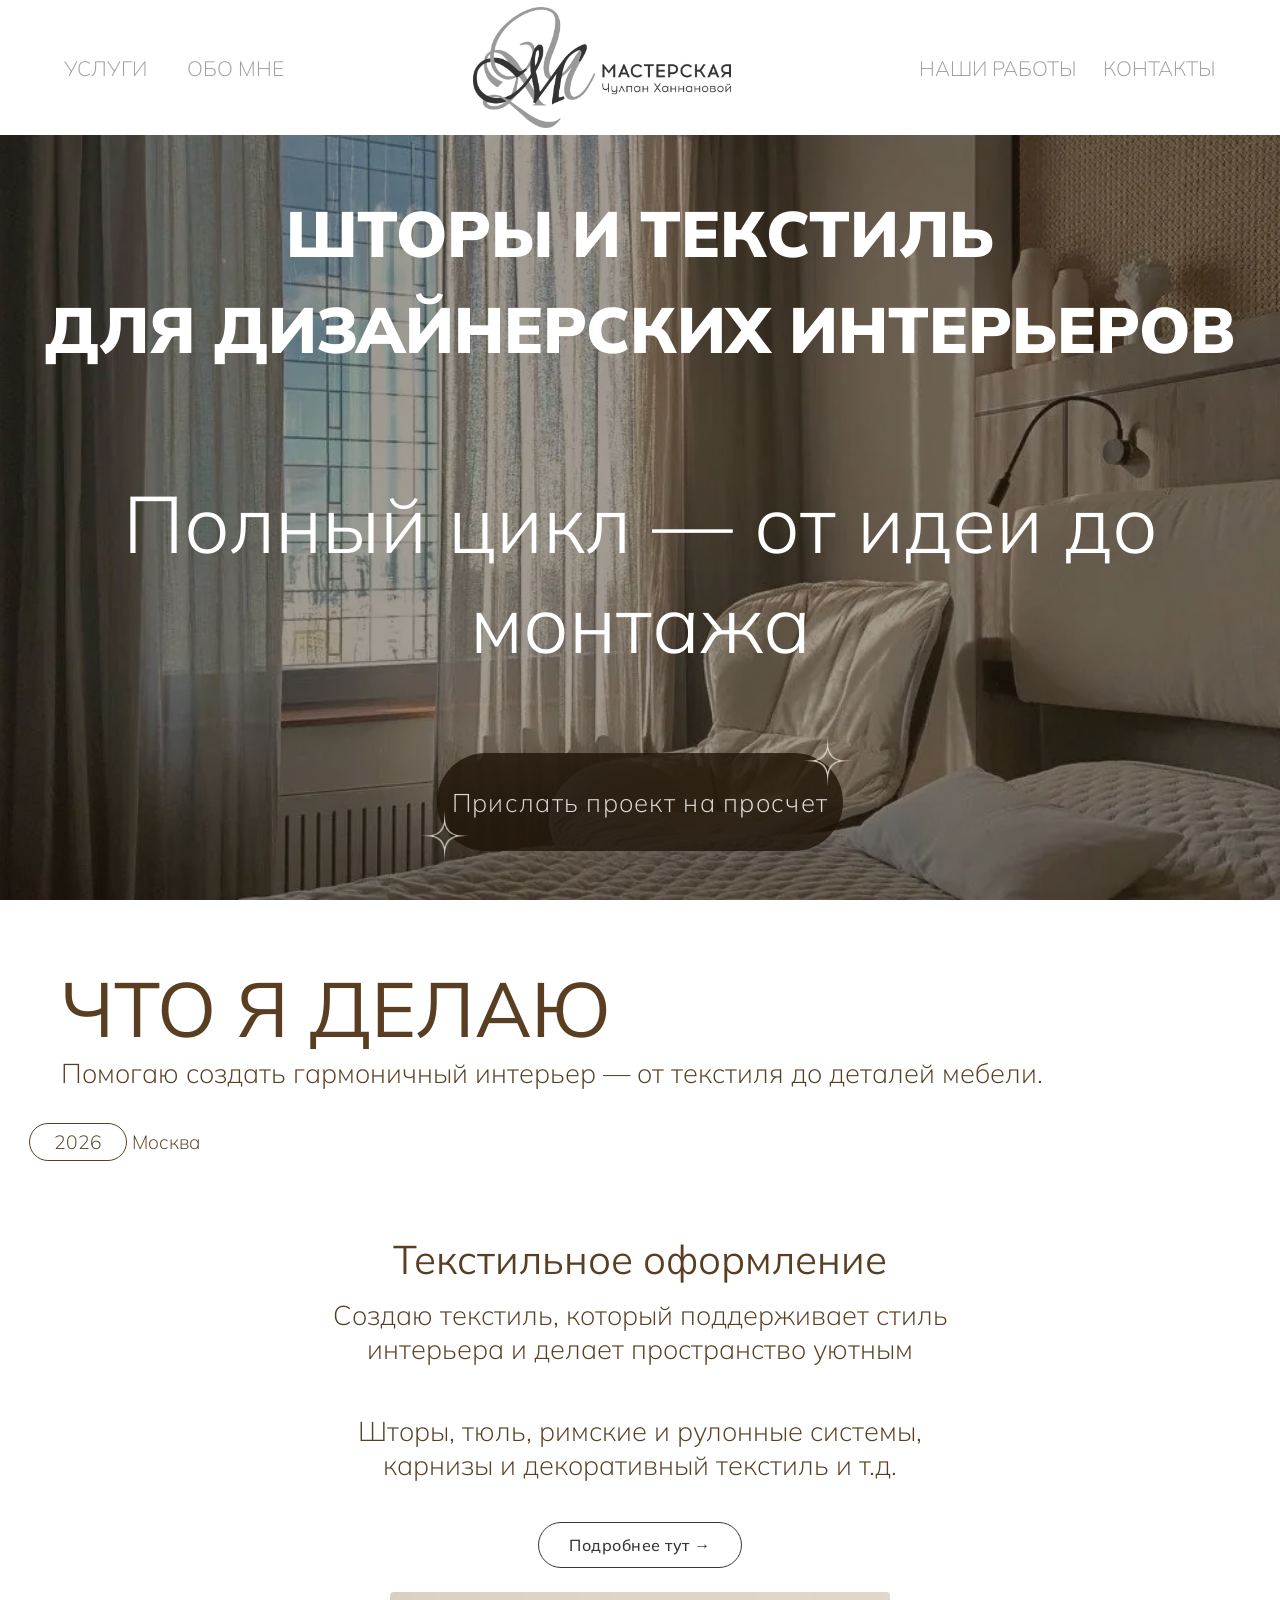
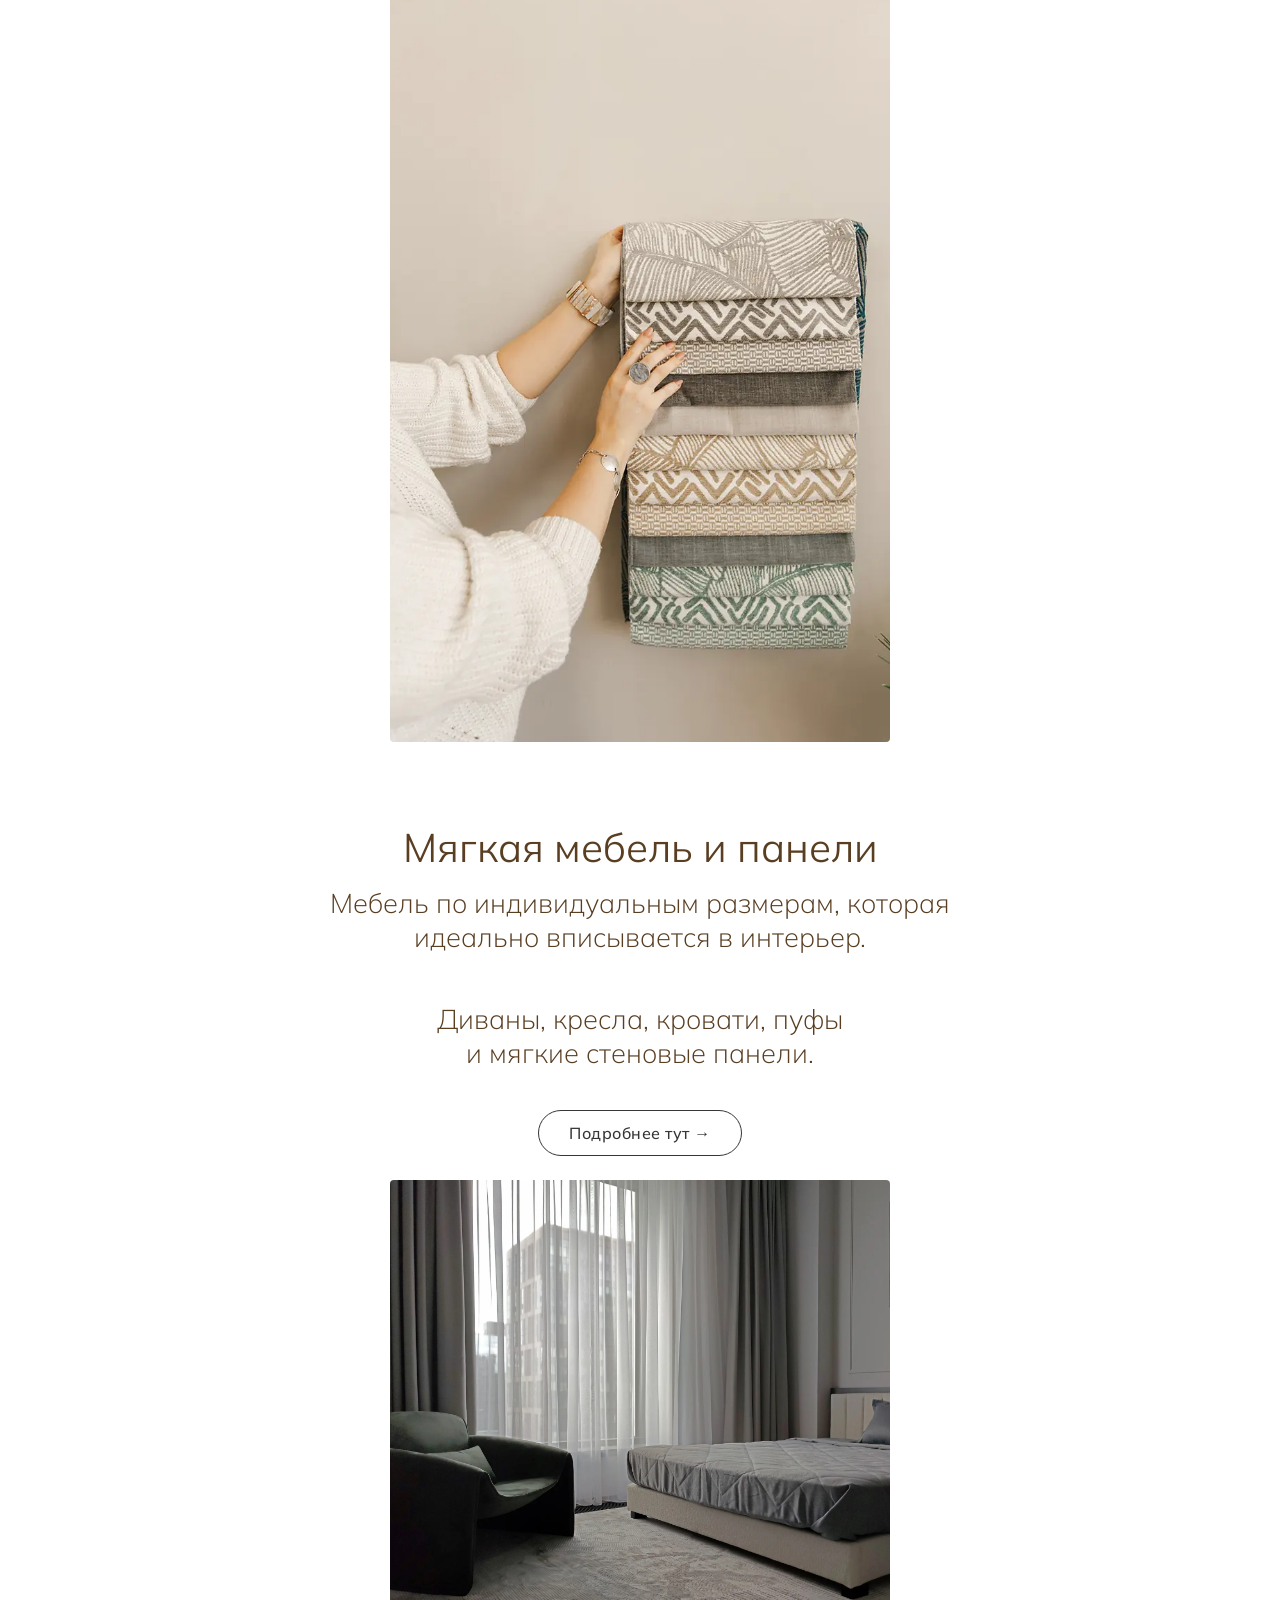
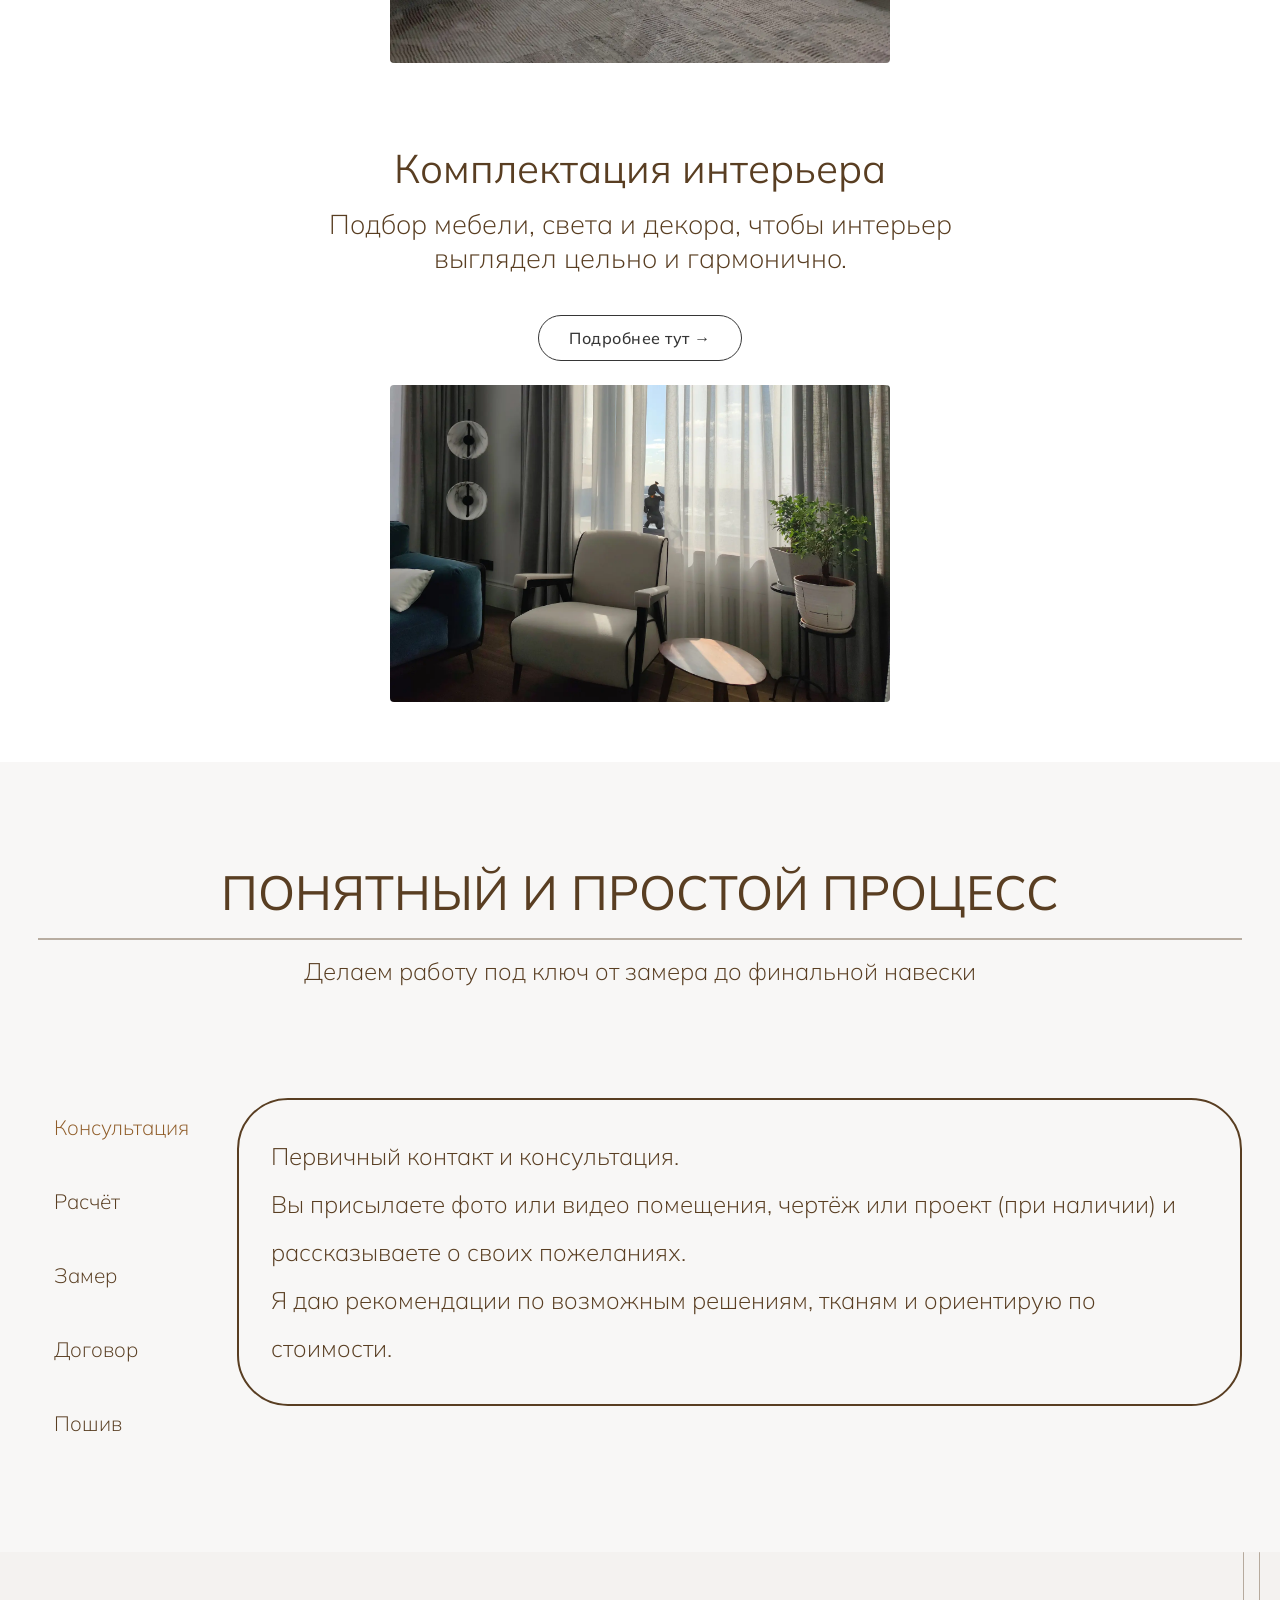
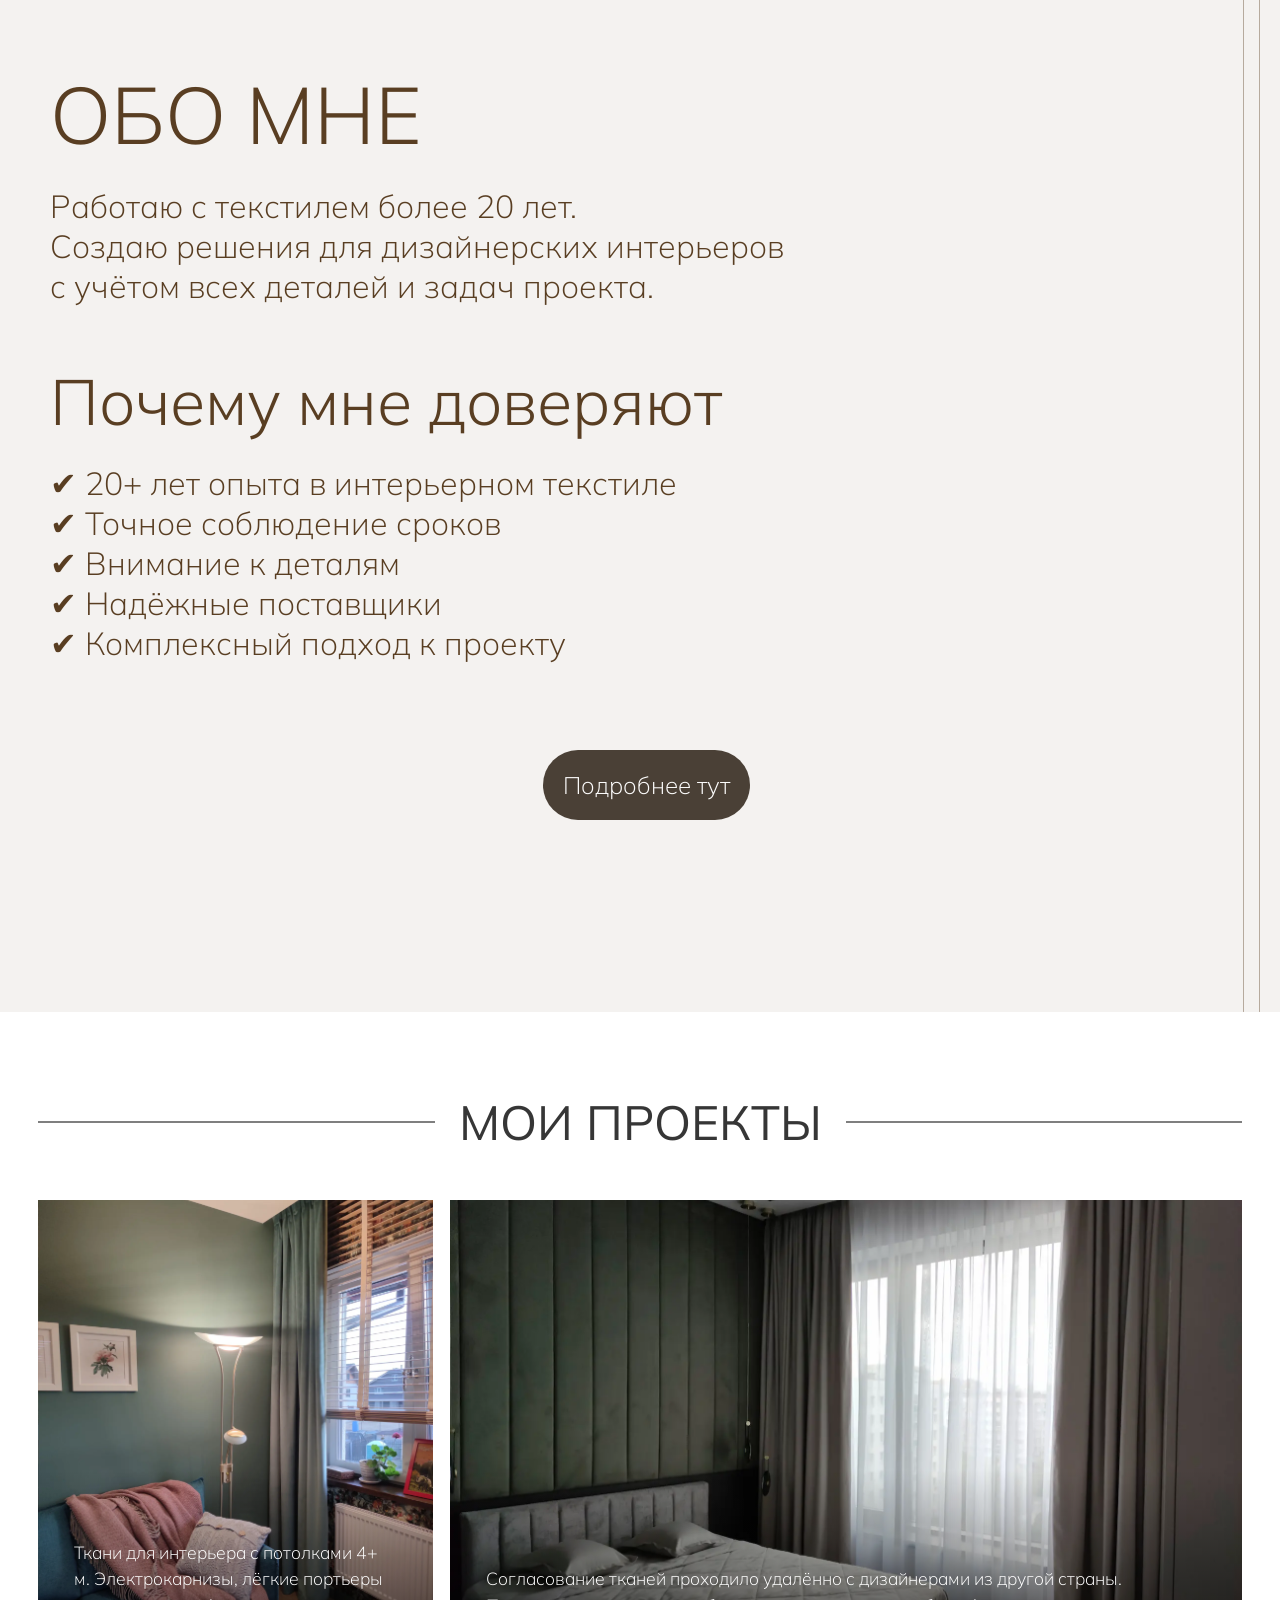
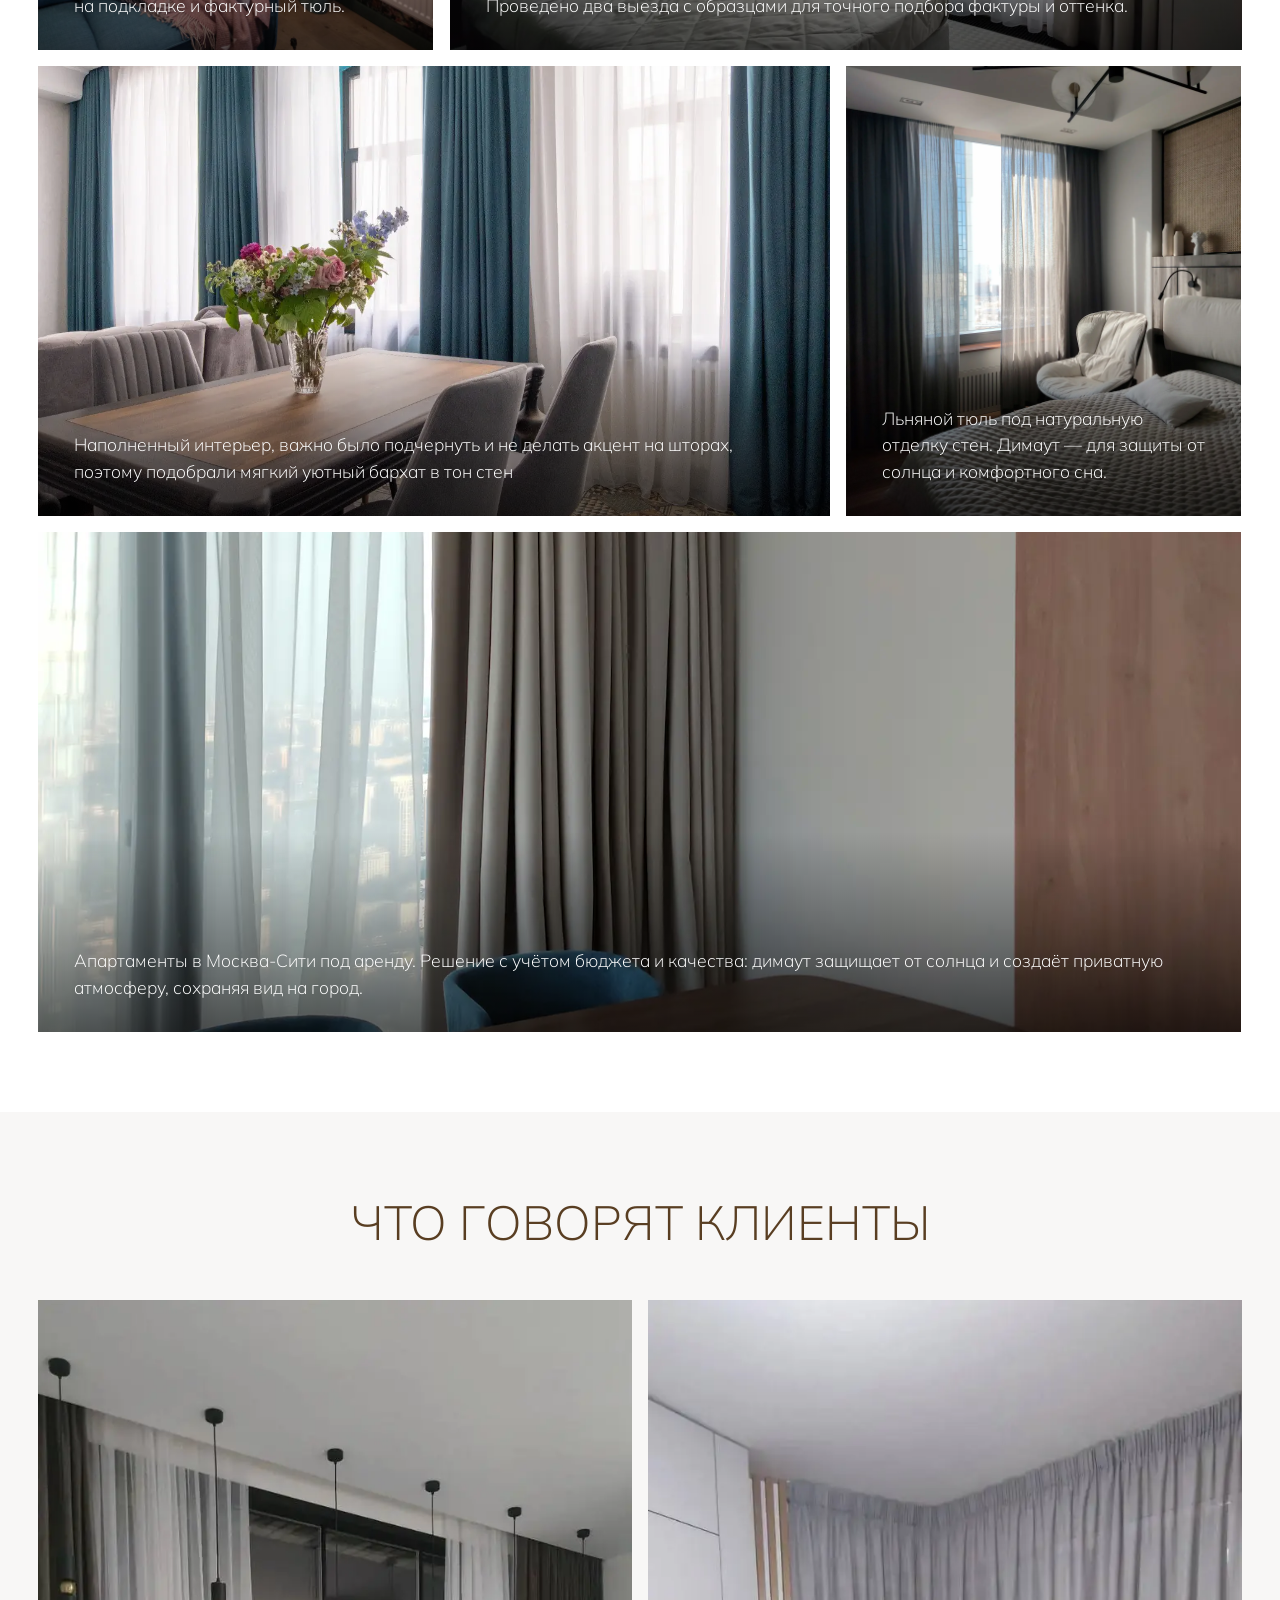
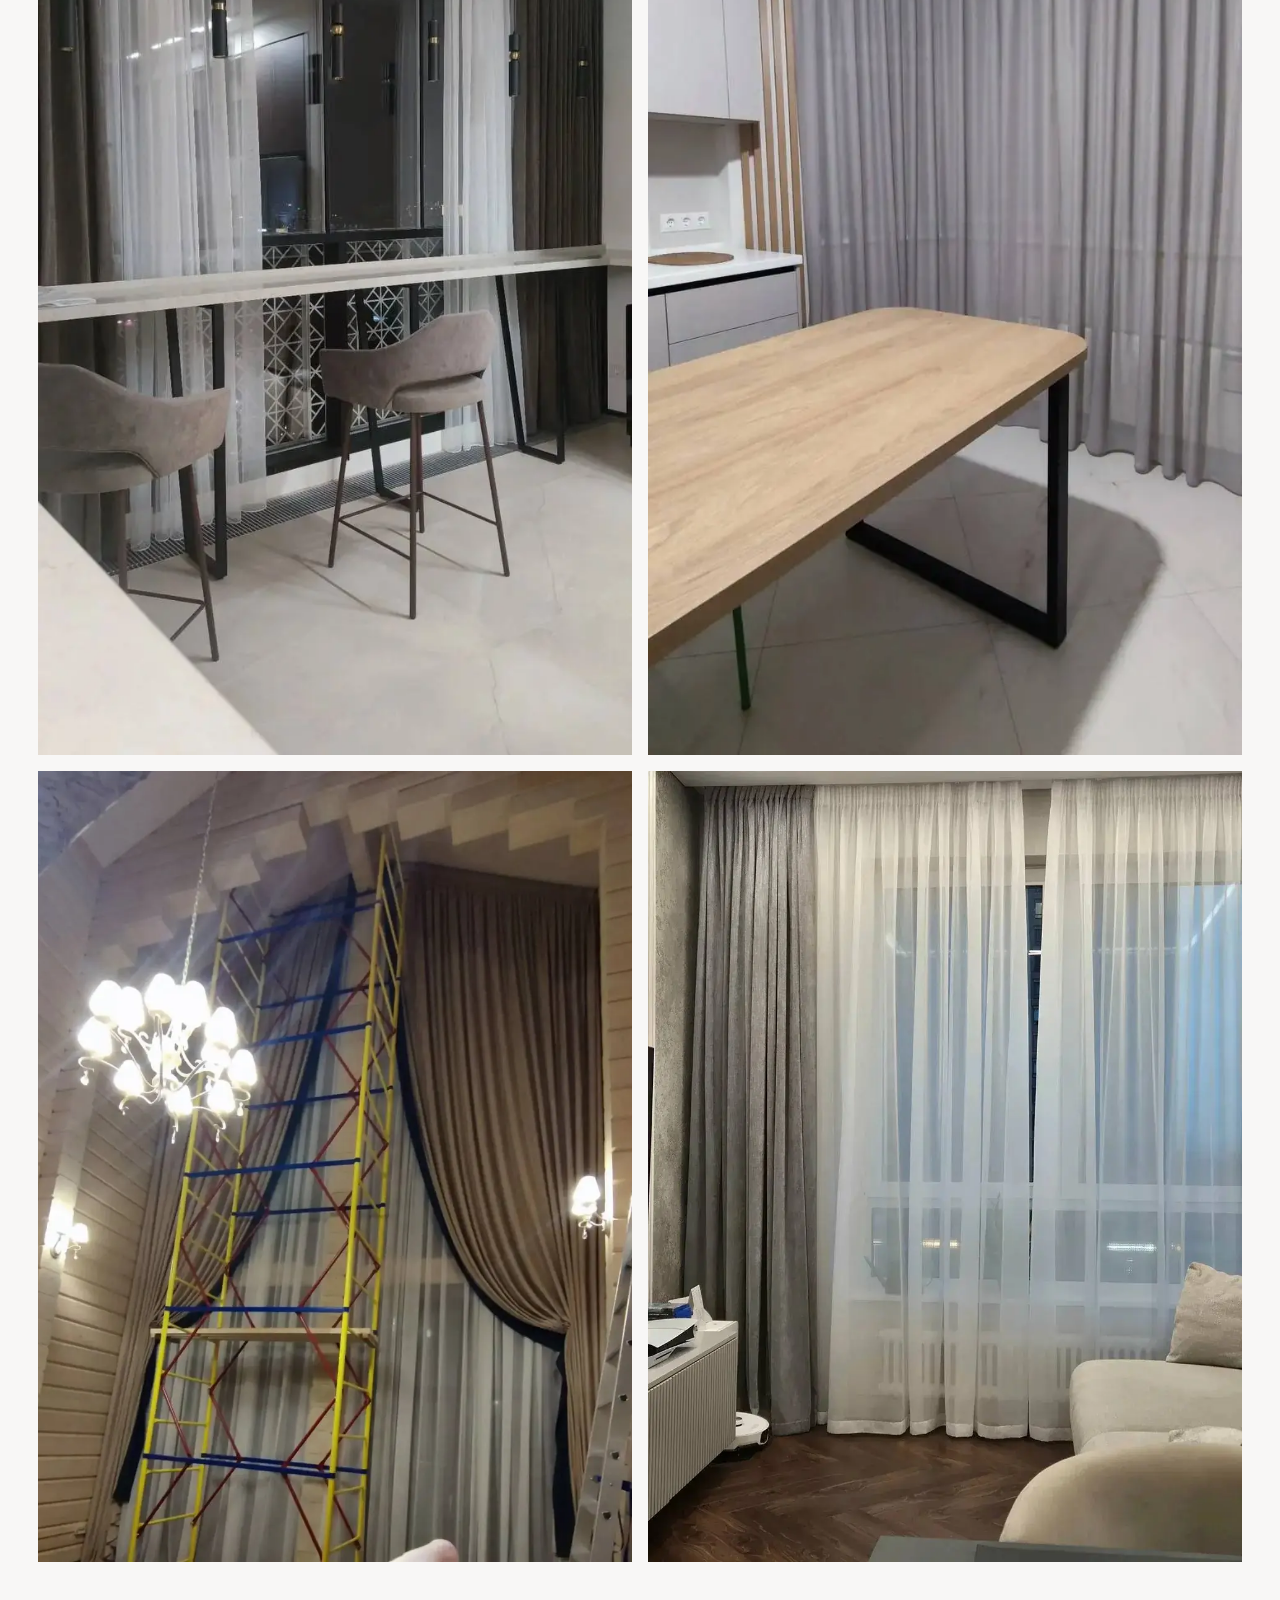
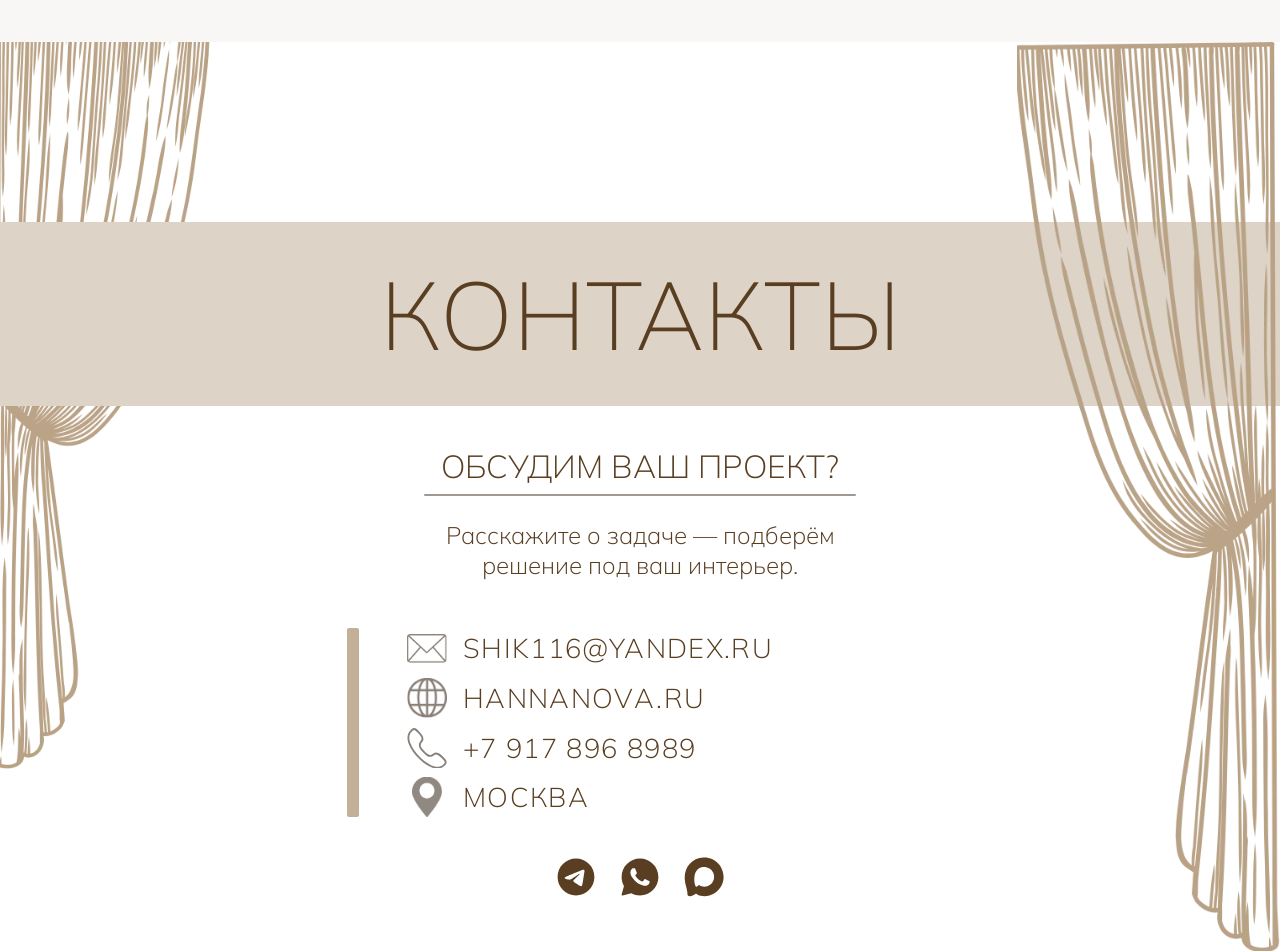
==== commit b0f77d46: "fix: change the button on the w.i.d." ====
--- a/index.html
+++ b/index.html
@@ -146,8 +146,7 @@
                     <p class="service-row__desc">Создаю текстиль, который поддерживает стиль<br>интерьера и делает пространство уютным</p>
                     <p class="service-row__list">Шторы, тюль, римские и рулонные системы,<br>карнизы и декоративный текстиль и т.д.</p>
                     <a href="wid_interior-design.html" class="service-row__btn">
-                        <img src="assets/imgs/wid-arrow.svg" alt="" class="service-row__btn-icon" aria-hidden="true">
-                        <span class="service-row__btn-text">Подробнее</span>
+                        <span class="service-row__btn-text">Подробнее тут →</span>
                     </a>
                 </div>
                 <a href="wid_interior-design.html" class="service-row__image-link service-row__image-link--1">
@@ -165,9 +164,8 @@
                     <p class="service-row__desc">Мебель по индивидуальным размерам, которая<br>идеально вписывается в интерьер.</p>
                     <p class="service-row__list">Диваны, кресла, кровати, пуфы<br>и мягкие стеновые панели.</p>
                     <a href="tex_interior-design.html" class="service-row__btn">
-                        <img src="assets/imgs/wid-arrow.svg" alt="" class="service-row__btn-icon" aria-hidden="true">
-                        <span class="service-row__btn-text">Подробнее</span>
-                    </a>
+                        <span class="service-row__btn-text">Подробнее тут →</span>
+                    </a>                  
                 </div>
                 <a href="tex_interior-design.html" class="service-row__image-link service-row__image-link--2">
                     <img src="assets/imgs/service2.webp" alt="Мягкая мебель и панели" class="service-row__image">
@@ -183,9 +181,8 @@
                     <h3 class="service-row__title">Комплектация интерьера</h3>
                     <p class="service-row__desc">Подбор мебели, света и декора, чтобы интерьер<br>выглядел цельно и гармонично.</p>
                     <a href="tur-interior-config.html" class="service-row__btn">
-                        <img src="assets/imgs/wid-arrow.svg" alt="" class="service-row__btn-icon" aria-hidden="true">
-                        <span class="service-row__btn-text">Подробнее</span>
-                    </a>
+                        <span class="service-row__btn-text">Подробнее тут →</span>
+                    </a>                      
                 </div>
                 <a href="tur-interior-config.html" class="service-row__image-link service-row__image-link--3">
                     <img src="assets/imgs/service3.webp" alt="Комплектация интерьера" class="service-row__image">
@@ -360,36 +357,52 @@
         <section class="reviews" id="reviews">
             <h2 class="reviews__title">ЧТО ГОВОРЯТ КЛИЕНТЫ</h2>
 
-            <div class="reviews__grid">
-
-                <div class="reviews__card">
-                    <img src="assets/imgs/client-1.webp" alt="Клиент 1" class="reviews__photo">
-                    <div class="reviews__overlay">
-                        <img src="assets/imgs/review-1.webp" alt="Отзыв 1" class="reviews__review-photo">
-                    </div>
-                </div>
-
-                <div class="reviews__card">
-                    <img src="assets/imgs/client-2.webp" alt="Клиент 2" class="reviews__photo">
-                    <div class="reviews__overlay">
-                        <img src="assets/imgs/review-2.webp" alt="Отзыв 2" class="reviews__review-photo">
-                    </div>
-                </div>
-
-                <div class="reviews__card">
-                    <img src="assets/imgs/client-3.webp" alt="Клиент 3" class="reviews__photo">
-                    <div class="reviews__overlay">
-                        <img src="assets/imgs/review-3.webp" alt="Отзыв 3" class="reviews__review-photo">
-                    </div>
-                </div>
-
-                <div class="reviews__card">
-                    <img src="assets/imgs/client-4.webp" alt="Клиент 4" class="reviews__photo">
-                    <div class="reviews__overlay">
-                        <img src="assets/imgs/review-4.webp" alt="Отзыв 4" class="reviews__review-photo">
-                    </div>
-                </div>
-
+            <div class="reviews__carousel">
+                <button class="reviews__arrow reviews__arrow--left" type="button" aria-label="Предыдущий отзыв">
+                    <img src="assets/imgs/arrow-left.svg" alt="" draggable="false">
+                </button>
+
+                <div class="reviews__grid">
+                    <div class="reviews__card">
+                        <img src="assets/imgs/client-1.webp" alt="Клиент 1" class="reviews__photo">
+                        <div class="reviews__overlay">
+                            <img src="assets/imgs/review-1.webp" alt="Отзыв 1" class="reviews__review-photo">
+                        </div>
+                    </div>
+
+                    <div class="reviews__card">
+                        <img src="assets/imgs/client-2.webp" alt="Клиент 2" class="reviews__photo">
+                        <div class="reviews__overlay">
+                            <img src="assets/imgs/review-2.webp" alt="Отзыв 2" class="reviews__review-photo">
+                        </div>
+                    </div>
+
+                    <div class="reviews__card">
+                        <img src="assets/imgs/client-3.webp" alt="Клиент 3" class="reviews__photo">
+                        <div class="reviews__overlay">
+                            <img src="assets/imgs/review-3.webp" alt="Отзыв 3" class="reviews__review-photo">
+                        </div>
+                    </div>
+
+                    <div class="reviews__card">
+                        <img src="assets/imgs/client-4.webp" alt="Клиент 4" class="reviews__photo">
+                        <div class="reviews__overlay">
+                            <img src="assets/imgs/review-4.webp" alt="Отзыв 4" class="reviews__review-photo">
+                        </div>
+                    </div>
+                </div>
+
+                <button class="reviews__arrow reviews__arrow--right" type="button" aria-label="Следующий отзыв">
+                    <img src="assets/imgs/arrow-right.svg" alt="" draggable="false">
+                </button>
+            </div>
+
+            <!-- Индикаторы-точки -->
+            <div class="reviews__dots">
+                <button class="reviews__dot reviews__dot--active" type="button" aria-label="Отзыв 1"></button>
+                <button class="reviews__dot" type="button" aria-label="Отзыв 2"></button>
+                <button class="reviews__dot" type="button" aria-label="Отзыв 3"></button>
+                <button class="reviews__dot" type="button" aria-label="Отзыв 4"></button>
             </div>
         </section>
     </main>    
--- a/css/index/header.css
+++ b/css/index/header.css
@@ -4,7 +4,7 @@
 
 .header {
     /* Box model */
-    height: 15dvh;
+    height: 15svh;
     min-height: 100px;
     padding: 0 5%;
 
--- a/css/index/hero.css
+++ b/css/index/hero.css
@@ -12,7 +12,7 @@
     justify-content: center;
 
     /* Box model */
-    min-height: 85vh;
+    min-height: 85svh;
 
     /* Фон и границы */
     background-image: url('../../assets/imgs/hero-bg.webp');
--- a/css/index/what-i-do.css
+++ b/css/index/what-i-do.css
@@ -101,33 +101,26 @@
 }
 
 .service-row__btn {
-    /* Позиционирование */
-    position: relative;
-    z-index: 3;
-
     /* Display & Flex */
     display: inline-block;
+    gap: 0.55em;
 
     /* Box model */
     margin-top: 2.5rem;
-    padding: 0.75rem 1.5rem;
-
-    /* Типографика */
-    font-size: 1.5rem;
-    font-weight: 400;
-    text-decoration: none;
-    color: inherit;
-
-    /* Фон и границы */
-    border: 1px solid #593e22;
-    border-radius: 30px;
-
-    /* Прочее */
-    transition: all 0.3s ease;
-}
-
-.service-row__btn-icon {
-    display: none;
+    padding: 0;
+    min-height: 44px;
+}
+
+.service-row__btn-text {
+    display: inline-block;
+    padding: 12px 30px;
+    border: 1px solid #363636;
+    border-radius: 999px;
+    letter-spacing: 0.5px;
+
+    color: #363636;
+    font-size: 1rem;
+    font-weight: 500;
 }
 
 .service-row__image-link {
--- a/css/index/reviews.css
+++ b/css/index/reviews.css
@@ -91,4 +91,14 @@
 
 .reviews__card:hover .reviews__review-photo {
     opacity: 1;
+}
+
+/* Стрелки скрыты по умолчанию — появляются только на мобильной */
+.reviews__arrow {
+    display: none;
+}
+
+/* Точки скрыты по умолчанию */
+.reviews__dots {
+    display: none;
 }
--- a/css/index/footer.css
+++ b/css/index/footer.css
@@ -9,7 +9,7 @@
     /* Box model */
     padding-top: 180px;
     padding-bottom: 50px;
-    min-height: 100dvh;
+    min-height: 100svh;
 
     /* Фон */
     background: white;
@@ -22,9 +22,10 @@
     /* Позиционирование */
     position: absolute;
     top: 0;
-
-    /* Box model */
-    max-height: 100dvh;
+    bottom: 0; 
+
+    /* Box model */
+
 }
 
 .footer__curtain--left {
@@ -33,7 +34,8 @@
     z-index: 0;
 
     /* Box model */
-    width: clamp(200px, 9%, 240px);
+    height: 80%;
+    max-height: 80%;
 }
 
 .footer__curtain--right {
@@ -42,7 +44,8 @@
     z-index: 3;
 
     /* Box model */
-    width: clamp(240px, 11%, 280px);
+    height: 100%;
+    max-height: 100%;
 }
 
 .footer__contacts-bar {
--- a/css/index/responsive.css
+++ b/css/index/responsive.css
@@ -173,4 +173,10 @@
         /* Display & Flex/Grid */
         display: none;
     }
+}
+
+@media (max-width: 1100px) {
+    .footer__curtain {
+        display: none;
+    }
 }
--- a/css/index/mobile/m_header.css
+++ b/css/index/mobile/m_header.css
@@ -2,7 +2,7 @@
 
     .header {
         /* Box model */
-        height: 12dvh;
+        height: 12svh;
         padding: 0 5%;
 
         /* Фон и границы */
@@ -68,7 +68,7 @@
 
         /* Box model */
         width: 100%;
-        height: 100dvh;
+        height: 100svh;
         padding: 0 5%;
 
         /* Фон */
@@ -94,7 +94,7 @@
         justify-content: space-between;
 
         /* Box model */
-        height: 12dvh;
+        height: 12svh;
     }
 
     .header__mobile-logo {
--- a/css/index/mobile/m_hero.css
+++ b/css/index/mobile/m_hero.css
@@ -9,7 +9,7 @@
         justify-content: center;
 
         /* Box model */
-        min-height: 70dvh;
+        min-height: 70svh;
 
         /* Фон и границы */
         background-image: url('../../../assets/imgs/hero-bg.webp');
--- a/css/index/mobile/m_what-i-do.css
+++ b/css/index/mobile/m_what-i-do.css
@@ -116,43 +116,6 @@
         font-size: 1.5rem;
     }
 
-    .service-row__btn {
-        /* Позиционирование */
-        position: relative;
-        z-index: 0;
-
-        /* Display & Flex */
-        display: inline-flex;
-        align-items: center;
-        gap: 0.55em;
-
-        /* Box model */
-        margin-top: 2.5rem;
-        padding: 0;
-        min-height: 44px;
-
-        /* Типографика */
-        font-size: 1rem;
-        font-weight: 400;
-        text-decoration: none;
-        color: inherit;
-
-        /* Фон и границы */
-        border: 0 solid #593e22;
-        border-radius: 0;
-
-        /* Прочее */
-        transition: all 0.3s ease;
-    }
-
-    .service-row__btn-icon {
-        display: block;
-        height: 1.5em;
-        width: auto;
-        flex: 0 0 auto;
-    }
-
-
     .service-row__image {
         /* Display & Flex */
         display: block;
--- a/css/index/mobile/m_process.css
+++ b/css/index/mobile/m_process.css
@@ -1,17 +1,18 @@
 @media (max-width: 768px) {
     /* === PROCESS === */
-
     .process {
         padding: 50px 3%;
     }
 
     .process__title {
         font-size: 1.7rem;
+        overflow-wrap: break-word; 
     }
 
     .process__subtitle {
         font-size: 1.5rem;
         margin-bottom: 3rem;
+        overflow-wrap: break-word;
     }
 
     .process__content {
@@ -31,6 +32,7 @@
         padding: 0;
         cursor: default;
         counter-increment: process-step;
+        min-width: 0; 
     }
 
     .process__step--active {
@@ -49,6 +51,8 @@
         font-size: 1.4rem;
         text-align: center;
         margin-bottom: 1rem;
+        overflow-wrap: break-word;
+        word-break: break-word;
     }
 
     .process__step-desc {
@@ -57,11 +61,15 @@
         font-size: 1rem;
         line-height: 1.7;
         text-align: justify;
+        overflow-wrap: break-word;
+        word-break: break-word;
     }
 
     .process__step:last-child {
         grid-column: 1 / -1;
         justify-self: center;
         max-width: 26rem;
+        width: 100%;
+        max-width: 26rem;
     }
 }
--- a/css/index/mobile/m_projects.css
+++ b/css/index/mobile/m_projects.css
@@ -28,7 +28,7 @@
     .projects__arrow {
         position: absolute;
         top: 31vh;
-        top: 31dvh;
+        top: 31svh;
         z-index: 10;
 
         display: flex;
@@ -107,11 +107,11 @@
         background-size: 0 0; /* собственный фон карточки скрыт, фото перенесено на ::before */
     }
 
-    /* Фото отдельным блоком, 60–70dvh */
+    /* Фото отдельным блоком, 60–70svh */
     .projects__card::before {
         content: '';
         flex: 0 0 62vh;
-        flex-basis: 62dvh;
+        flex-basis: 62svh;
         background-image: inherit; /* подхватывает url() из классов --1 … --5 */
         background-size: cover;
         background-position: center;
--- a/css/index/mobile/m_reviews.css
+++ b/css/index/mobile/m_reviews.css
@@ -0,0 +1,180 @@
+/* ============================================= */
+/* === REVIEWS — МОБИЛЬНАЯ ВЕРСИЯ (≤768px) === */
+/* ============================================= */
+@media (max-width: 768px) {
+
+    .reviews {
+        padding: 32px 0 0;
+    }
+
+    .reviews__title {
+        padding: 0 5%;
+        margin-bottom: 1.5rem;
+        font-size: 1.7rem;
+    }
+
+    /* === Карусель === */
+    .reviews__carousel {
+        position: relative;
+    }
+
+    .reviews__grid {
+        display: flex;
+        flex-direction: row;
+        gap: 0;
+        flex-wrap: nowrap;
+
+        overflow-x: auto;
+        scroll-snap-type: x mandatory;
+        -webkit-overflow-scrolling: touch;
+
+        scrollbar-width: none;
+    }
+
+    .reviews__grid::-webkit-scrollbar {
+        display: none;
+    }
+
+    .reviews__card {
+        flex: 0 0 100%;
+        scroll-snap-align: start;
+        scroll-snap-stop: always;
+
+        position: relative;
+        overflow: hidden;
+        cursor: pointer;
+
+        background: #ffffff;
+    }
+
+    /* Фото клиента — основной контент */
+    .reviews__photo {
+        display: block;
+        width: 100%;
+        height: 62vh;
+        height: 62svh;
+        object-fit: cover;
+        object-position: top center;
+    }
+
+    /* Overlay с отзывом — скрыт по умолчанию */
+    .reviews__overlay {
+        position: absolute;
+        bottom: 0;
+        left: 0;
+        right: 0;
+        z-index: 1;
+
+        display: flex;
+        align-items: center;
+        justify-content: center;
+
+        height: 0%;
+        background-color: rgba(0, 0, 0, 0.79);
+
+        overflow: hidden;
+        transition: height 0.4s ease;
+    }
+
+    /* При активации карточки — показываем отзыв */
+    .reviews__card--active .reviews__overlay {
+        height: 100%;
+    }
+
+    /* Фото отзыва */
+    .reviews__review-photo {
+        display: block;
+        width: 100%;
+        height: auto;
+        max-height: 80vh;
+        max-height: 80svh;
+        object-fit: contain;
+        object-position: center;
+        opacity: 0;
+        transition: opacity 0.3s ease 0.15s;
+    }
+
+    .reviews__card--active .reviews__review-photo {
+        opacity: 1;
+    }
+
+    /* === Стрелки === */
+    .reviews__arrow {
+        display: flex;
+        position: absolute;
+        top: 31vh;
+        top: 31svh;
+        z-index: 10;
+
+        align-items: center;
+        justify-content: center;
+        width: 44px;
+        height: 44px;
+        padding: 0;
+
+        border: none;
+        border-radius: 100%;
+
+        background: transparent;
+        box-shadow: none;
+        outline: none;
+        appearance: none;
+        -webkit-appearance: none;
+
+        cursor: pointer;
+        -webkit-tap-highlight-color: transparent;
+        transition: transform 0.15s ease;
+    }
+
+    .reviews__arrow:focus,
+    .reviews__arrow:focus-visible {
+        outline: none;
+    }
+
+    .reviews__arrow:active {
+        transform: scale(0.92);
+    }
+
+    .reviews__arrow img {
+        width: 22px;
+        height: 22px;
+        pointer-events: none;
+        user-select: none;
+        border: 1px solid white;
+        border-radius: 100%;
+    }
+
+    .reviews__arrow--left  { left: 12px; }
+    .reviews__arrow--right { right: 12px; }
+
+    /* === Индикаторы-точки === */
+    .reviews__dots {
+        display: flex;
+        justify-content: center;
+        align-items: center;
+        gap: 10px;
+        padding: 20px 0 32px;
+    }
+
+    .reviews__dot {
+        width: 10px;
+        height: 10px;
+        padding: 0;
+
+        border: 1px solid #363636;
+        border-radius: 100%;
+        background: transparent;
+
+        cursor: pointer;
+        -webkit-tap-highlight-color: transparent;
+        transition: none;
+    }
+
+    .reviews__dot:active {
+        transform: scale(0.9);
+    }
+
+    .reviews__dot--active {
+        background: #363636;
+    }
+}
--- a/css/index/mobile/m_footer.css
+++ b/css/index/mobile/m_footer.css
@@ -0,0 +1,176 @@
+/* ============================================= */
+/* === FOOTER MOBILE === */
+/* ============================================= */
+@media (max-width: 768px) {
+    .footer {
+        /* Позиционирование */
+        position: relative;
+
+        /* Box model */
+        padding-top: 50px;
+        padding-bottom: 50px;
+        min-height: 50svh;
+
+        /* Фон */
+        background: white;
+
+        /* Прочее */
+        overflow-x: hidden;
+    }
+
+    .footer__contacts-bar {
+        /* Box model */
+        width: 100%;
+        padding: 2rem 0;
+
+        /* Позиционирование */
+        z-index: 1;
+
+        /* Фон */
+        background: #ddd3c6;
+
+        /* Прочее */
+        position: relative;
+    }
+
+    .footer__title {
+        /* Типографика */
+        font-size: 2rem;
+        font-weight: 200;
+        text-align: center;
+        color: #593e22;
+    }
+
+    .footer__body {
+        /* Позиционирование */
+        position: relative;
+        z-index: 2;
+
+        /* Display & Flex */
+        display: flex;
+        flex-direction: column;
+        align-items: center;
+
+        /* Box model */
+        padding-top: 2.5rem;
+    }
+
+    .footer__tagline {
+        /* Box model */
+        margin-bottom: 0.5rem;
+
+        /* Типографика */
+        font-size: 1.7rem;
+        text-align: center;
+        color: #593e22;
+    }
+
+    .footer__tagline-line {
+        /* Box model */
+        width: 27rem;
+        height: 2px;
+        margin-bottom: 1.5rem;
+        border-radius: 4px;
+
+        /* Фон */
+        background: #898179;
+        opacity: 0.8;
+    }
+
+    .footer__subtitle {
+        /* Box model */
+        margin-bottom: 3rem;
+
+        /* Типографика */
+        font-size: 1.5rem;
+        text-align: center;
+        color: #593e22;
+    }
+
+    .footer__contacts {
+        /* Display & Flex */
+        display: flex;
+        flex-wrap: wrap;
+        align-items: flex-start;
+        gap: 3rem;
+        
+        /* Box model */
+        height: auto; 
+        margin-right: 0;
+    }
+
+    .footer__contacts-line {
+        display: none;
+    }
+
+    .footer__contacts-list {
+        /* Display & Flex */
+        display: flex;
+        flex-direction: column;
+        gap: 0.6rem;
+
+        /* Прочее */
+        list-style: none;
+        margin: 0;
+        padding: 0;
+    }
+
+    .footer__contacts-item {
+        /* Display & Flex */
+        display: flex;
+        align-items: center;
+        gap: 1rem;
+    }
+
+    .footer__icon {
+        /* Box model */
+        width: 20px;
+        height: 20px;
+        flex-shrink: 0;
+
+        /* Прочее */
+        object-fit: contain;
+    }
+
+    .footer__link {
+        /* Типографика */
+        font-size: 1.2rem;
+        color: #593e22;
+        text-decoration: none;
+        letter-spacing: 0.05em;
+    }
+
+    .footer__link:hover {
+        text-decoration: underline;
+    }
+
+    /* === СТИЛИ ДЛЯ СОЦСЕТЕЙ === */
+    .footer__socials {
+        /* Box model */
+        width: 100%; 
+        
+        /* Display & Flex */
+        display: flex;
+        justify-content: center;
+        align-items: center;
+        gap: 1.5rem;
+
+        /* Box model */
+        margin-top: 2.5rem;
+    }
+
+    .footer__social-icon {
+        /* Box model */
+        width: 40px;
+        height: 40px;
+
+        /* Прочее */
+        object-fit: contain;
+        transition: opacity 0.3s ease, transform 0.3s ease;
+    }
+
+    .footer__social-link:hover .footer__social-icon {
+        opacity: 0.7;
+        transform: translateY(-3px);
+    }
+}
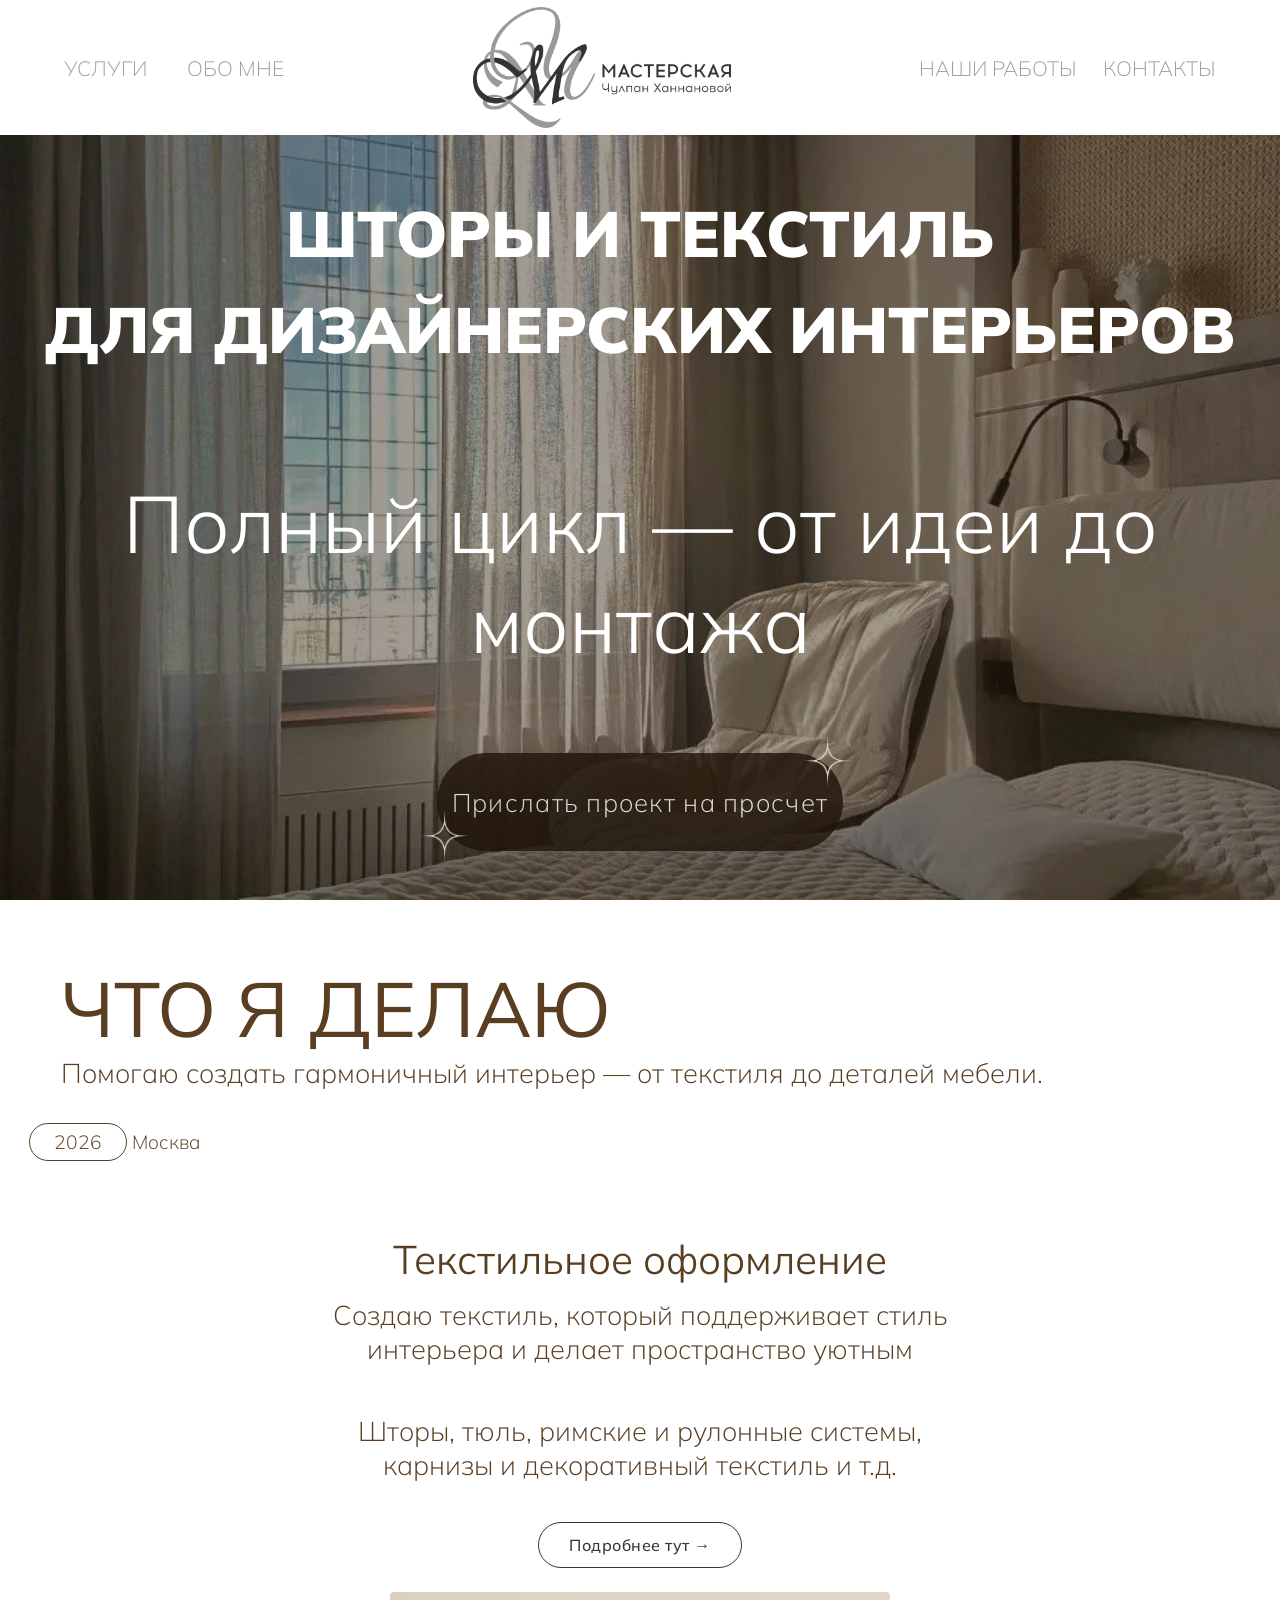
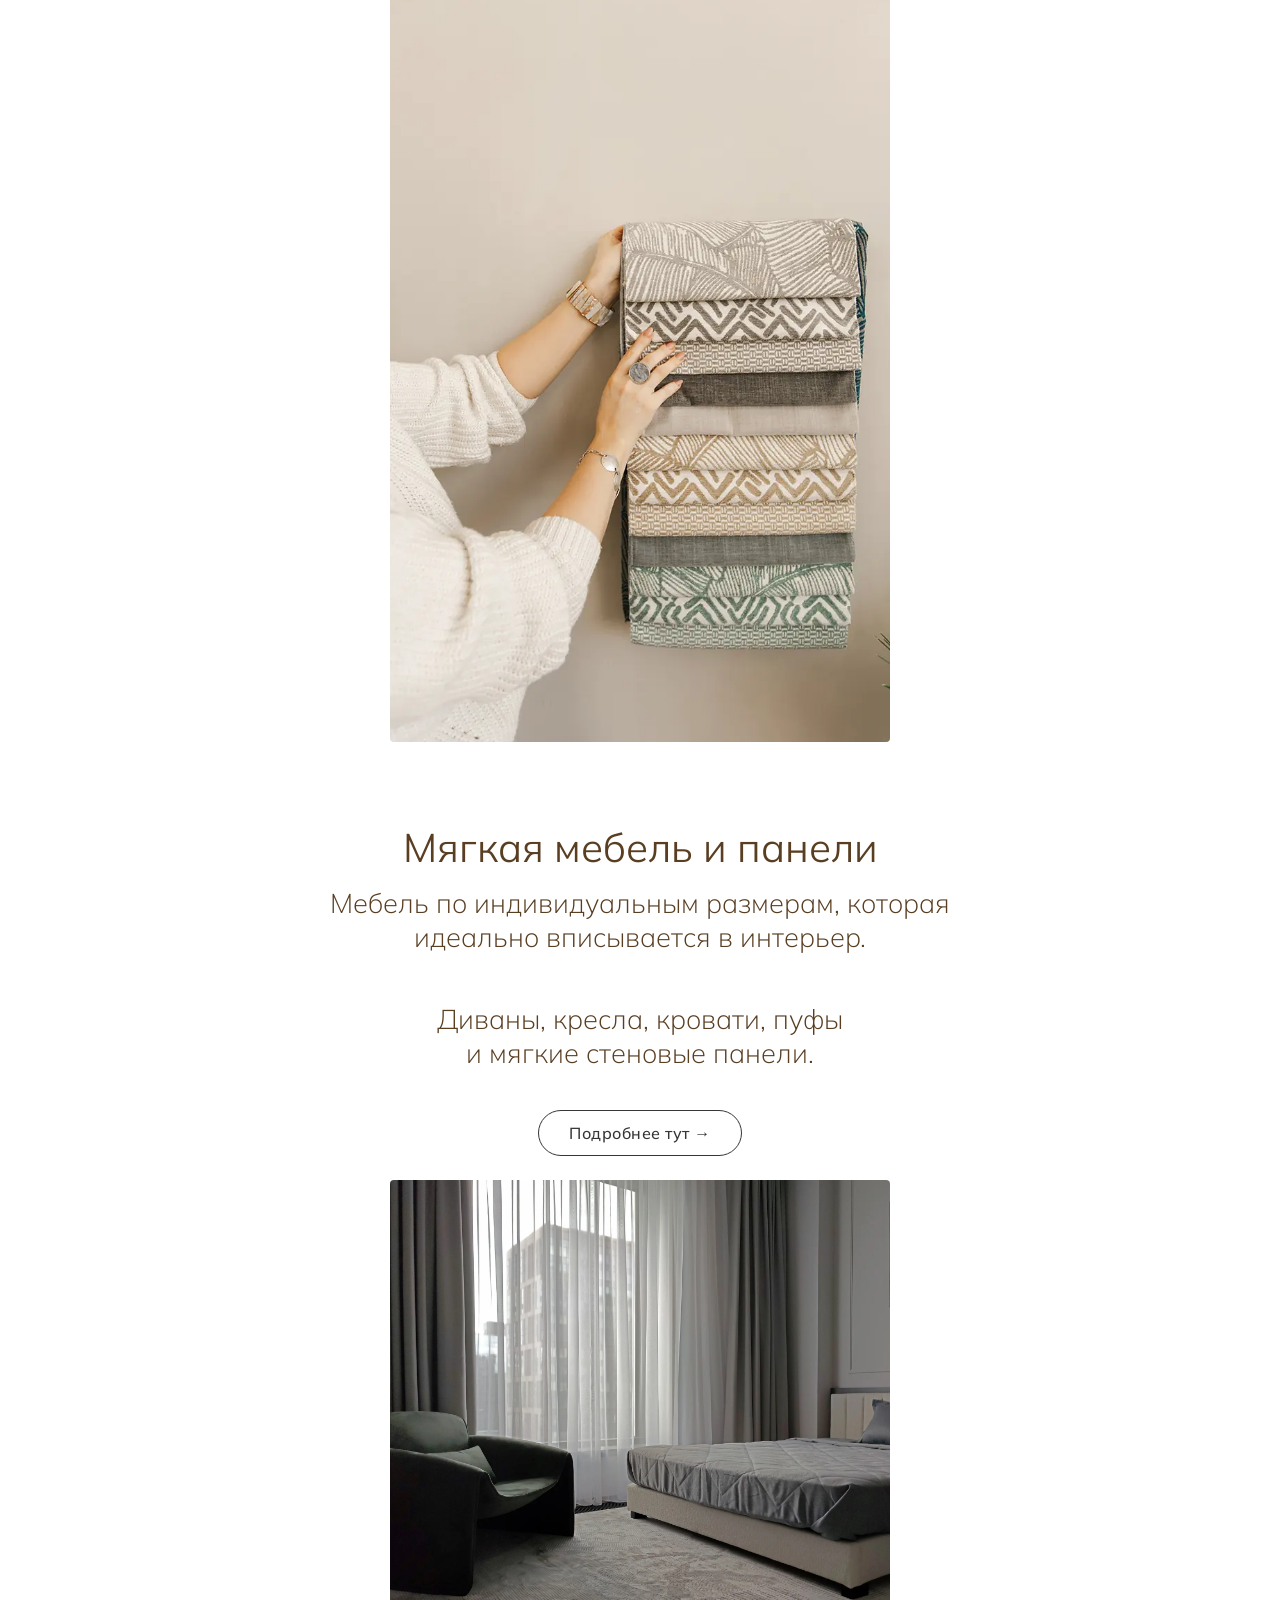
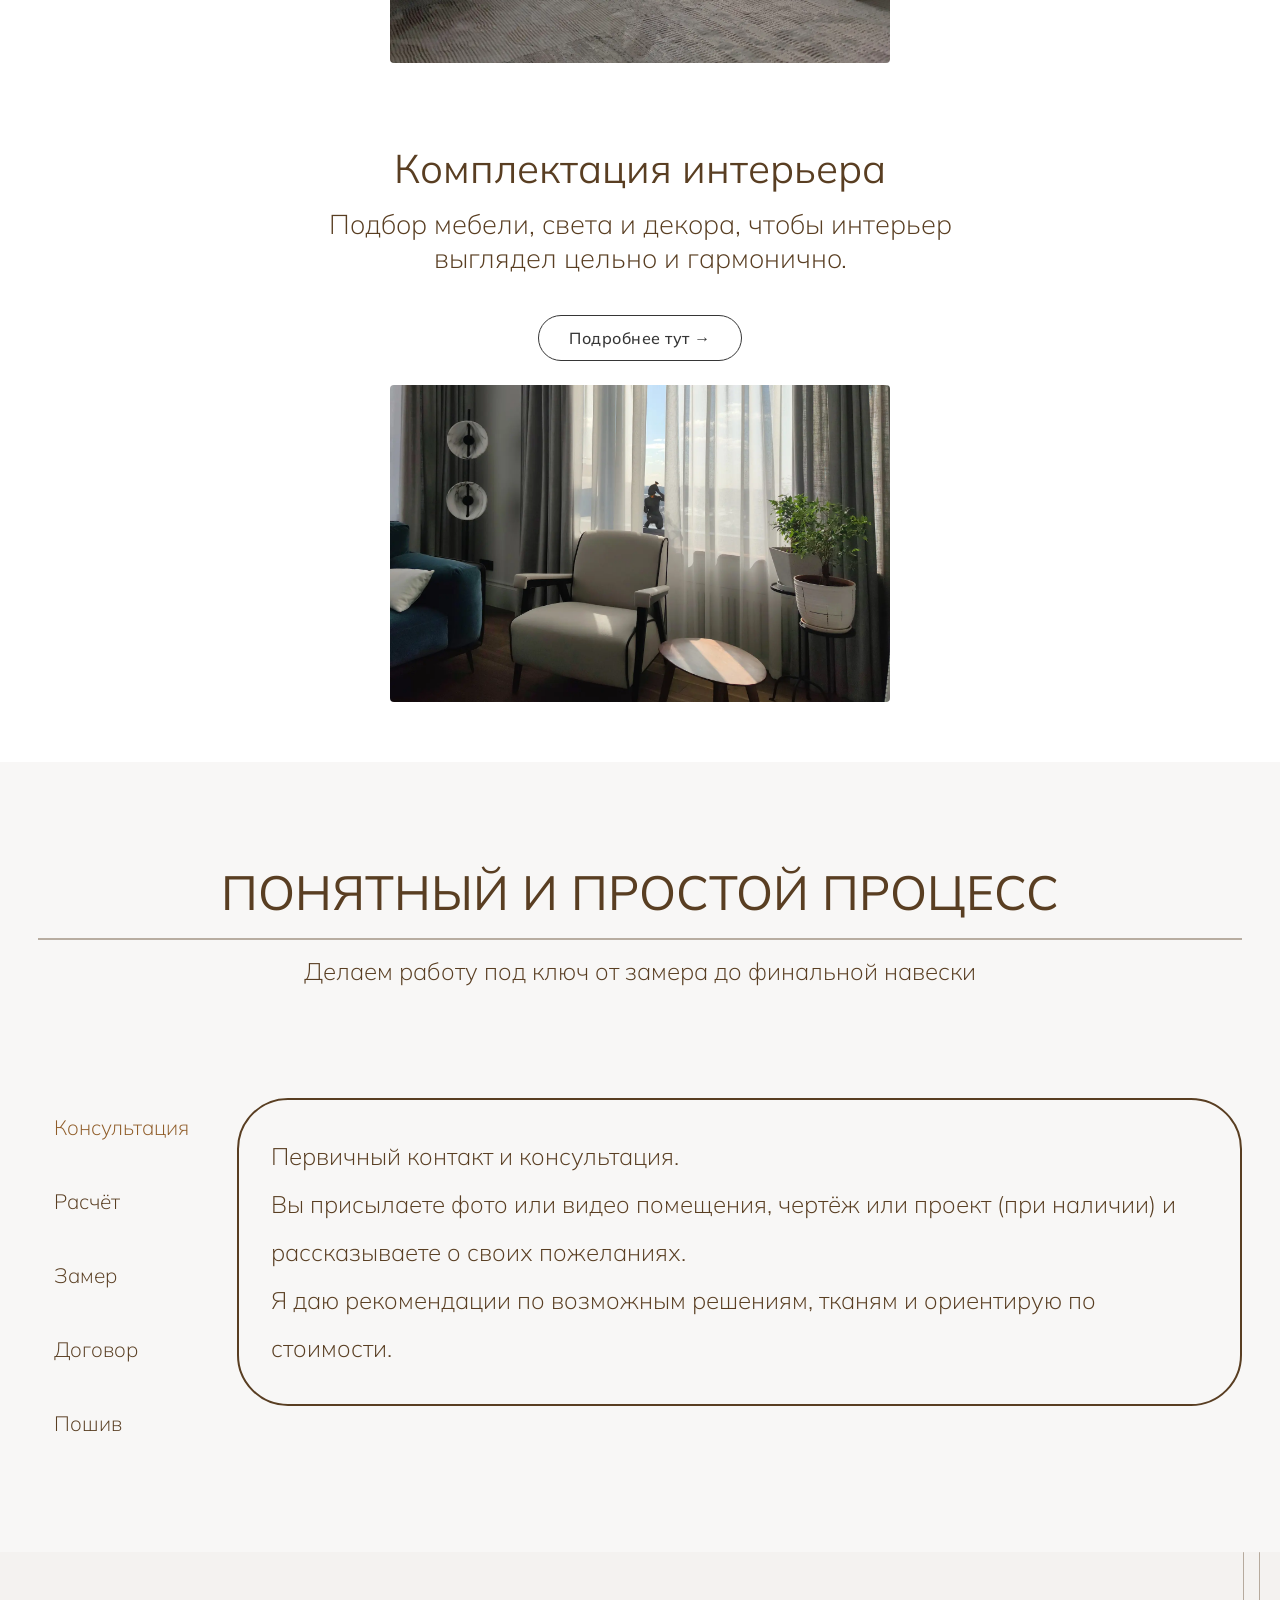
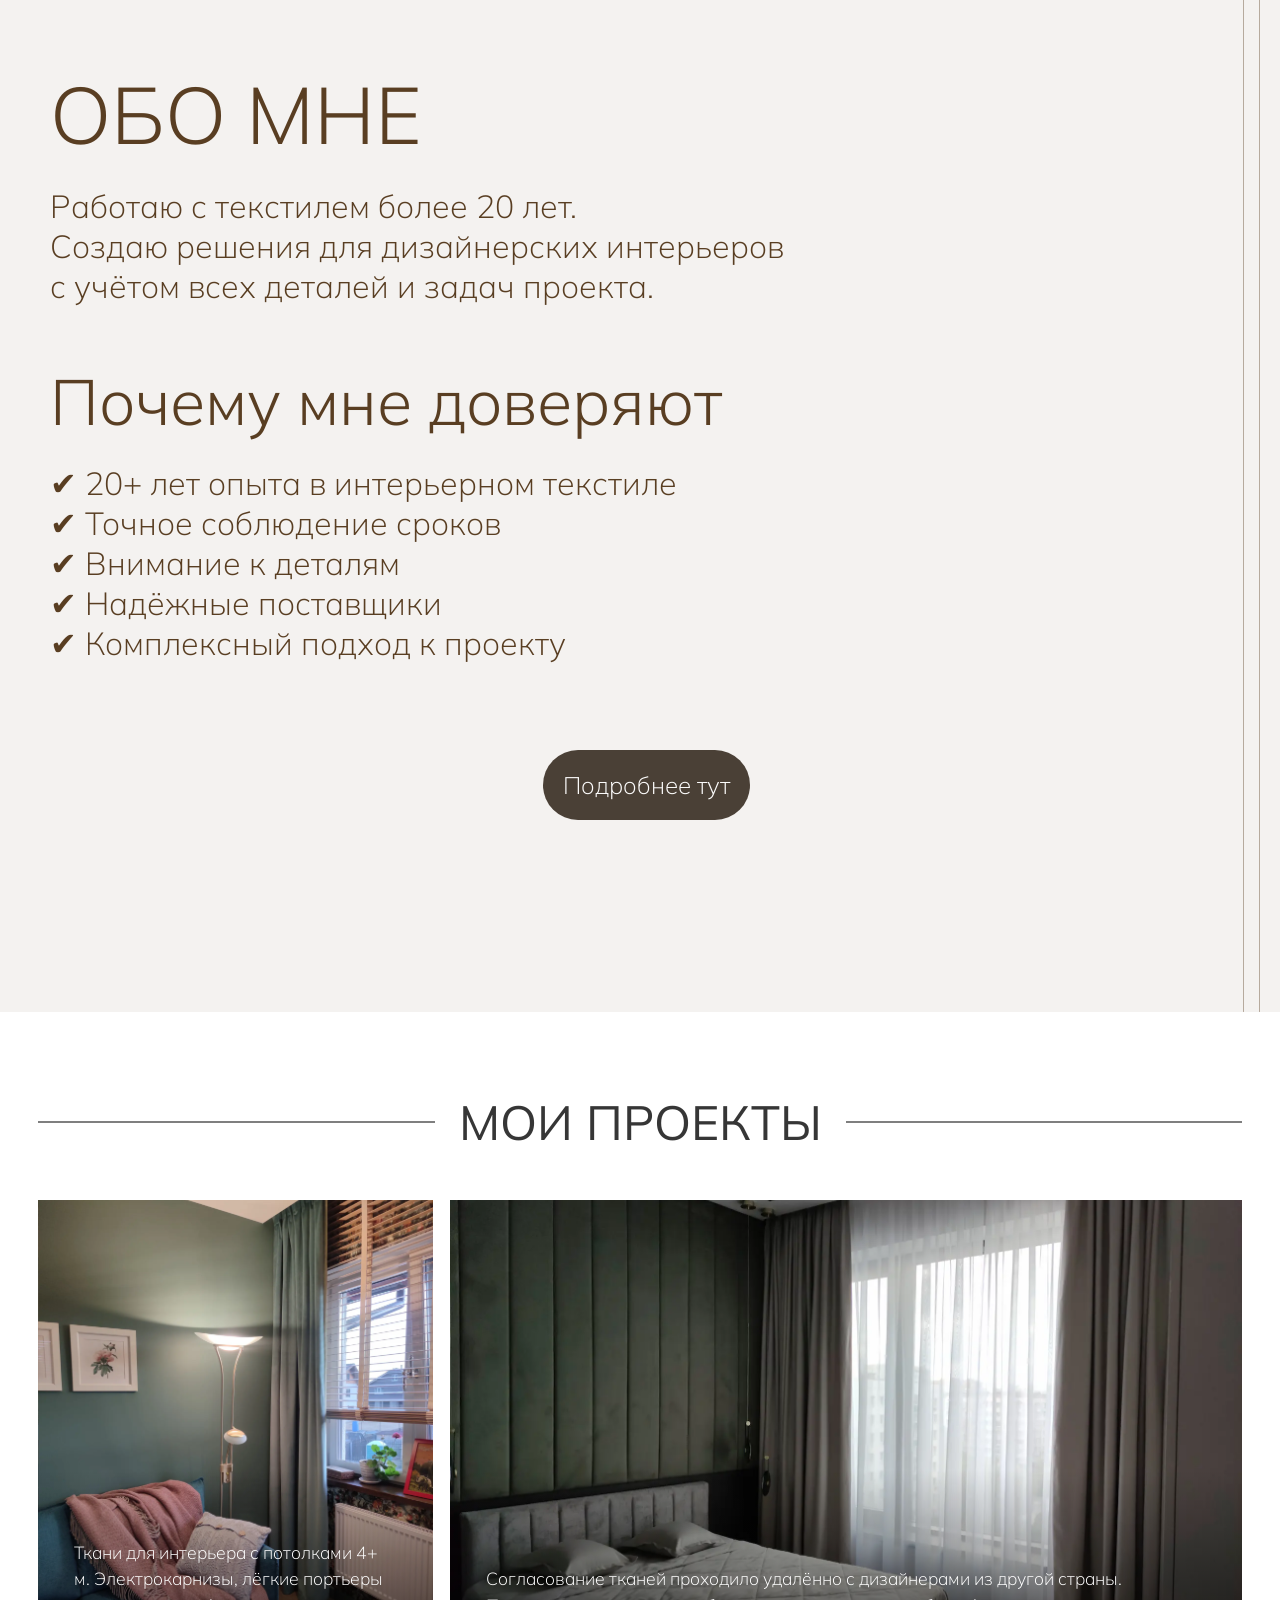
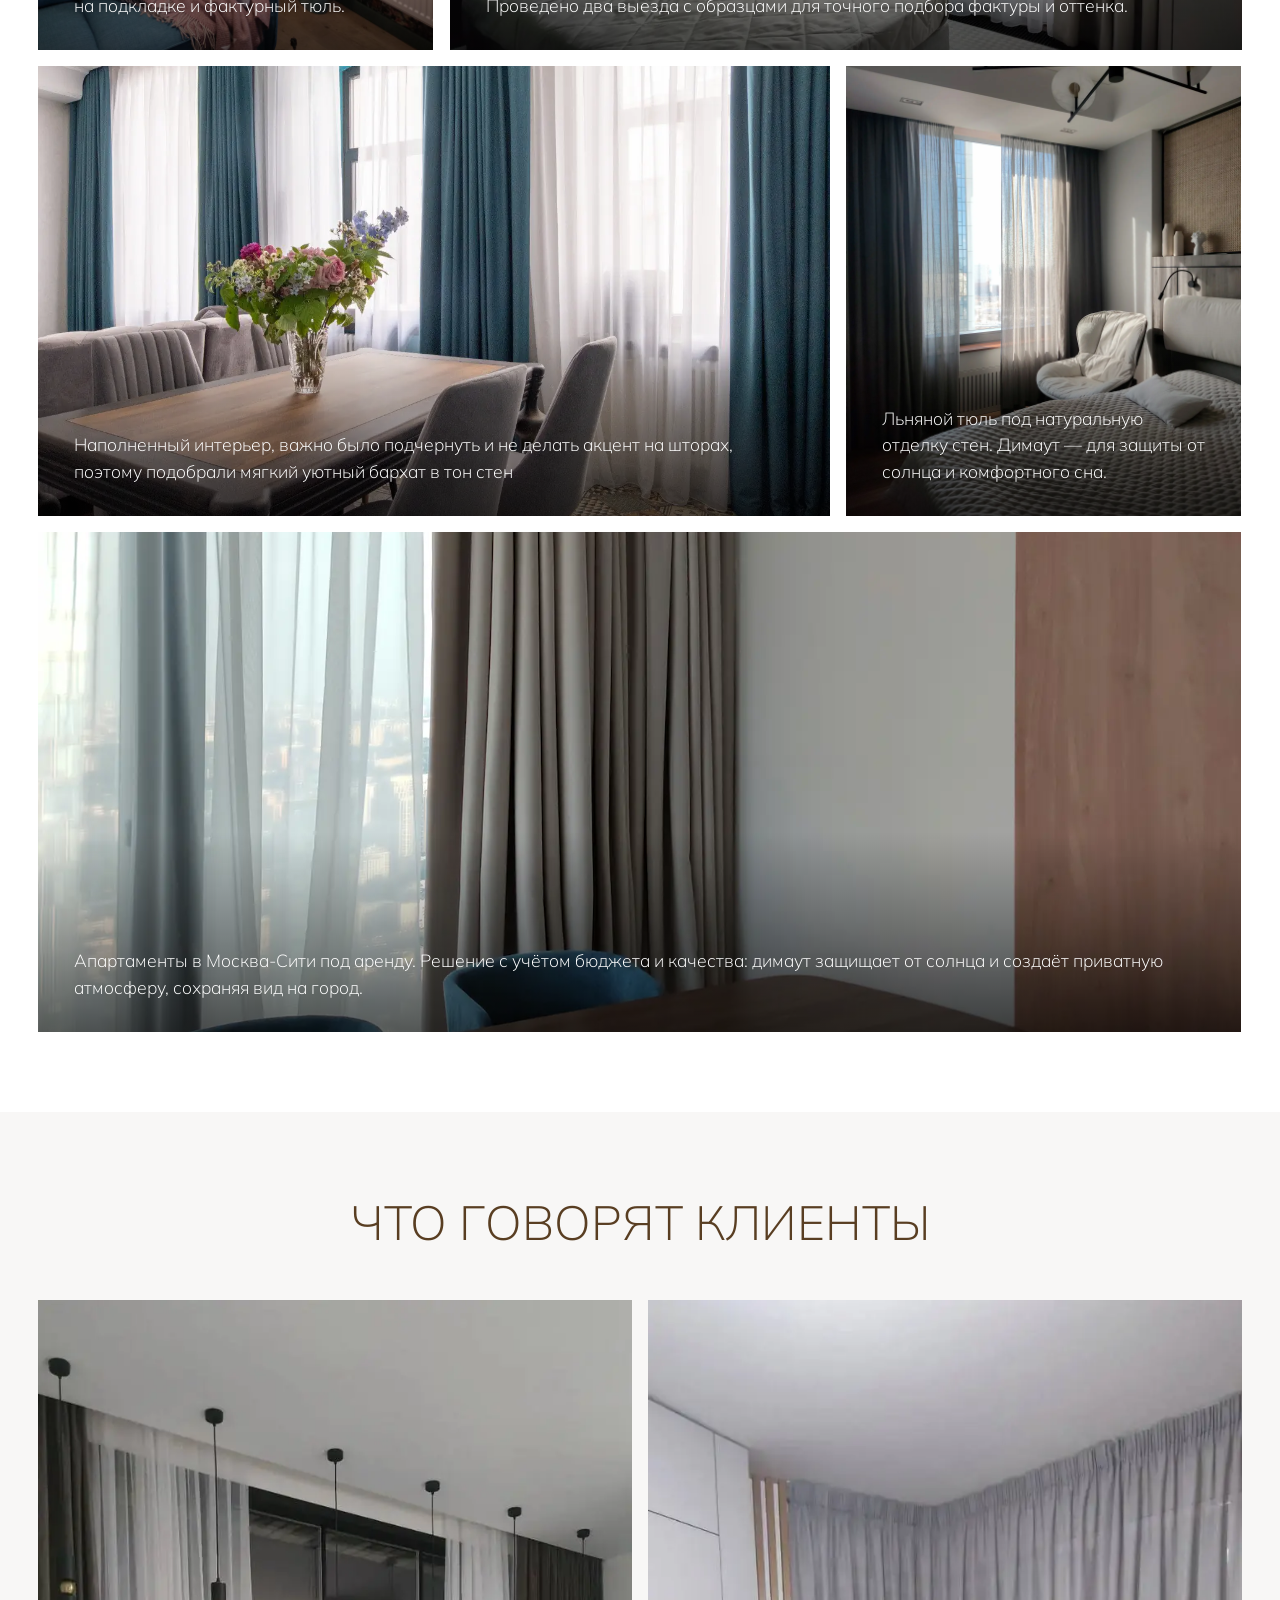
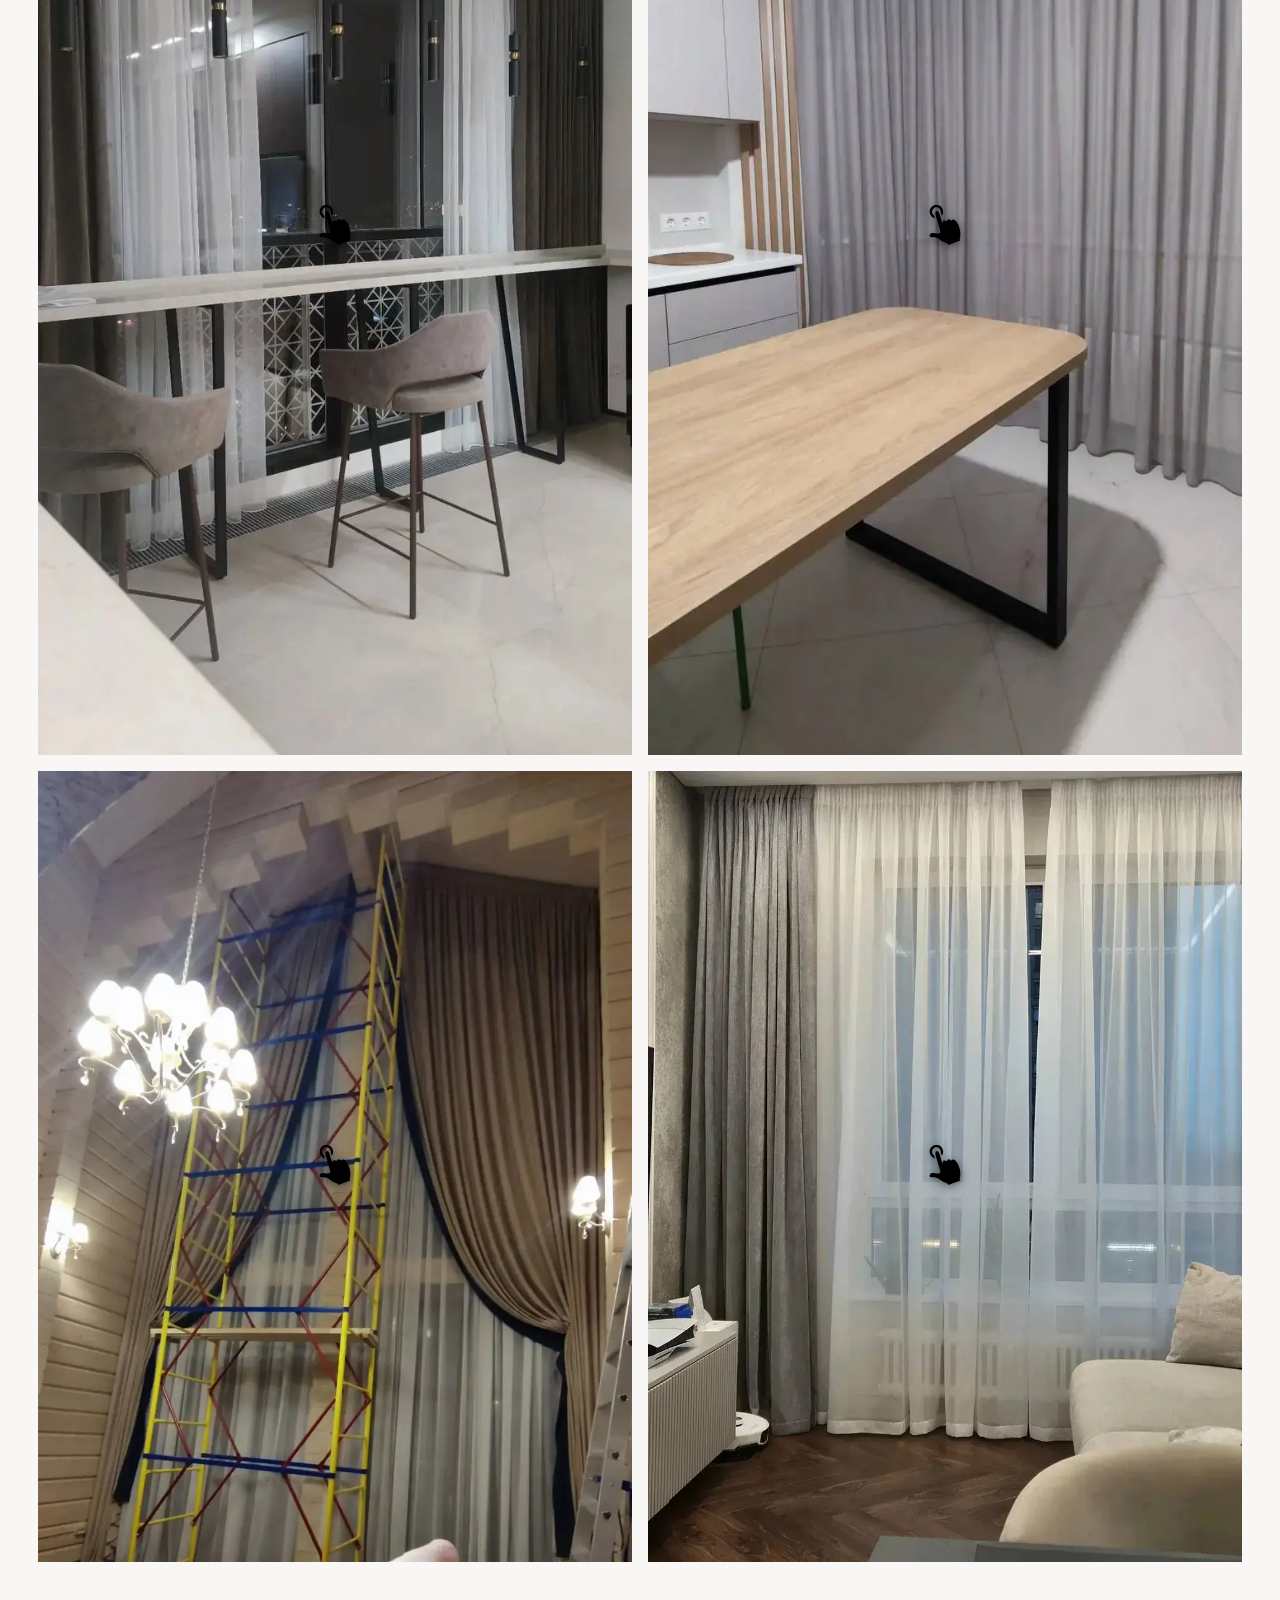
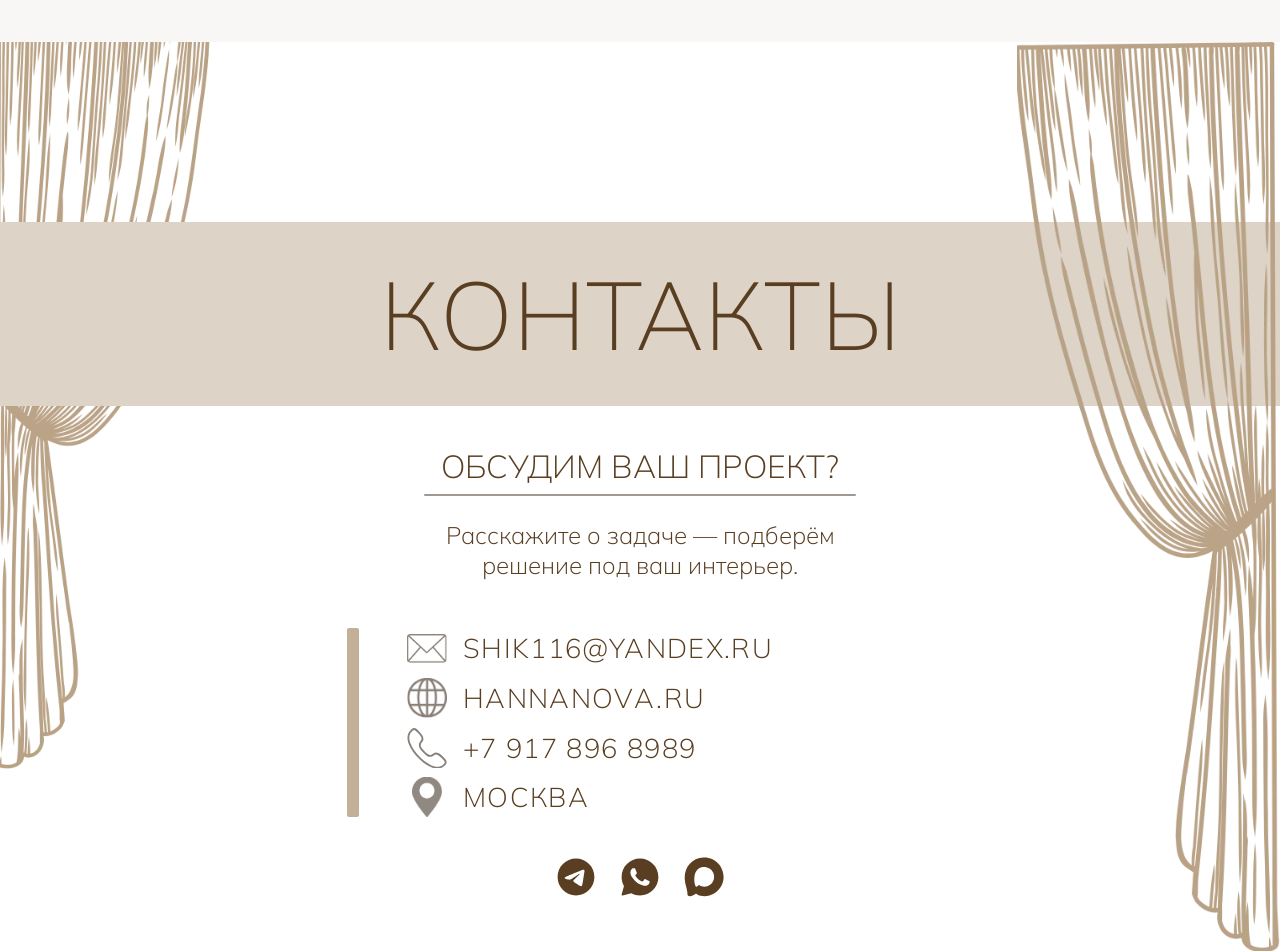
==== commit cd01f901: "fix: fixed some problems" ====
--- a/index.html
+++ b/index.html
@@ -1,10 +1,3 @@
-<!-- 1. Позиционирование — position, top/right/bottom/left, z-index
-2. Display & Flex/Grid — display, flex-direction, align-items, justify-content, flex, gap, grid-*
-3. Box model (размер и отступы) — width, height, max-width/height, padding, margin
-4. Фон и границы — background, border, border-radius, box-shadow
-5. Типографика — font-family, font-size, font-weight, line-height, letter-spacing, text-align, color, white-space
-6. Прочее/поведение — cursor, transition, opacity, object-fit, text-decoration  -->
-
 <!DOCTYPE html>
 <html lang="ru">
 
@@ -365,6 +358,11 @@
                 <div class="reviews__grid">
                     <div class="reviews__card">
                         <img src="assets/imgs/client-1.webp" alt="Клиент 1" class="reviews__photo">
+
+                        <div class="reviews__finger-hint">
+                            <img src="assets/imgs/finger-tap.svg" alt="Нажмите для просмотра отзыва">
+                        </div>
+
                         <div class="reviews__overlay">
                             <img src="assets/imgs/review-1.webp" alt="Отзыв 1" class="reviews__review-photo">
                         </div>
@@ -372,6 +370,11 @@
 
                     <div class="reviews__card">
                         <img src="assets/imgs/client-2.webp" alt="Клиент 2" class="reviews__photo">
+
+                        <div class="reviews__finger-hint">
+                            <img src="assets/imgs/finger-tap.svg" alt="Нажмите для просмотра отзыва">
+                        </div>
+
                         <div class="reviews__overlay">
                             <img src="assets/imgs/review-2.webp" alt="Отзыв 2" class="reviews__review-photo">
                         </div>
@@ -379,6 +382,11 @@
 
                     <div class="reviews__card">
                         <img src="assets/imgs/client-3.webp" alt="Клиент 3" class="reviews__photo">
+
+                        <div class="reviews__finger-hint">
+                            <img src="assets/imgs/finger-tap.svg" alt="Нажмите для просмотра отзыва">
+                        </div>
+
                         <div class="reviews__overlay">
                             <img src="assets/imgs/review-3.webp" alt="Отзыв 3" class="reviews__review-photo">
                         </div>
@@ -386,6 +394,11 @@
 
                     <div class="reviews__card">
                         <img src="assets/imgs/client-4.webp" alt="Клиент 4" class="reviews__photo">
+
+                        <div class="reviews__finger-hint">
+                            <img src="assets/imgs/finger-tap.svg" alt="Нажмите для просмотра отзыва">
+                        </div>
+
                         <div class="reviews__overlay">
                             <img src="assets/imgs/review-4.webp" alt="Отзыв 4" class="reviews__review-photo">
                         </div>
--- a/css/index/projects.css
+++ b/css/index/projects.css
@@ -1,155 +1,243 @@
-/* ============================================= /
-/ === PROJECTS === /
-/ ============================================= */
+/* ============================================= */
+/* === PROJECTS === */
+/* ============================================= */
+
 .projects {
-  position: relative;
-  padding: 80px 3%;
+    /* Позиционирование */
+    position: relative;
+
+    /* Box model */
+    padding: 80px 3%;
 }
 
 .projects__title {
-  display: flex;
-  flex-direction: row;
-  align-items: center;
-  gap: 1.5rem;
-  margin-bottom: 3rem;
+    /* Display & Flex/Grid */
+    display: flex;
+    flex-direction: row;
+    align-items: center;
+    gap: 1.5rem;
+
+    /* Box model */
+    margin-bottom: 3rem;
 }
 
 .projects__title--text {
-  color: #363636;
-  font-size: 3rem;
-  font-weight: 400;
-  text-align: center;
-  white-space: nowrap;
+    /* Типографика */
+    color: #363636;
+    font-size: 3rem;
+    font-weight: 400;
+    text-align: center;
+    white-space: nowrap;
 }
 
 .projects__line {
-  flex: 1;
-  height: 2px;
-  background-color: black;
-  opacity: 0.5;
+    /* Display & Flex/Grid */
+    flex: 1;
+
+    /* Box model */
+    height: 2px;
+
+    /* Фон и границы */
+    background-color: black;
+
+    /* Прочее/поведение */
+    opacity: 0.5;
 }
 
 .projects__arrow {
-  display: none;
+    /* Display & Flex/Grid */
+    display: none;
 }
 
 .projects__grid {
-  display: flex;
-  gap: 16px;
+    /* Display & Flex/Grid */
+    display: flex;
+    gap: 16px;
 }
 
 .projects__left {
-  display: grid;
-  grid-template-columns: 1.3fr 0.6fr 0.6fr 1.3fr;
-  /* Исправлено: удалено дублирующееся свойство grid-template-rows */
-  grid-template-rows: 450px 450px; 
-  gap: 16px;
-  flex: 2;
-}
-
-.projects__card--1 { grid-column: 1 / 2; }
-.projects__card--2 { grid-column: 2 / 5; }
-.projects__card--3 { grid-column: 1 / 4; }
-.projects__card--4 { grid-column: 4 / 5; }
+    /* Display & Flex/Grid */
+    display: grid;
+    grid-template-columns: 1.3fr 0.6fr 0.6fr 1.3fr;
+    grid-template-rows: 450px 450px;
+    gap: 16px;
+    flex: 2;
+}
+
+.projects__card--1 {
+    /* Display & Flex/Grid */
+    grid-column: 1 / 2;
+}
+
+.projects__card--2 {
+    /* Display & Flex/Grid */
+    grid-column: 2 / 5;
+}
+
+.projects__card--3 {
+    /* Display & Flex/Grid */
+    grid-column: 1 / 4;
+}
+
+.projects__card--4 {
+    /* Display & Flex/Grid */
+    grid-column: 4 / 5;
+}
 
 .projects__card {
-  text-decoration: none;
-  color: inherit;
-  cursor: pointer;
-  
-  position: relative;
-  display: flex;
-  align-items: flex-end;
-  padding: 20px;
-  background-size: cover;
-  background-position: center;
-  overflow: hidden;
-  
-  transform: translate3d(0, 0, 0);
-  will-change: transform; 
-  backface-visibility: hidden;
+    /* Позиционирование */
+    position: relative;
+
+    /* Display & Flex/Grid */
+    display: flex;
+    align-items: flex-end;
+
+    /* Box model */
+    padding: 20px;
+
+    /* Фон и границы */
+    background-size: cover;
+    background-position: center;
+
+    /* Типографика */
+    text-decoration: none;
+    color: inherit;
+
+    /* Прочее/поведение */
+    cursor: pointer;
+    overflow: hidden;
+    transform: translate3d(0, 0, 0);
+    will-change: transform;
+    backface-visibility: hidden;
 }
 
 .projects__card::after {
-  content: '';
-  position: absolute;
-  bottom: 0;
-  left: 0;
-  right: 0;
-  z-index: 1;
-  height: 40%;
-  background: linear-gradient(to bottom, transparent, rgba(0, 0, 0, 0.6));
+    /* Позиционирование */
+    content: '';
+    position: absolute;
+    bottom: 0;
+    left: 0;
+    right: 0;
+    z-index: 1;
+
+    /* Box model */
+    height: 40%;
+
+    /* Фон и границы */
+    background: linear-gradient(to bottom, transparent, rgba(0, 0, 0, 0.6));
 }
 
 .projects__card--5 {
-  flex: 1;
-}
-
-.projects__card--1 { background-image: url('../../assets/imgs/project-1.webp'); }
-.projects__card--2 { background-image: url('../../assets/imgs/project-2.webp'); }
-.projects__card--3 { background-image: url('../../assets/imgs/project-3.webp'); }
-.projects__card--4 { background-image: url('../../assets/imgs/project-4.webp'); }
-.projects__card--5 { background-image: url('../../assets/imgs/project-5.webp'); }
+    /* Display & Flex/Grid */
+    flex: 1;
+}
+
+.projects__card--1 {
+    /* Фон и границы */
+    background-image: url('../../assets/imgs/project-1.webp');
+}
+
+.projects__card--2 {
+    /* Фон и границы */
+    background-image: url('../../assets/imgs/project-2.webp');
+}
+
+.projects__card--3 {
+    /* Фон и границы */
+    background-image: url('../../assets/imgs/project-3.webp');
+}
+
+.projects__card--4 {
+    /* Фон и границы */
+    background-image: url('../../assets/imgs/project-4.webp');
+}
+
+.projects__card--5 {
+    /* Фон и границы */
+    background-image: url('../../assets/imgs/project-5.webp');
+}
 
 .projects__card-text {
-  position: relative;
-  z-index: 2;
-  padding: 12px 16px;
-  font-size: 1.1rem;
-  line-height: 1.5;
-  color: white;
-  transition: opacity 0.3s ease;
+    /* Позиционирование */
+    position: relative;
+    z-index: 2;
+
+    /* Box model */
+    padding: 12px 16px;
+
+    /* Типографика */
+    font-size: 1.1rem;
+    line-height: 1.5;
+    color: white;
+
+    /* Прочее/поведение */
+    transition: opacity 0.3s ease;
 }
 
 .projects__card:hover .projects__card-text {
-  opacity: 0;
+    /* Прочее/поведение */
+    opacity: 0;
 }
 
 .projects__overlay {
-  position: absolute;
-  bottom: 0;
-  left: 0;
-  right: 0;
-  z-index: 3;
-  display: flex;
-  align-items: center;
-  justify-content: center;
-  
-  /* ОПТИМИЗАЦИЯ: Высота всегда 100%, скрываем через clip-path */
-  height: 100%;
-  background: rgba(0, 0, 0, 0.75);
-  overflow: hidden;
-  
-  /* Анимация clip-path вместо height (работает на GPU, не вызывает Reflow) */
-  clip-path: inset(100% 0 0 0); 
-  transition: clip-path 0.4s ease;
+    /* Позиционирование */
+    position: absolute;
+    bottom: 0;
+    left: 0;
+    right: 0;
+    z-index: 3;
+
+    /* Display & Flex/Grid */
+    display: flex;
+    align-items: center;
+    justify-content: center;
+
+    /* Box model */
+    height: 100%;
+
+    /* Фон и границы */
+    background: rgba(0, 0, 0, 0.75);
+
+    /* Прочее/поведение */
+    overflow: hidden;
+    clip-path: inset(100% 0 0 0);
+    transition: clip-path 0.4s ease;
 }
 
 .projects__card:hover .projects__overlay {
-  /* Плавное раскрытие снизу вверх */
-  clip-path: inset(0 0 0 0);
+    /* Прочее/поведение */
+    clip-path: inset(0 0 0 0);
 }
 
 .projects__overlay-text {
-  color: white;
-  font-size: 1.2rem;
-  font-weight: 500;
-  letter-spacing: 0.5px;
-  opacity: 0;
-  transform: translateY(10px); 
-  transition: opacity 0.3s ease 0.15s, transform 0.3s ease 0.15s;
+    /* Типографика */
+    color: white;
+    font-size: 1.2rem;
+    font-weight: 500;
+    letter-spacing: 0.5px;
+
+    /* Прочее/поведение */
+    opacity: 0;
+    transform: translateY(10px);
+    transition: opacity 0.3s ease 0.15s, transform 0.3s ease 0.15s;
 }
 
 .projects__card:hover .projects__overlay-text {
-  opacity: 1;
-  transform: translateY(0);
+    /* Прочее/поведение */
+    opacity: 1;
+    transform: translateY(0);
 }
 
 .projects__logo {
-  position: absolute;
-  bottom: 8px;
-  right: 8px;
-  width: 60px;
-  height: 60px;
-  object-fit: contain;
+    /* Позиционирование */
+    position: absolute;
+    bottom: 8px;
+    right: 8px;
+
+    /* Box model */
+    width: 60px;
+    height: 60px;
+
+    /* Прочее/поведение */
+    object-fit: contain;
 }
--- a/css/index/reviews.css
+++ b/css/index/reviews.css
@@ -1,73 +1,49 @@
 /* ============================================= */
 /* === REVIEWS === */
 /* ============================================= */
-
 .reviews {
-    /* Box model */
     padding: 80px 3%;
-
     background-color: #f8f7f6;
 }
 
 .reviews__title {
-    /* Box model */
     margin-bottom: 3rem;
-
-    /* Типографика */
     font-size: 3rem;
     font-weight: 250;
     text-align: center;
 }
 
 .reviews__grid {
-    /* Display & Flex */
     display: flex;
     gap: 16px;
 }
 
 .reviews__card {
-    /* Позиционирование */
     position: relative;
-
-    /* Display & Flex */
     flex: 1;
-
-    /* Прочее */
     overflow: hidden;
     cursor: pointer;
 }
 
 .reviews__photo {
-    /* Box model */
+    display: block;
     width: 100%;
     height: 100%;
-
-    /* Прочее */
-    display: block;
     object-fit: cover;
     object-position: top center;
 }
 
-/* Overlay — затемнение снизу вверх */
 .reviews__overlay {
-    /* Позиционирование */
     position: absolute;
     bottom: 0;
     left: 0;
     right: 0;
     z-index: 1;
-
-    /* Display & Flex — центрируем фото отзыва по вертикали */
     display: flex;
     align-items: center;
     justify-content: center;
-
-    /* Box model */
     height: 0%;
-
     background-color: rgba(0, 0, 0, 0.79);
-
-    /* Прочее */
     overflow: hidden;
     transition: height 0.4s ease;
 }
@@ -76,29 +52,51 @@
     height: 100%;
 }
 
-/* Фото отзыва — горизонтальное, появляется с задержкой */
 .reviews__review-photo {
-    /* Box model */
+    display: block;
     width: 100%;
     height: auto;
-
-    /* Прочее */
-    display: block;
     object-fit: cover;
     opacity: 0;
-    transition: opacity 0.3s ease 0.15s;   /* задержка как у overlay-text в what-i-do */
+    transition: opacity 0.3s ease 0.15s;
 }
 
 .reviews__card:hover .reviews__review-photo {
     opacity: 1;
 }
 
-/* Стрелки скрыты по умолчанию — появляются только на мобильной */
-.reviews__arrow {
+/* Явное открытие отзыва (управляется только JS на мобильных) */
+.reviews__card.reviews__review--visible .reviews__overlay {
+    height: 100%;
+}
+
+.reviews__card.reviews__review--visible .reviews__review-photo {
+    opacity: 1;
+}
+
+.reviews__card.reviews__review--visible .reviews__finger-hint {
+    opacity: 0;
+    pointer-events: none;
+}
+
+.reviews__arrow,
+.reviews__dots {
     display: none;
 }
 
-/* Точки скрыты по умолчанию */
-.reviews__dots {
-    display: none;
+.reviews__finger-hint {
+    position: absolute;
+    top: 50%;
+    left: 50%;
+    transform: translate(-50%, -50%);
+    z-index: 2;
+    pointer-events: none;
+    opacity: 1;
+    transition: opacity 0.3s ease;
+}
+
+.reviews__finger-hint img {
+    width: 40px;
+    height: auto;
+    filter: drop-shadow(0 2px 4px rgba(0,0,0,0.5));
 }
--- a/css/index/mobile/m_header.css
+++ b/css/index/mobile/m_header.css
@@ -1,3 +1,7 @@
+/* ============================================= */
+/* === MOBILE HEADER === */
+/* ============================================= */
+
 @media (max-width: 768px) {
 
     .header {
--- a/css/index/mobile/m_hero.css
+++ b/css/index/mobile/m_hero.css
@@ -1,3 +1,7 @@
+/* ============================================= */
+/* === MOBILE HERO === */
+/* ============================================= */
+
 @media (max-width: 768px) {
     .hero {
         /* Позиционирование */
--- a/css/index/mobile/m_what-i-do.css
+++ b/css/index/mobile/m_what-i-do.css
@@ -1,3 +1,7 @@
+/* ============================================= */
+/* === MOBILE WHAT-I-DO === */
+/* ============================================= */
+
 @media (max-width: 768px) {
     .what-i-do {
         /* Позиционирование */
--- a/css/index/mobile/m_process.css
+++ b/css/index/mobile/m_process.css
@@ -1,63 +1,99 @@
+/* ============================================= */
+/* === MOBILE PROCESS === */
+/* ============================================= */
+
 @media (max-width: 768px) {
     /* === PROCESS === */
     .process {
+        /* Box model */
         padding: 50px 3%;
     }
 
     .process__title {
+        /* Типографика */
         font-size: 1.7rem;
-        overflow-wrap: break-word; 
+        overflow-wrap: break-word;
     }
 
     .process__subtitle {
+        /* Box model */
+        margin-bottom: 3rem;
+
+        /* Типографика */
         font-size: 1.5rem;
-        margin-bottom: 3rem;
         overflow-wrap: break-word;
     }
 
     .process__content {
+        /* Display & Flex/Grid */
         display: none;
     }
 
     .process__steps {
+        /* Display & Flex/Grid */
         display: grid;
         grid-template-columns: 1fr 1fr;
         gap: 2.5rem 1.5rem;
+
+        /* Box model */
         width: 100%;
+
+        /* Прочее/поведение */
         counter-reset: process-step;
     }
 
     .process__step {
+        /* Display & Flex/Grid */
         align-items: center;
+
+        /* Box model */
         padding: 0;
+        min-width: 0;
+
+        /* Прочее/поведение */
         cursor: default;
         counter-increment: process-step;
-        min-width: 0; 
     }
 
     .process__step--active {
+        /* Типографика */
         color: inherit;
     }
 
     .process__step::before {
+        /* Позиционирование */
         content: counter(process-step, decimal-leading-zero) ".";
+
+        /* Box model */
+        margin-bottom: 0.75rem;
+
+        /* Типографика */
         font-size: 0.9rem;
         letter-spacing: 0.05em;
+
+        /* Прочее/поведение */
         opacity: 0.6;
-        margin-bottom: 0.75rem;
     }
 
     .process__step-name {
+        /* Box model */
+        margin-bottom: 1rem;
+
+        /* Типографика */
         font-size: 1.4rem;
         text-align: center;
-        margin-bottom: 1rem;
         overflow-wrap: break-word;
         word-break: break-word;
     }
 
     .process__step-desc {
+        /* Display & Flex/Grid */
         display: block;
+
+        /* Box model */
         width: 100%;
+
+        /* Типографика */
         font-size: 1rem;
         line-height: 1.7;
         text-align: justify;
@@ -66,10 +102,12 @@
     }
 
     .process__step:last-child {
+        /* Display & Flex/Grid */
         grid-column: 1 / -1;
         justify-self: center;
+
+        /* Box model */
         max-width: 26rem;
         width: 100%;
-        max-width: 26rem;
     }
 }
--- a/css/index/mobile/m_projects.css
+++ b/css/index/mobile/m_projects.css
@@ -1,52 +1,63 @@
 /* ============================================= */
-/* === PROJECTS — МОБИЛЬНАЯ ВЕРСИЯ (≤768px) === */
+/* === MOBILE PROJECTS === */
 /* ============================================= */
+
 @media (max-width: 768px) {
 
     .projects {
+        /* Box model */
         padding: 32px 0 0;
     }
 
     .projects__title {
+        /* Box model */
         padding: 0 5%;
         margin-bottom: 1.5rem;
     }
 
     .projects__title--text {
+        /* Типографика */
         font-size: 1.7rem;
     }
 
     /* Логотип скрываем */
     .projects__logo {
+        /* Display & Flex/Grid */
         display: none;
     }
 
     .projects__carousel {
+        /* Позиционирование */
         position: relative;
     }
 
     .projects__arrow {
+        /* Позиционирование */
         position: absolute;
         top: 31vh;
         top: 31svh;
         z-index: 10;
 
+        /* Display & Flex/Grid */
         display: flex;
         align-items: center;
         justify-content: center;
+
+        /* Box model */
         width: 44px;
         height: 44px;
         padding: 0;
 
+        /* Фон и границы */
         border: none;
         border-radius: 100%;
-        
-        background: transparent; 
-        box-shadow: none;                 
-        outline: none;                    
+        background: transparent;
+        box-shadow: none;
+
+        /* Прочее/поведение */
+        outline: none;
         appearance: none;
         -webkit-appearance: none;
-
         cursor: pointer;
         -webkit-tap-highlight-color: transparent;
         transition: transform 0.15s ease;
@@ -54,110 +65,153 @@
 
     .projects__arrow:focus,
     .projects__arrow:focus-visible {
+        /* Прочее/поведение */
         outline: none;
     }
 
     .projects__arrow:active {
+        /* Прочее/поведение */
         transform: scale(0.92);
     }
 
     .projects__arrow img {
+        /* Box model */
         width: 22px;
         height: 22px;
+
+        /* Фон и границы */
+        border: 1px solid white;
+        border-radius: 100%;
+
+        /* Прочее/поведение */
         pointer-events: none;
         user-select: none;
-        border: 1px solid white;
-        border-radius: 100%;
-    }
-
-    .projects__arrow--left  { left: 12px; }
-    .projects__arrow--right { right: 12px; }
+    }
+
+    .projects__arrow--left {
+        /* Позиционирование */
+        left: 12px;
+    }
+
+    .projects__arrow--right {
+        /* Позиционирование */
+        right: 12px;
+    }
 
     /* Галерея: горизонтальный свайп, одна карточка на экран */
     .projects__grid {
+        /* Display & Flex/Grid */
         flex-direction: row;
         gap: 0;
 
+        /* Прочее/поведение */
         overflow-x: auto;
         scroll-snap-type: x mandatory;
         -webkit-overflow-scrolling: touch;
-
         scrollbar-width: none;
     }
 
     .projects__grid::-webkit-scrollbar {
+        /* Display & Flex/Grid */
         display: none;
     }
 
-    /* «Распаковываем» карточки 1–4 в общий поток скролла */
     .projects__left {
+        /* Display & Flex/Grid */
         display: contents;
     }
 
     .projects__card {
+        /* Display & Flex/Grid */
         flex: 0 0 100%;
-        scroll-snap-align: start;
-        scroll-snap-stop: always; /* свайп строго по одной карточке */
-
         flex-direction: column;
         align-items: stretch;
+
+        /* Box model */
         padding: 0;
 
+        /* Фон и границы */
         background-color: #ffffff;
-        background-size: 0 0; /* собственный фон карточки скрыт, фото перенесено на ::before */
-    }
-
-    /* Фото отдельным блоком, 60–70svh */
+        background-size: 0 0;
+
+        /* Прочее/поведение */
+        scroll-snap-align: start;
+        scroll-snap-stop: always;
+    }
+
     .projects__card::before {
+        /* Позиционирование */
         content: '';
+
+        /* Display & Flex/Grid */
         flex: 0 0 62vh;
         flex-basis: 62svh;
-        background-image: inherit; /* подхватывает url() из классов --1 … --5 */
+
+        /* Фон и границы */
+        background-image: inherit;
         background-size: cover;
         background-position: center;
     }
 
-    /* Убираем тёмный градиент поверх фото */
     .projects__card::after {
+        /* Display & Flex/Grid */
         display: none;
     }
 
-    /* Текст под фото, на белом фоне — не поверх изображения */
     .projects__card-text {
+        /* Box model */
         padding: 20px 6% 12px;
+
+        /* Типографика */
         color: #363636;
         font-size: 1rem;
+
+        /* Фон и границы */
         background: #ffffff;
     }
 
-    /* Отключаем скрытие текста при «ховере» (тапе) на сенсорах */
     .projects__card:hover .projects__card-text {
+        /* Прочее/поведение */
         opacity: 1;
     }
 
-    /* Кнопка «Подробнее» под текстом */
     .projects__overlay {
+        /* Позиционирование */
         position: static;
+
+        /* Display & Flex/Grid */
+        justify-content: flex-start;
+
+        /* Box model */
         height: auto;
         margin-top: auto;
         padding: 24px 6% 32px;
 
+        /* Фон и границы */
         background: #ffffff;
+
+        /* Прочее/поведение */
         clip-path: none;
         transition: none;
-        justify-content: flex-start;
     }
 
     .projects__overlay-text {
+        /* Display & Flex/Grid */
+        display: inline-block;
+
+        /* Box model */
+        padding: 12px 30px;
+
+        /* Фон и границы */
+        border: 1px solid #363636;
+        border-radius: 999px;
+
+        /* Типографика */
+        color: #363636;
+        font-size: 1rem;
+
+        /* Прочее/поведение */
         opacity: 1;
         transform: none;
-
-        display: inline-block;
-        padding: 12px 30px;
-        border: 1px solid #363636;
-        border-radius: 999px;
-
-        color: #363636;
-        font-size: 1rem;
     }
 }
--- a/css/index/mobile/m_reviews.css
+++ b/css/index/mobile/m_reviews.css
@@ -1,8 +1,7 @@
 /* ============================================= */
-/* === REVIEWS — МОБИЛЬНАЯ ВЕРСИЯ (≤768px) === */
+/* === MOBILE REVIEWS === */
 /* ============================================= */
 @media (max-width: 768px) {
-
     .reviews {
         padding: 32px 0 0;
     }
@@ -13,7 +12,6 @@
         font-size: 1.7rem;
     }
 
-    /* === Карусель === */
     .reviews__carousel {
         position: relative;
     }
@@ -21,13 +19,11 @@
     .reviews__grid {
         display: flex;
         flex-direction: row;
+        flex-wrap: nowrap;
         gap: 0;
-        flex-wrap: nowrap;
-
         overflow-x: auto;
         scroll-snap-type: x mandatory;
         -webkit-overflow-scrolling: touch;
-
         scrollbar-width: none;
     }
 
@@ -36,18 +32,15 @@
     }
 
     .reviews__card {
+        position: relative;
         flex: 0 0 100%;
+        background: #ffffff;
+        overflow: hidden;
+        cursor: pointer;
         scroll-snap-align: start;
         scroll-snap-stop: always;
-
-        position: relative;
-        overflow: hidden;
-        cursor: pointer;
-
-        background: #ffffff;
     }
 
-    /* Фото клиента — основной контент */
     .reviews__photo {
         display: block;
         width: 100%;
@@ -57,31 +50,21 @@
         object-position: top center;
     }
 
-    /* Overlay с отзывом — скрыт по умолчанию */
     .reviews__overlay {
         position: absolute;
         bottom: 0;
         left: 0;
         right: 0;
         z-index: 1;
-
         display: flex;
         align-items: center;
         justify-content: center;
-
         height: 0%;
         background-color: rgba(0, 0, 0, 0.79);
-
         overflow: hidden;
         transition: height 0.4s ease;
     }
 
-    /* При активации карточки — показываем отзыв */
-    .reviews__card--active .reviews__overlay {
-        height: 100%;
-    }
-
-    /* Фото отзыва */
     .reviews__review-photo {
         display: block;
         width: 100%;
@@ -94,33 +77,37 @@
         transition: opacity 0.3s ease 0.15s;
     }
 
-    .reviews__card--active .reviews__review-photo {
+    .reviews__card.reviews__review--visible .reviews__overlay {
+        height: 100%;
+    }
+
+    .reviews__card.reviews__review--visible .reviews__review-photo {
         opacity: 1;
     }
 
-    /* === Стрелки === */
+    .reviews__card.reviews__review--visible .reviews__finger-hint {
+        opacity: 0;
+        pointer-events: none;
+    }
+
     .reviews__arrow {
-        display: flex;
         position: absolute;
         top: 31vh;
         top: 31svh;
         z-index: 10;
-
+        display: flex;
         align-items: center;
         justify-content: center;
         width: 44px;
         height: 44px;
         padding: 0;
-
         border: none;
         border-radius: 100%;
-
         background: transparent;
         box-shadow: none;
         outline: none;
         appearance: none;
         -webkit-appearance: none;
-
         cursor: pointer;
         -webkit-tap-highlight-color: transparent;
         transition: transform 0.15s ease;
@@ -138,16 +125,20 @@
     .reviews__arrow img {
         width: 22px;
         height: 22px;
+        border: 1px solid white;
+        border-radius: 100%;
         pointer-events: none;
         user-select: none;
-        border: 1px solid white;
-        border-radius: 100%;
     }
 
-    .reviews__arrow--left  { left: 12px; }
-    .reviews__arrow--right { right: 12px; }
+    .reviews__arrow--left {
+        left: 12px;
+    }
 
-    /* === Индикаторы-точки === */
+    .reviews__arrow--right {
+        right: 12px;
+    }
+
     .reviews__dots {
         display: flex;
         justify-content: center;
@@ -160,11 +151,9 @@
         width: 10px;
         height: 10px;
         padding: 0;
-
         border: 1px solid #363636;
         border-radius: 100%;
         background: transparent;
-
         cursor: pointer;
         -webkit-tap-highlight-color: transparent;
         transition: none;
@@ -177,4 +166,29 @@
     .reviews__dot--active {
         background: #363636;
     }
+
+    .reviews__card:hover .reviews__overlay {
+        height: 0%;
+    }
+    .reviews__card:hover .reviews__review-photo {
+        opacity: 0;
+    }
+
+    .reviews__card:hover .reviews__overlay { 
+        height: 0%; 
+    }
+    .reviews__card:hover .reviews__review-photo { 
+        opacity: 0; 
+    }
+    
+    .reviews__card.reviews__review--visible .reviews__overlay { 
+        height: 100%; 
+    }
+    .reviews__card.reviews__review--visible .reviews__review-photo { 
+        opacity: 1; 
+    }
+    .reviews__card.reviews__review--visible .reviews__finger-hint { 
+        opacity: 0; 
+        pointer-events: none; 
+    }
 }
